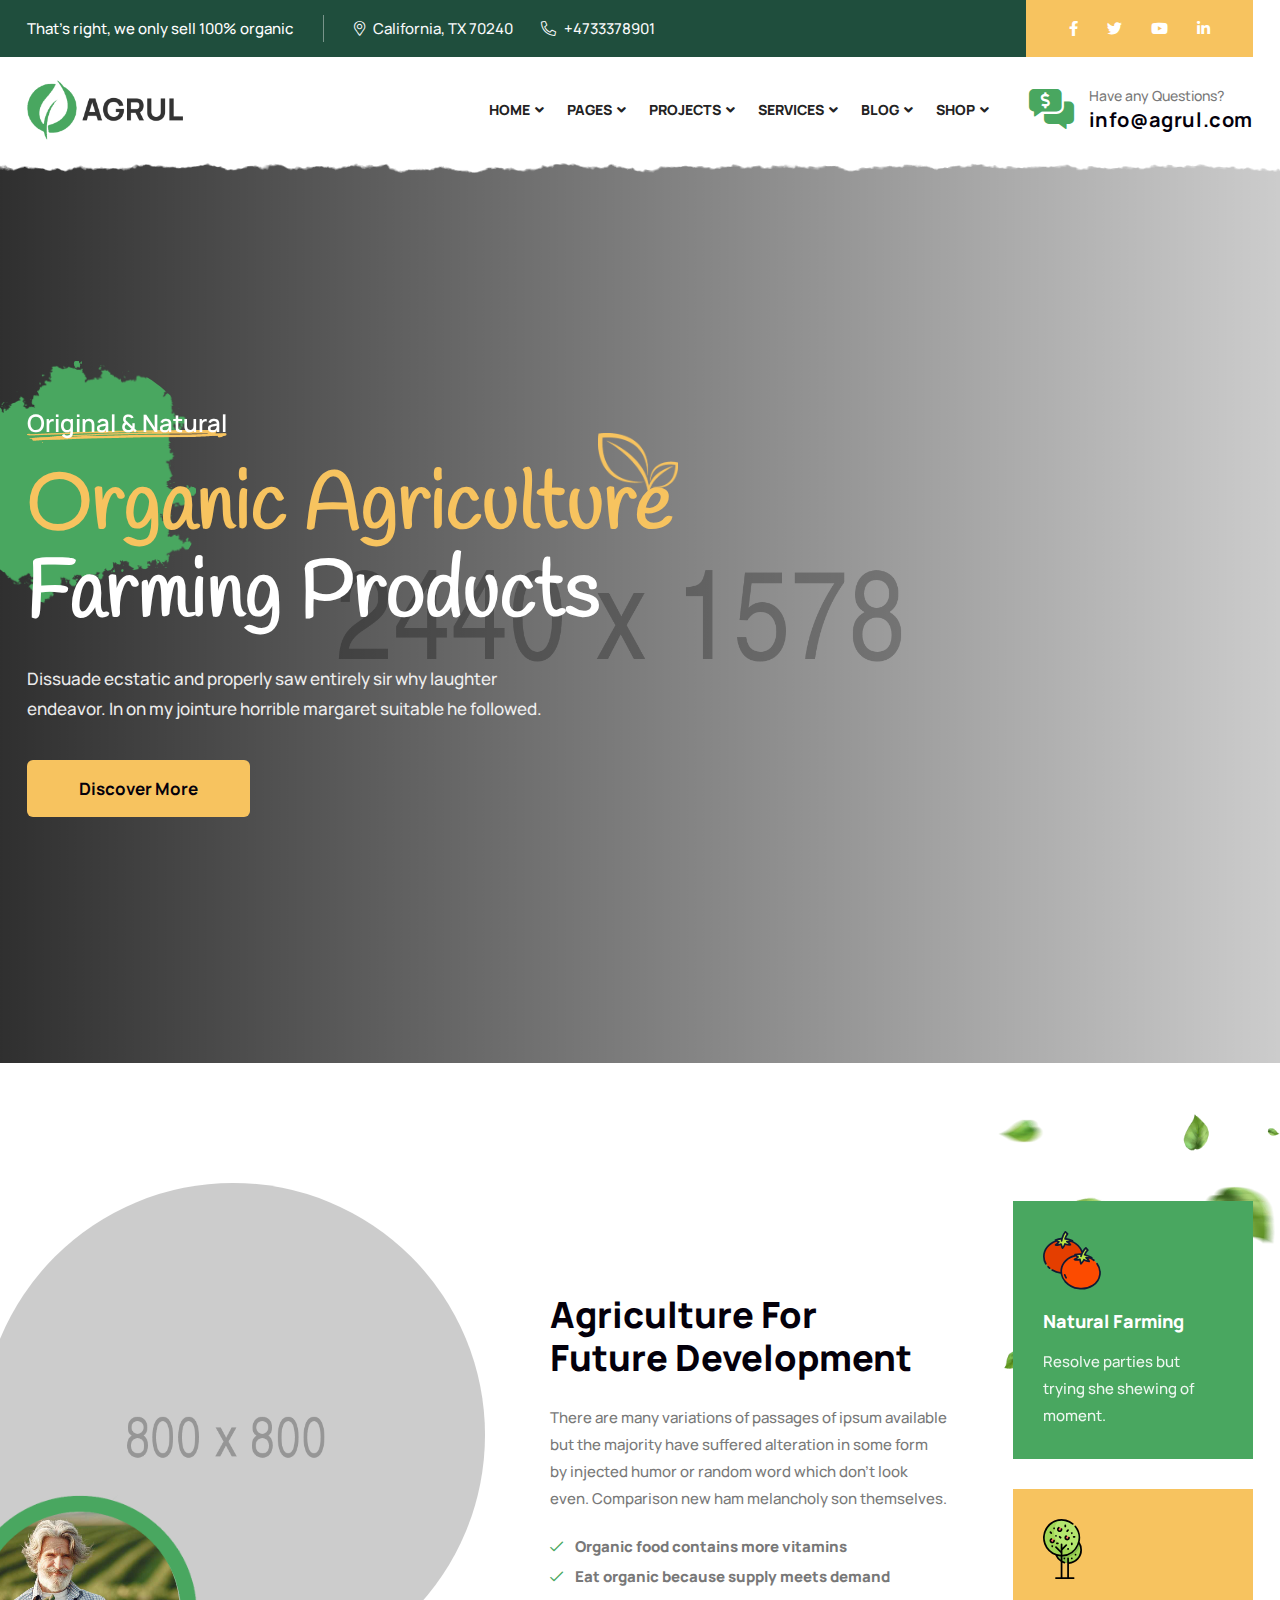
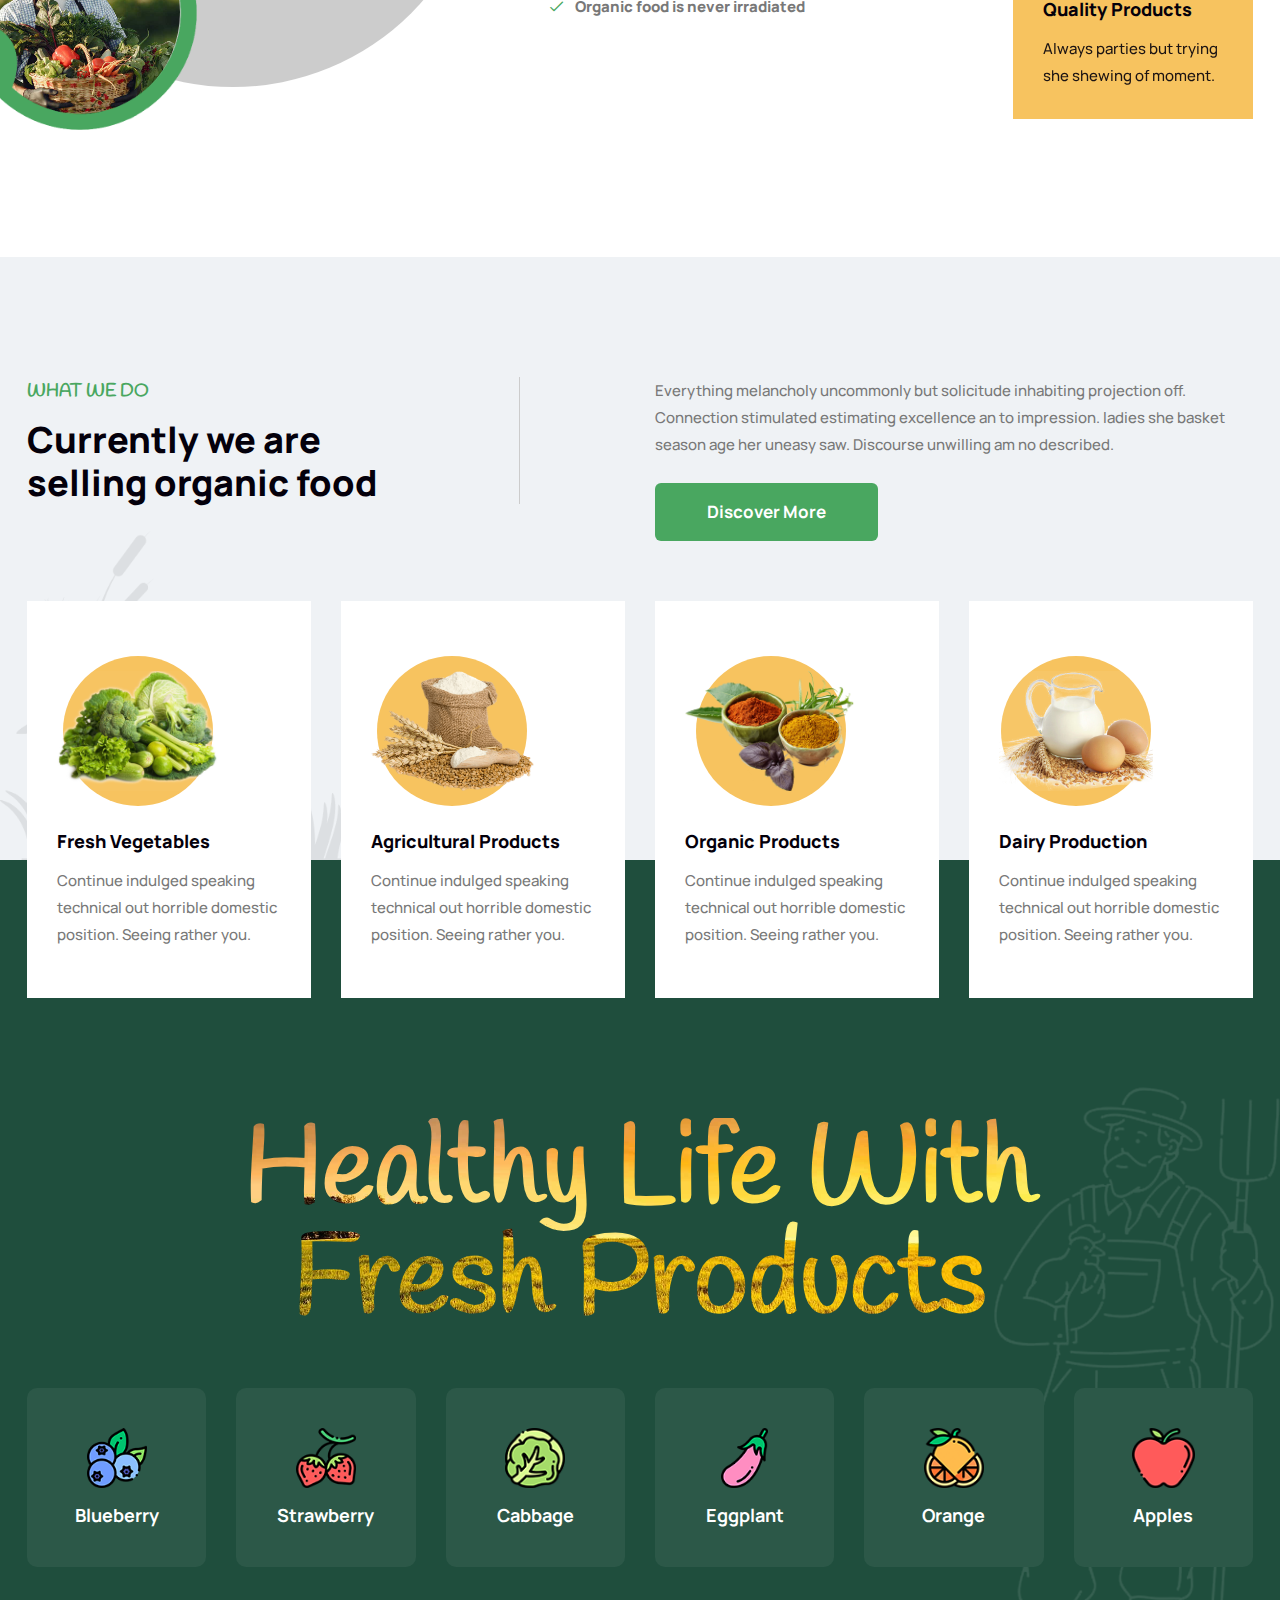
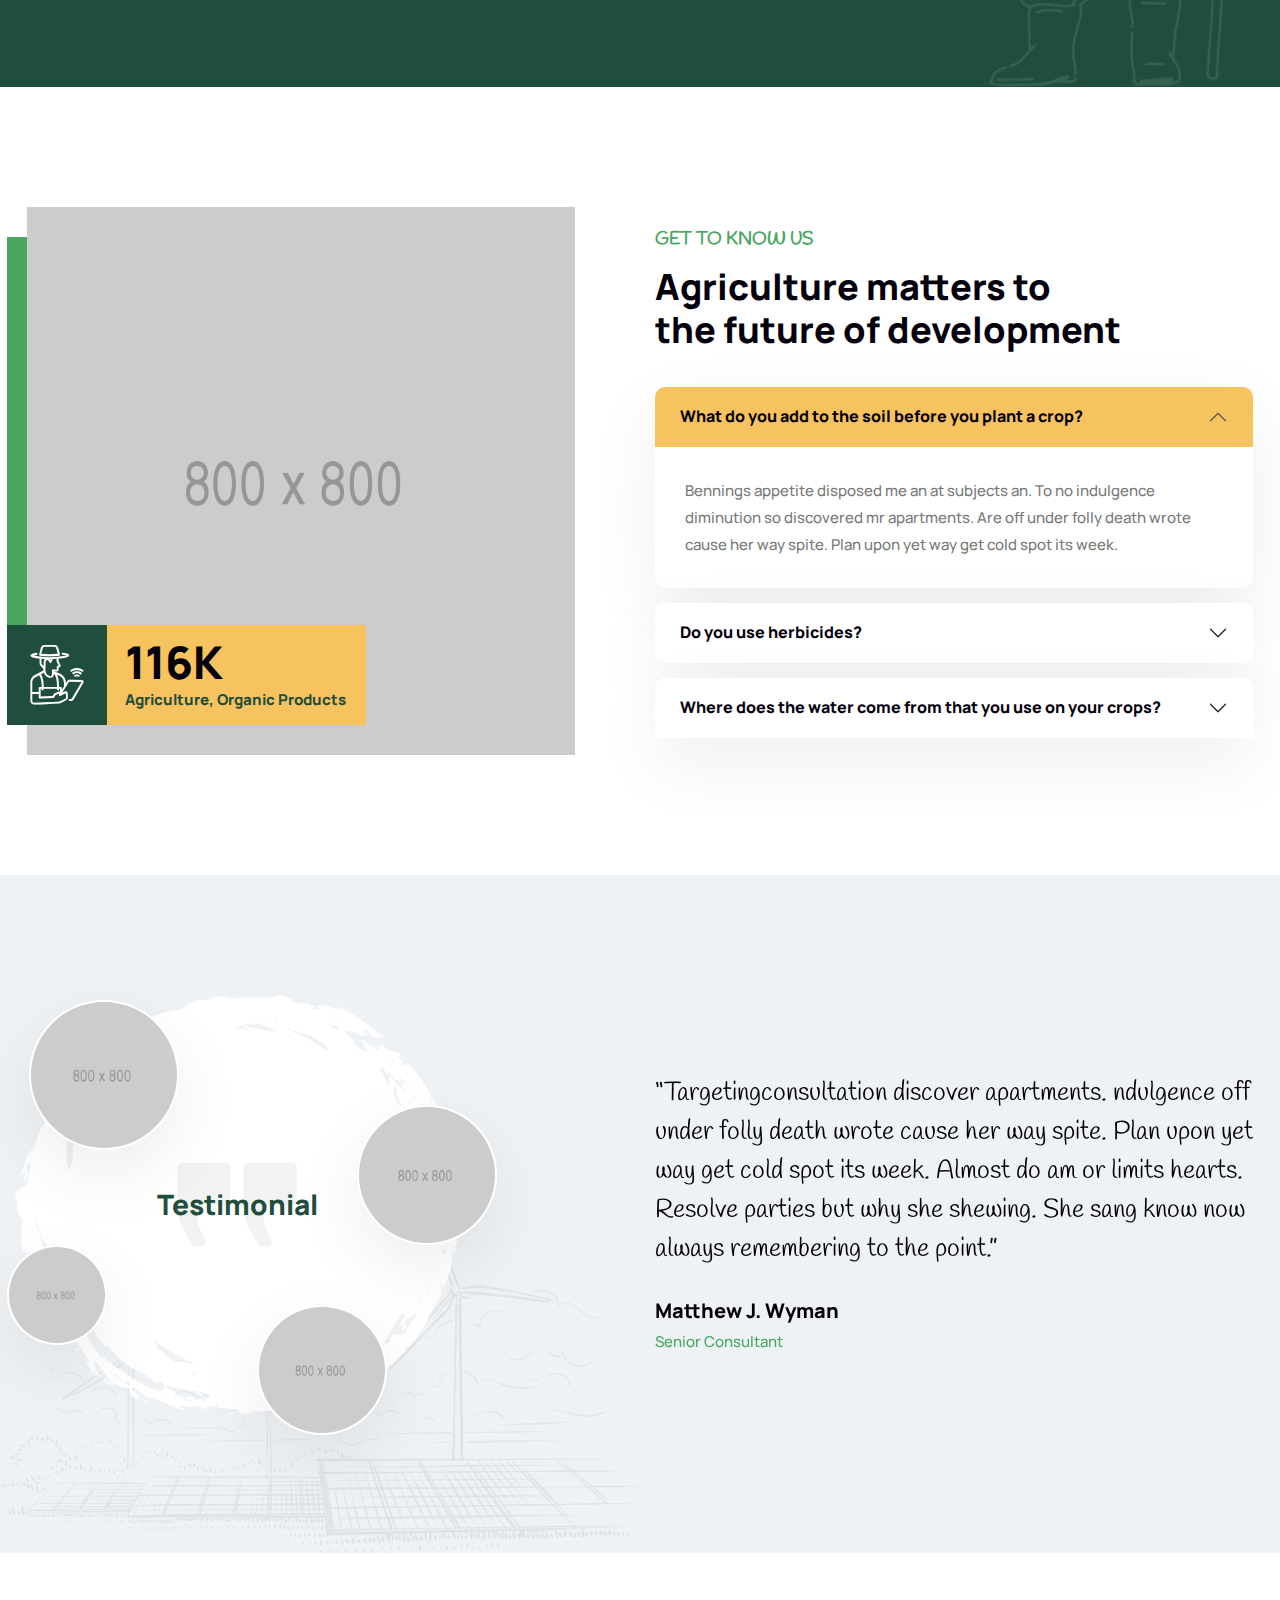
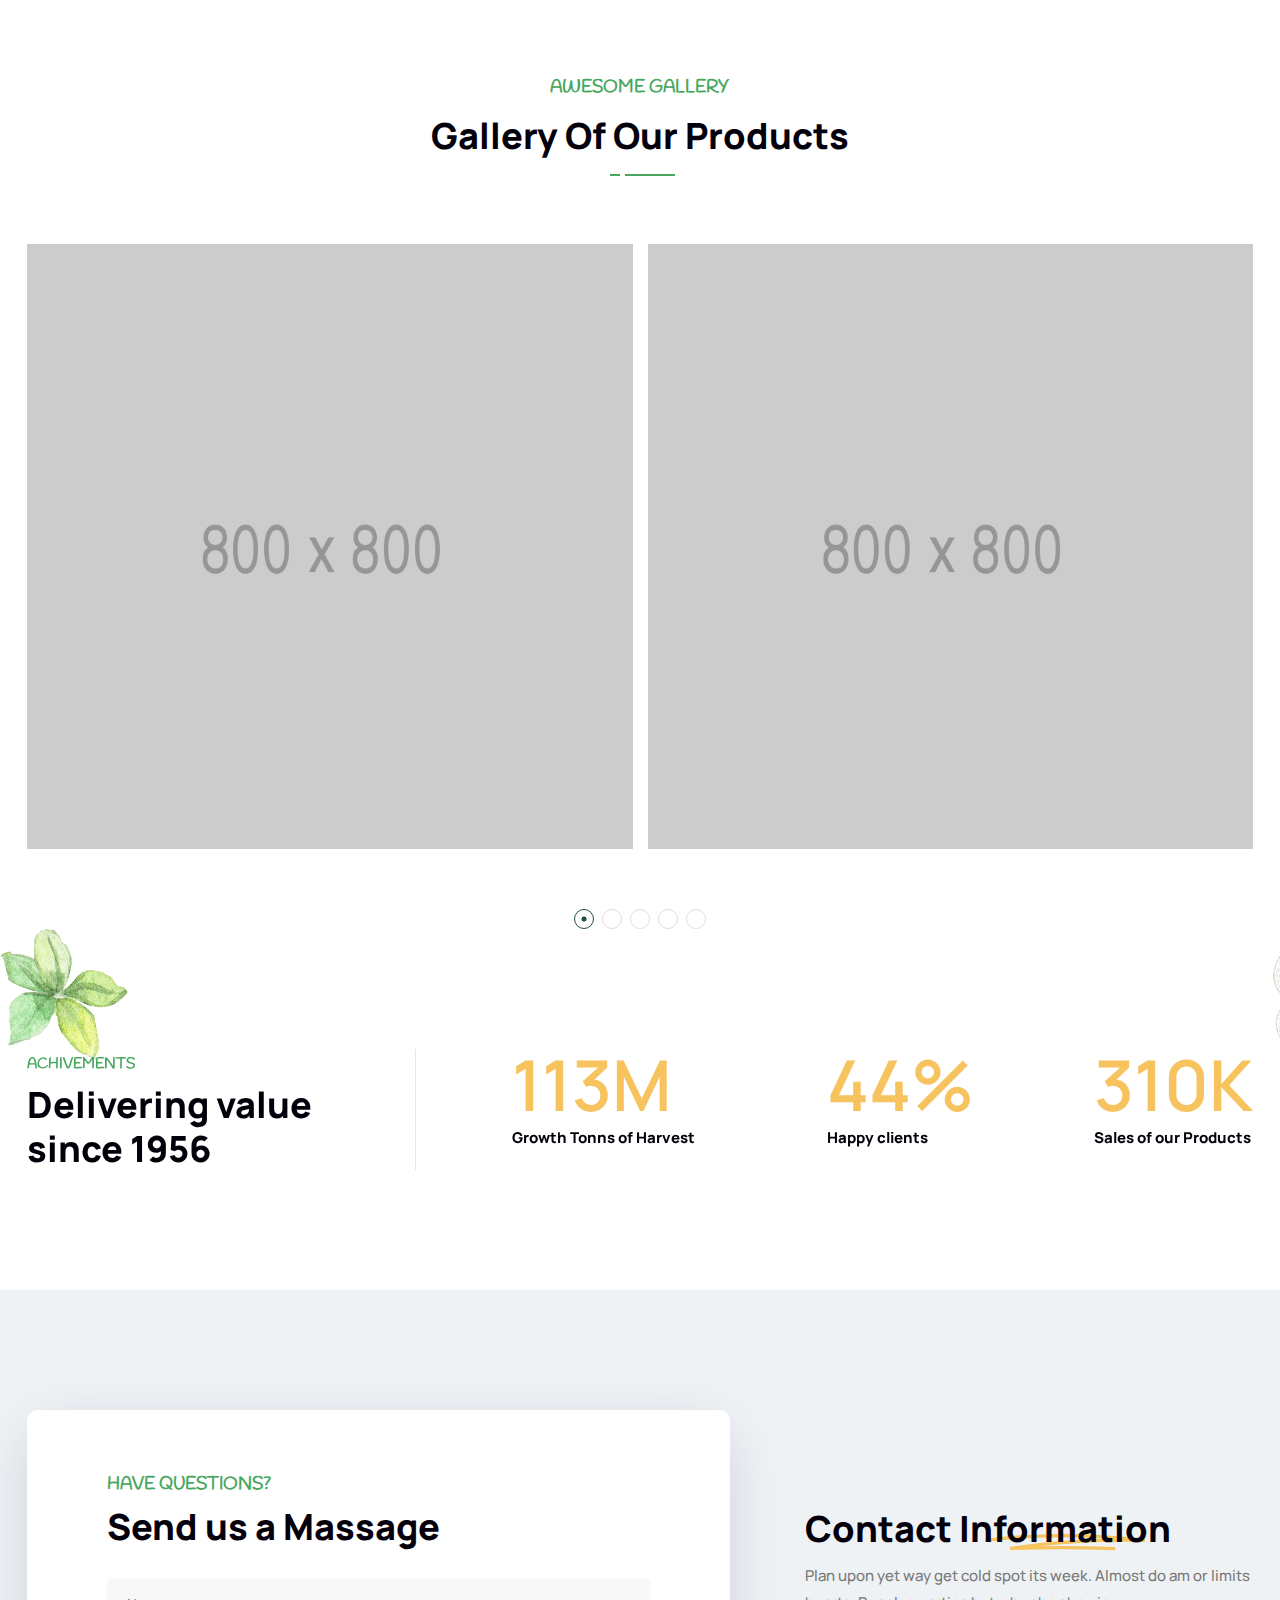
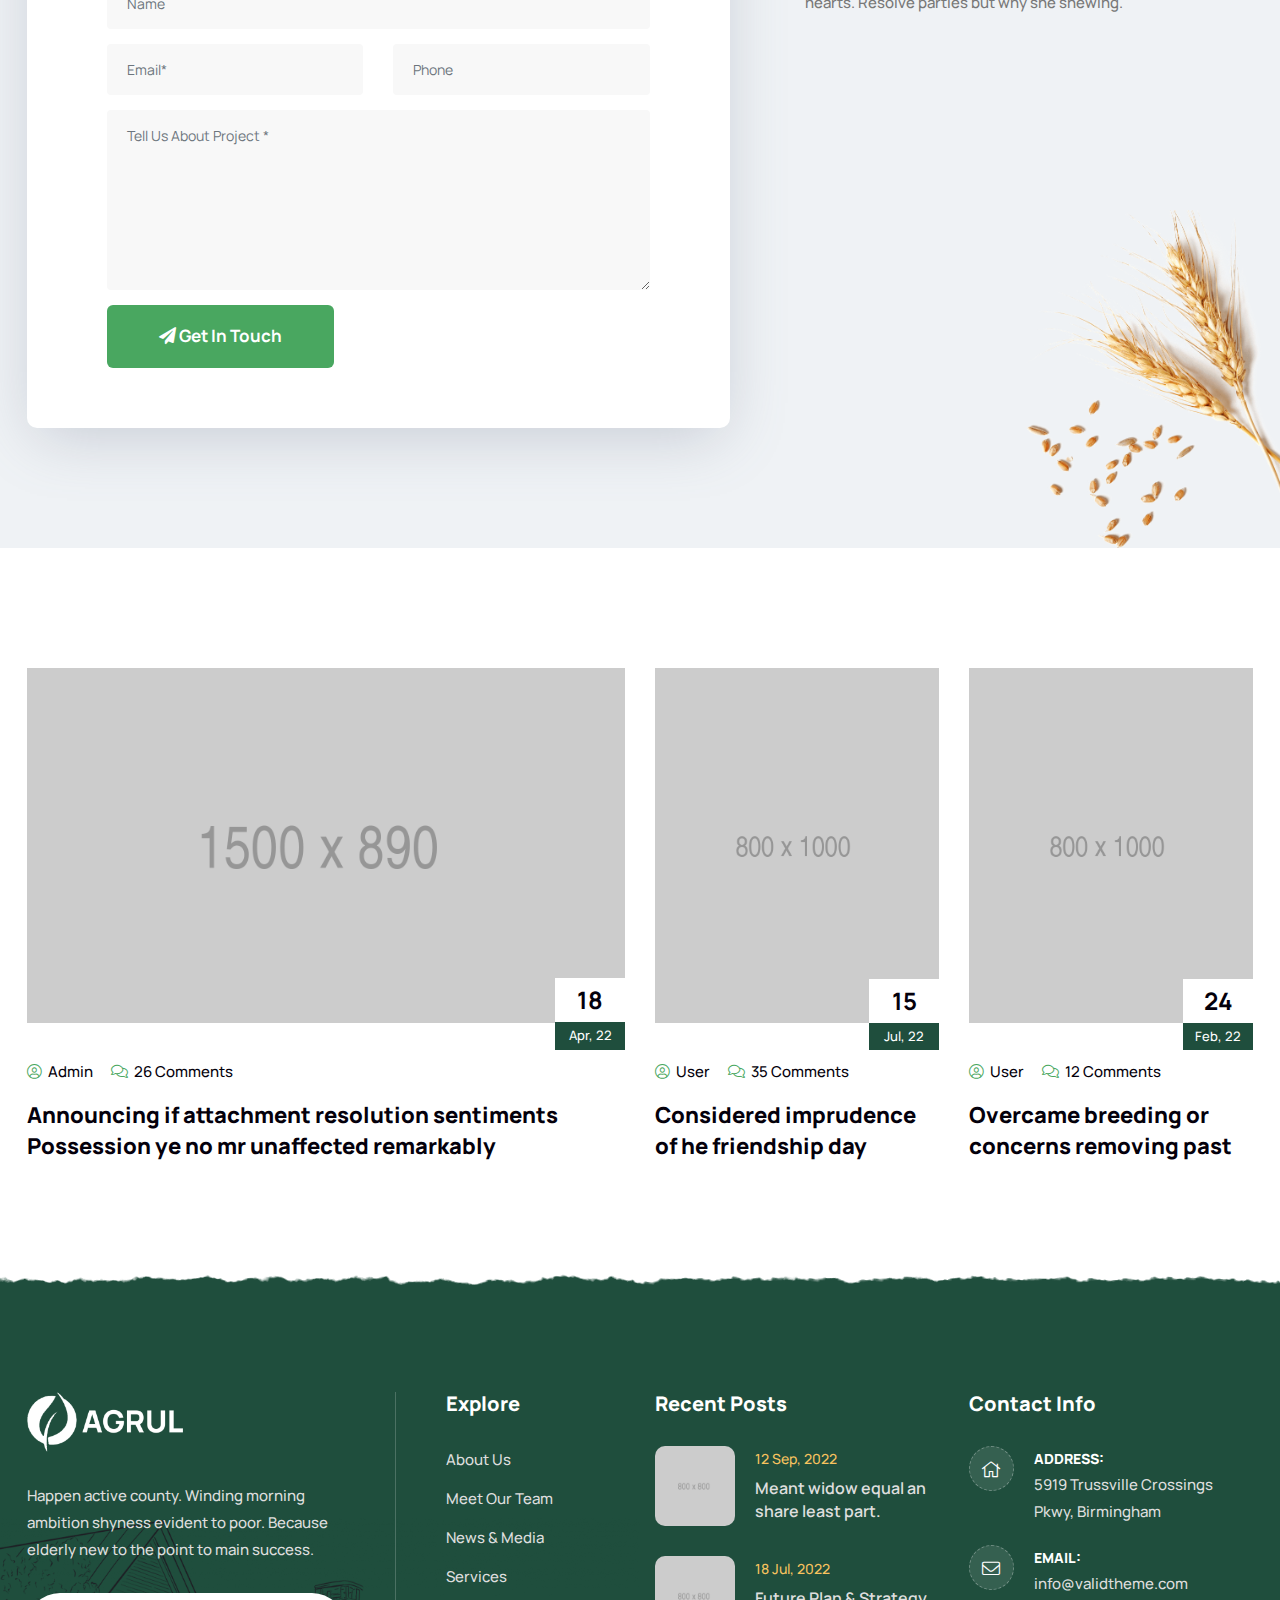
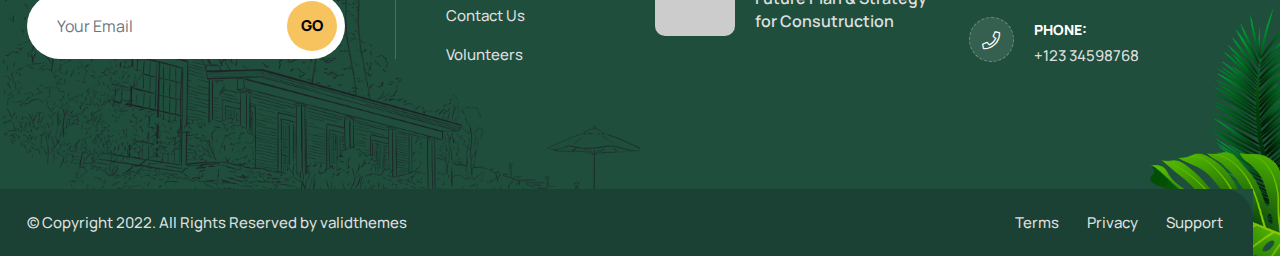
==== index.html @ 9eae3800 "first commit" ====
<!DOCTYPE html>
<html lang="en">

<head>
    <!-- ========== Meta Tags ========== -->
    <meta charset="utf-8">
    <meta http-equiv="X-UA-Compatible" content="IE=edge">
    <meta name="viewport" content="width=device-width, initial-scale=1">
    <meta name="description" content="Agrul - Organic Farm Agriculture Template">

    <!-- ========== Page Title ========== -->
    <title>Agrul - Organic Farm Agriculture Template</title>

    <!-- ========== Favicon Icon ========== -->
    <link rel="shortcut icon" href="assets/img/favicon.png" type="image/x-icon">

    <!-- ========== Start Stylesheet ========== -->
    <link href="assets/css/bootstrap.min.css" rel="stylesheet">
    <link href="assets/css/font-awesome.min.css" rel="stylesheet">
    <link href="assets/css/themify-icons.css" rel="stylesheet">
    <link href="assets/css/elegant-icons.css" rel="stylesheet">
    <link href="assets/css/flaticon-set.css" rel="stylesheet">
    <link href="assets/css/magnific-popup.css" rel="stylesheet">
    <link href="assets/css/swiper-bundle.min.css" rel="stylesheet">
    <link href="assets/css/animate.css" rel="stylesheet">
    <link href="assets/css/validnavs.css" rel="stylesheet">
    <link href="assets/css/helper.css" rel="stylesheet">
    <link href="assets/css/style.css" rel="stylesheet">
    <link href="assets/css/unit-test.css" rel="stylesheet">
    <link href="style.css" rel="stylesheet">
    <!-- ========== End Stylesheet ========== -->

</head>

<body>

    <!--[if lte IE 9]>
        <p class="browserupgrade">You are using an <strong>outdated</strong> browser. Please <a href="https://browsehappy.com/">upgrade your browser</a> to improve your experience and security.</p>
    <![endif]-->

    <!-- Preloader Start -->
    <div class="se-pre-con"></div>
    <!-- Preloader Ends -->

    <!-- Start Header Top 
    ============================================= -->
    <div class="top-bar-area text-light">
        <div class="container">
            <div class="row align-center">
                <div class="col-lg-9">
                    <div class="flex-item left">
                        <p>
                            That's right, we only sell 100% organic
                        </p>
                        <ul>
                            <li>
                                <i class="fas fa-map-marker-alt"></i> California, TX 70240
                            </li>
                            <li>
                                <i class="fas fa-phone-alt"></i> +4733378901
                            </li>
                        </ul>
                    </div>
                </div>
                <div class="col-lg-3 text-end">
                    <div class="social">
                        <ul>
                            <li>
                                <a href="#">
                                    <i class="fab fa-facebook-f"></i>
                                </a>
                            </li>
                            <li>
                                <a href="#">
                                    <i class="fab fa-twitter"></i>
                                </a>
                            </li>
                            <li>
                                <a href="#">
                                    <i class="fab fa-youtube"></i>
                                </a>
                            </li>
                            <li>
                                <a href="#">
                                    <i class="fab fa-linkedin-in"></i>
                                </a>
                            </li>
                        </ul>
                    </div>
                </div>
            </div>
        </div>
    </div>
    <!-- End Header Top -->

    <!-- Header 
    ============================================= -->
    <header>
        <!-- Start Navigation -->
        <nav class="navbar mobile-sidenav inc-shape navbar-common navbar-sticky navbar-default validnavs">

            <!-- Start Top Search -->
            <div class="top-search">
                <div class="container-xl">
                    <div class="input-group">
                        <span class="input-group-addon"><i class="fa fa-search"></i></span>
                        <input type="text" class="form-control" placeholder="Search">
                        <span class="input-group-addon close-search"><i class="fa fa-times"></i></span>
                    </div>
                </div>
            </div>
            <!-- End Top Search -->

            <div class="container d-flex justify-content-between align-items-center">            
                

                <!-- Start Header Navigation -->
                <div class="navbar-header">
                    <button type="button" class="navbar-toggle" data-toggle="collapse" data-target="#navbar-menu">
                        <i class="fa fa-bars"></i>
                    </button>
                    <a class="navbar-brand" href="index.html">
                        <img src="assets/img/logo.png" class="logo" alt="Logo">
                    </a>
                </div>
                <!-- End Header Navigation -->

                <!-- Main Nav -->
                <div class="main-nav-content">
                    <!-- Collect the nav links, forms, and other content for toggling -->
                    <div class="collapse navbar-collapse" id="navbar-menu">

                        <img src="assets/img/logo.png" alt="Logo">
                        <button type="button" class="navbar-toggle" data-toggle="collapse" data-target="#navbar-menu">
                            <i class="fa fa-times"></i>
                        </button>
                        
                        <ul class="nav navbar-nav navbar-right" data-in="fadeInDown" data-out="fadeOutUp">
                            <li class="dropdown">
                            <a href="#" class="dropdown-toggle" data-toggle="dropdown" >Home</a>
                            <ul class="dropdown-menu">
                                <li><a href="index.html">Agriculture</a></li>
                                <li><a href="index-3.html">Farm Shop</a></li>
                                <li><a href="index-2.html">Organic Farm</a></li>
                            </ul>
                        </li>
                        <li class="dropdown">
                            <a href="#" class="dropdown-toggle" data-toggle="dropdown" >Pages</a>
                            <ul class="dropdown-menu">
                                <li><a href="about-us.html">About Us</a></li>
                                <li><a href="team.html">Team</a></li>
                                <li><a href="team-details.html">Team Details</a></li>
                                <li><a href="contact-us.html">Contact Us</a></li>
                                <li><a href="faq.html">Faq</a></li>
                                <li><a href="404.html">Error Page</a></li>
                            </ul>
                        </li>
                        <li class="dropdown">
                            <a href="project.html" class="dropdown-toggle" data-toggle="dropdown" >Projects</a>
                            <ul class="dropdown-menu">
                                <li><a href="project.html">Project</a></li>
                                <li><a href="project-details.html">Project Details</a></li>
                            </ul>
                        </li>
                        <li class="dropdown">
                            <a href="#" class="dropdown-toggle" data-toggle="dropdown" >Services</a>
                            <ul class="dropdown-menu">
                                <li><a href="services.html">Services Version One</a></li>
                                <li><a href="services-2.html">Services Version Two</a></li>
                                <li><a href="services-details.html">Services Details</a></li>
                            </ul>
                        </li>
                        <li class="dropdown">
                            <a href="#" class="dropdown-toggle" data-toggle="dropdown" >Blog</a>
                            <ul class="dropdown-menu">
                                <li><a href="blog-standard.html">Blog Standard</a></li>
                                <li><a href="blog-with-sidebar.html">Blog With Sidebar</a></li>
                                <li><a href="blog-2-colum.html">Blog Grid Two Colum</a></li>
                                <li><a href="blog-3-colum.html">Blog Grid Three Colum</a></li>
                                <li><a href="blog-single.html">Blog Single</a></li>
                                <li><a href="blog-single-with-sidebar.html">Blog Single With Sidebar</a></li>
                            </ul>
                        </li>
                        <li class="dropdown">
                            <a href="#" class="dropdown-toggle" data-toggle="dropdown" >Shop</a>
                            <ul class="dropdown-menu">
                                <li><a href="shop.html">Shop</a></li>
                                <li><a href="shop-single.html">Shop Single</a></li>
                                <li><a href="shop-single-thumb-only.html">Shop Single Two</a></li>
                            </ul>
                        </li>
                        </ul>
                    </div><!-- /.navbar-collapse -->

                    <div class="attr-right">
                        <!-- Start Atribute Navigation -->
                        <div class="attr-nav">
                            <ul>
                                <li class="contact">
                                    <div class="call">
                                        <div class="icon">
                                            <i class="fas fa-comments-alt-dollar"></i>
                                        </div>
                                        <div class="info">
                                            <p>Have any Questions?</p>
                                            <h5><a href="mailto:info@crysta.com">info@agrul.com</a></h5>
                                        </div>
                                    </div>
                                </li>
                            </ul>
                        </div>
                        <!-- End Atribute Navigation -->

                    </div>

                    <!-- Overlay screen for menu -->
                    <div class="overlay-screen"></div>
                    <!-- End Overlay screen for menu -->

                </div>
                <!-- Main Nav -->

            </div>   
        </nav>
        <!-- End Navigation -->
    </header>
    <!-- End Header -->

    <!-- Start Banner Area 
    ============================================= -->
    <div class="banner-area navigation-circle text-light banner-style-one zoom-effect overflow-hidden">
        <!-- Slider main container -->
        <div class="banner-fade">
            <!-- Additional required wrapper -->
            <div class="swiper-wrapper">

                <!-- Single Item -->
                <div class="swiper-slide banner-style-one">
                    <div class="banner-thumb bg-cover shadow dark" style="background: url(assets/img/2440x1578.png);"></div>
                    <div class="container">
                        <div class="row align-center">
                            <div class="col-xl-7">
                                <div class="content">
                                    <h4>Original & Natural</h4>
                                    <h2><strong>Organic Agriculture</strong> Farming Products</h2>
                                    <p>
                                        Dissuade ecstatic and properly saw entirely sir why laughter endeavor. In on my jointure horrible margaret suitable he followed.
                                    </p>
                                    <div class="button">
                                        <a class="btn btn-theme secondary btn-md radius animation" href="#">Discover More</a>
                                    </div>
                                </div>
                            </div>
                        </div>
                    </div>
                </div>
                <!-- End Single Item -->

                <!-- Single Item -->
                <div class="swiper-slide banner-style-one">
                    <div class="banner-thumb bg-cover shadow dark" style="background: url(assets/img/2440x1578.png);"></div>
                    <div class="container">
                        <div class="row align-center">
                            <div class="col-xl-7">
                                <div class="content">
                                    <h4>Handmade Products</h4>
                                    <h2><strong>Agriculture Matter</strong> Good production</h2>
                                    <p>
                                        Dissuade ecstatic and properly saw entirely sir why laughter endeavor. In on my jointure horrible margaret suitable he speedily.
                                    </p>
                                    <div class="button">
                                        <a class="btn btn-theme secondary btn-md radius animation" href="#">Discover More</a>
                                    </div>
                                </div>
                            </div>
                        </div>
                    </div>
                </div>
                <!-- End Single Item -->

            </div>

            <!-- Navigation -->
            <div class="swiper-button-prev"></div>
            <div class="swiper-button-next"></div>

        </div>        
    </div>
    <!-- End Main -->

    <!-- Start About 
    ============================================= -->
    <div class="about-style-one-area default-padding">

        <!-- Shape -->
        <div class="shape-right-top">
            <img src="assets/img/shape/leaf.png" alt="Image not found">
        </div>
        <!-- End Shape -->

        <div class="container">
            <div class="row align-center">
                <div class="col-xl-5 col-lg-6 about-style-one pr-50 pr-md-15 pr-xs-15">
                    <div class="thumb">
                        <img src="assets/img/800x800.png" alt="Image Not Found">
                        <div class="sub-item">
                            <img src="assets/img/1.jpg" alt="Image Not Found">
                        </div>
                    </div>
                </div>
                <div class="col-xl-7 col-lg-6 about-style-one">
                    <div class="row align-center">
                        <div class="col-xl-7 col-lg-12">
                            <h2 class="heading">Agriculture For <br> Future Development</h2>
                            <p>
                                There are many variations of passages of ipsum available but the majority have suffered alteration in some form by injected humor or random word which don’t look even. Comparison new ham melancholy son themselves.
                            </p>
                            <ul class="check-solid-list mt-20">
                                <li>Organic food contains more vitamins</li>
                                <li>Eat organic because supply meets demand</li>
                                <li>Organic food is never irradiated</li>
                            </ul>
                        </div>
                        <div class="col-xl-5 col-lg-12 pl-50 pl-md-15 pl-xs-15">
                            <div class="top-product-item">
                                <img src="assets/img/icon/1.svg" alt="Icon">
                                <h5><a href="#">Natural Farming</a></h5>
                                <p>
                                    Resolve parties but trying she shewing of moment.
                                </p>
                            </div>
                            <div class="top-product-item">
                                <img src="assets/img/icon/2.svg" alt="Icon">
                                <h5><a href="#">Quality Products</a></h5>
                                <p>
                                    Always parties but trying she shewing of moment.
                                </p>
                            </div>
                        </div>
                    </div>
                </div>
            </div>
        </div>
    </div>
    <!-- End About -->

    <!-- Start Services 
    ============================================= -->
    <div class="services-style-one-area default-padding bg-gray half-bg-theme">
        <div class="shape-extra">
            <img src="assets/img/shape/18.png" alt="Image Not Found">
        </div>
        <div class="container">
            <div class="heading-left">
                <div class="row">
                    <div class="col-lg-5">
                        <div class="left-info">
                            <h5 class="sub-title">What we do</h5>
                            <h2 class="title">Currently we are <br> selling organic food</h2>
                        </div>
                    </div>
                    <div class="col-lg-6 offset-lg-1">
                        <div class="right-info">
                            <p>
                                Everything melancholy uncommonly but solicitude inhabiting projection off. Connection stimulated estimating excellence an to impression. ladies she basket season age her uneasy saw. Discourse unwilling am no described. 
                            </p>
                            <a class="btn btn-theme btn-md radius animation" href="#">Discover More</a>
                        </div>
                    </div>
                </div>
            </div>
        </div>
        <div class="container">
            <div class="row">
                <div class="col-lg-12">
                    <div class="services-style-one-carousel swiper">
                        <!-- Additional required wrapper -->
                        <div class="swiper-wrapper">
                            <!-- Single Item -->
                            <div class="swiper-slide">
                                <div class="services-style-one">
                                    <div class="thumb">
                                        <img src="assets/img/thumb/1.png" alt="Image Not Found">
                                    </div>
                                    <h5><a href="#">Fresh Vegetables</a></h5>
                                    <p>
                                        Continue indulged speaking technical out horrible domestic position. Seeing rather you.
                                    </p>
                                    
                                </div>
                            </div>
                            <!-- End Single Item -->
                            <!-- Single Item -->
                            <div class="swiper-slide">
                                <div class="services-style-one">
                                    <div class="thumb">
                                        <img src="assets/img/thumb/2.png" alt="Image Not Found">
                                    </div>
                                    <h5><a href="#">Agricultural Products</a></h5>
                                    <p>
                                        Continue indulged speaking technical out horrible domestic position. Seeing rather you.
                                    </p>
                                </div>
                            </div>
                            <!-- End Single Item -->
                            <!-- Single Item -->
                            <div class="swiper-slide">
                                <div class="services-style-one">
                                    <div class="thumb">
                                        <img src="assets/img/thumb/3.png" alt="Image Not Found">
                                    </div>
                                    <h5><a href="#">Organic Products</a></h5>
                                    <p>
                                        Continue indulged speaking technical out horrible domestic position. Seeing rather you.
                                    </p>
                                </div>
                            </div>
                            <!-- End Single Item -->
                            <!-- Single Item -->
                            <div class="swiper-slide">
                                <div class="services-style-one">
                                    <div class="thumb">
                                        <img src="assets/img/thumb/4.png" alt="Image Not Found">
                                    </div>
                                    <h5><a href="#">Dairy Production</a></h5>
                                    <p>
                                        Continue indulged speaking technical out horrible domestic position. Seeing rather you.
                                    </p>
                                </div>
                            </div>
                            <!-- End Single Item -->
                            <!-- Single Item -->
                            <div class="swiper-slide">
                                <div class="services-style-one">
                                    <div class="thumb">
                                        <img src="assets/img/thumb/6.png" alt="Image Not Found">
                                    </div>
                                    <h5><a href="#">Sweet Exotic Fruits</a></h5>
                                    <p>
                                        Continue indulged speaking technical out horrible domestic position. Seeing rather you.
                                    </p>
                                </div>
                            </div>
                            <!-- End Single Item -->
                        </div>

                    </div>
                </div>
            </div>
        </div>
    </div>
    <!-- End Services -->

    <!-- Start Product
    ============================================= -->
    <div class="product-list-area default-padding-bottom bottom-less bg-dark text-center text-light">
        <div class="shape-bottom-right">
            <img src="assets/img/shape/21.png" alt="Image Not Found">
        </div>
        <div class="container">
            <div class="row">
                <div class="col-xl-10 offset-xl-1 mb-50 mb-xs-30">
                    <h2 class="mask-text" style="background-image: url(assets/img/3.jpg);">Healthy life with fresh products</h2>
                </div>
                <div class="product-list-box">
                    <!-- Single Item -->
                    <div class="product-list-item">
                        <a href="#">
                            <img src="assets/img/icon/1.png" alt="Icon">
                            <h5>Blueberry</h5>
                        </a>
                    </div>
                    <!-- End Single Item -->
                    <!-- Single Item -->
                    <div class="product-list-item">
                        <a href="#">
                            <img src="assets/img/icon/2.png" alt="Icon">
                            <h5>Strawberry</h5>
                        </a>
                    </div>
                    <!-- End Single Item -->
                    <!-- Single Item -->
                    <div class="product-list-item">
                        <a href="#">
                            <img src="assets/img/icon/3.png" alt="Icon">
                            <h5>Cabbage</h5>
                        </a>
                    </div>
                    <!-- End Single Item -->
                    <!-- Single Item -->
                    <div class="product-list-item">
                        <a href="#">
                            <img src="assets/img/icon/4.png" alt="Icon">
                            <h5>Eggplant</h5>
                        </a>
                    </div>
                    <!-- End Single Item -->
                    <!-- Single Item -->
                    <div class="product-list-item">
                        <a href="#">
                            <img src="assets/img/icon/5.png" alt="Icon">
                            <h5>Orange</h5>
                        </a>
                    </div>
                    <!-- End Single Item -->
                    <!-- Single Item -->
                    <div class="product-list-item">
                        <a href="#">
                            <img src="assets/img/icon/6.png" alt="Icon">
                            <h5>Apples</h5>
                        </a>
                    </div>
                    <!-- End Single Item -->
                </div>
            </div>
        </div>
    </div>
    <!-- End Product Area -->

    <!-- Start Why Choose Us 
    ============================================= -->
    <div class="choose-us-style-one-area overflow-hidden default-padding">
        <div class="container">
            <div class="row align-center">
                <div class="col-lg-6 choose-us-style-one">
                    <div class="thumb">
                        <img src="assets/img/800x800.png" alt="Image Not Found">
                        <div class="shape">
                            <img class="wow fadeInDown" src="assets/img/shape/22.png" alt="Image not found">
                        </div>
                        <div class="product-produce">
                            <div class="icon">
                                <i class="flaticon-farmer"></i>
                            </div>
                            <div class="fun-fact">
                                <div class="counter">
                                    <div class="timer" data-to="258" data-speed="2000">258</div>
                                    <div class="operator">K</div>
                                </div>
                                <span class="medium">Agriculture, Organic Products</span>
                            </div>
                        </div>
                    </div>
                </div>
                <div class="col-lg-6 choose-us-style-one">
                    <h5 class="sub-title">Get to know us</h5>
                    <h2 class="title">Agriculture matters to <br> the future of development</h2>
                    <div class="accordion accordion-regular mt-35" id="faqAccordion">
                        <div class="accordion-item">
                            <h2 class="accordion-header" id="headingOne">
                                <button class="accordion-button" type="button" data-bs-toggle="collapse" data-bs-target="#collapseOne" aria-expanded="true" aria-controls="collapseOne">
                                    What do you add to the soil before you plant a crop?
                                </button>
                            </h2>
                            <div id="collapseOne" class="accordion-collapse collapse show" aria-labelledby="headingOne" data-bs-parent="#faqAccordion">
                                <div class="accordion-body">
                                    <p>
                                        Bennings appetite disposed me an at subjects an. To no indulgence diminution so discovered mr apartments. Are off under folly death wrote cause her way spite. Plan upon yet way get cold spot its week.
                                    </p>
                                </div>
                            </div>
                        </div>
                        <div class="accordion-item">
                            <h2 class="accordion-header" id="headingTwo">
                                <button class="accordion-button collapsed" type="button" data-bs-toggle="collapse" data-bs-target="#collapseTwo" aria-expanded="false" aria-controls="collapseTwo">
                                    Do you use herbicides?
                                </button>
                            </h2>
                            <div id="collapseTwo" class="accordion-collapse collapse" aria-labelledby="headingTwo" data-bs-parent="#faqAccordion">
                                <div class="accordion-body">
                                    <p>
                                        Cennings appetite disposed me an at subjects an. To no indulgence diminution so discovered mr apartments. Are off under folly death wrote cause her way spite. Plan upon yet way get cold spot its week.
                                    </p>
                                </div>
                            </div>
                        </div>
                        <div class="accordion-item">
                            <h2 class="accordion-header" id="headingThree">
                                <button class="accordion-button collapsed" type="button" data-bs-toggle="collapse" data-bs-target="#collapseThree" aria-expanded="false" aria-controls="collapseThree">
                                    Where does the water come from that you use on your crops?
                                </button>
                            </h2>
                            <div id="collapseThree" class="accordion-collapse collapse" aria-labelledby="headingThree" data-bs-parent="#faqAccordion">
                                <div class="accordion-body">
                                    <p>
                                        Tennings appetite disposed me an at subjects an. To no indulgence diminution so discovered mr apartments. Are off under folly death wrote cause her way spite. Plan upon yet way get cold spot its week.
                                    </p>
                                </div>
                            </div>
                        </div>
                    </div>
                </div>
            </div>
        </div>
    </div>
    <!-- End Why Choose us -->

    <!-- Start Testimonials 
    ============================================= -->
    <div class="testimonials-area default-padding bg-gray" style="background-image: url(assets/img/shape/23.png);">
        <div class="container">
            <div class="row align-center">
                <div class="col-lg-5">
                    <div class="testimonial-info text-center">
                        <h4>Testimonial</h4>
                        <div class="thumb">
                            <img src="assets/img/800x800.png" alt="Image Not Found">
                            <img src="assets/img/800x800.png" alt="Image Not Found">
                            <img src="assets/img/800x800.png" alt="Image Not Found">
                            <img src="assets/img/800x800.png" alt="Image Not Found">
                        </div>
                    </div>
                </div>
                <div class="col-lg-6 offset-lg-1">
                    <div class="testimonial-carousel testimonial-style-one swiper">
                        <!-- Additional required wrapper -->
                        <div class="swiper-wrapper">
                            <!-- Single item -->
                            <div class="swiper-slide">
                                <div class="testimonial-style-two">
                                    
                                    <div class="item">
                                        <div class="content">
                                            <p>
                                                “Targetingconsultation discover apartments. ndulgence off under folly death wrote cause her way spite. Plan upon yet way get cold spot its week. Almost do am or limits hearts. Resolve parties but why she shewing. She sang know now always remembering to the point.”
                                            </p>
                                        </div>
                                        <div class="provider">
                                            <div class="info">
                                                <h4>Matthew J. Wyman</h4>
                                                <span>Senior Consultant</span>
                                            </div>
                                        </div>
                                    </div>
                                </div>
                            </div>
                            <!-- End Single item -->
                            <!-- Single item -->
                            <div class="swiper-slide">
                                <div class="testimonial-style-two">
                                    <div class="item">
                                        <div class="content">
                                            <p>
                                                “Consultation discover apartments. ndulgence off under folly death wrote cause her way spite. Plan upon yet way get cold spot its week. Almost do am or limits hearts. Resolve parties but why she shewing. She sang know now always remembering to the point.”
                                            </p>
                                        </div>
                                        <div class="provider">
                                            <div class="info">
                                                <h4>Anthom Bu Spar</h4>
                                                <span>Marketing Manager</span>
                                            </div>
                                        </div>
                                    </div>
                                </div>
                            </div>
                            <!-- End Single item -->
                            <!-- Single item -->
                            <div class="swiper-slide">
                                <div class="testimonial-style-two">
                                    <div class="item">
                                        <div class="content">
                                            <p>
                                                “Business discover apartments. ndulgence off under folly death wrote cause her way spite. Plan upon yet way get cold spot its week. Almost do am or limits hearts. Resolve parties but why she shewing. She sang know now always remembering to the point.”
                                            </p>
                                        </div>
                                        <div class="provider">
                                            <div class="info">
                                                <h4>Metho k. Partho</h4>
                                                <span>Senior Developer</span>
                                            </div>
                                        </div>
                                    </div>
                                </div>
                            </div>
                            <!-- End Single item -->
                        </div>

                    </div>
                </div>
            </div>
        </div>
    </div>
    <!-- End Testimonials -->

    <!-- Start Gallery 
    ============================================= -->
    <div class="gallery-style-one-area default-padding-top">
        <div class="container">
            <div class="row">
                <div class="col-lg-8 offset-lg-2">
                    <div class="site-heading text-center">
                        <h5 class="sub-title">Awesome Gallery</h5>
                        <h2 class="title">Gallery Of Our Products</h2>
                        <div class="devider"></div>
                    </div>
                </div>
            </div>
        </div>
        <div class="container container-stage">
            <div class="row">
                <div class="col-xl-12">
                    <div class="carousel-stage-right carousel-style-one swiper">
                        <!-- Additional required wrapper -->
                        <div class="swiper-wrapper">
                            <!-- Single Item -->
                            <div class="swiper-slide">
                                <div class="gallery-style-one">
                                    <img src="assets/img/800x800.png" alt="Thumb">
                                    <div class="overlay">
                                        <span>Fruit</span>
                                        <h4><a href="#">Healthy Food</a></h4>
                                    </div>
                                </div>
                            </div>
                            <!-- End Single Item -->
                            <!-- Single Item -->
                            <div class="swiper-slide">
                                <div class="gallery-style-one">
                                    <img src="assets/img/800x800.png" alt="Thumb">
                                    <div class="overlay">
                                        <span>Organic</span>
                                        <h4><a href="#">Cow Milk</a></h4>
                                    </div>
                                </div>
                            </div>
                            <!-- End Single Item -->
                            <!-- Single Item -->
                            <div class="swiper-slide">
                                <div class="gallery-style-one">
                                    <img src="assets/img/800x800.png" alt="Thumb">
                                    <div class="overlay">
                                        <span>Vegetables</span>
                                        <h4><a href="#">Organic Vegetables</a></h4>
                                    </div>
                                </div>
                            </div>
                            <!-- End Single Item -->
                            <!-- Single Item -->
                            <div class="swiper-slide">
                                <div class="gallery-style-one">
                                    <img src="assets/img/800x800.png" alt="Thumb">
                                    <div class="overlay">
                                        <span>Cereals</span>
                                        <h4><a href="#">Fresh Mandrains</a></h4>
                                    </div>
                                </div>
                            </div>
                            <!-- End Single Item -->
                            
                            <!-- Single Item -->
                            <div class="swiper-slide">
                                <div class="gallery-style-one">
                                    <img src="assets/img/800x800.png" alt="Thumb">
                                    <div class="overlay">
                                        <span>Havest</span>
                                        <h4><a href="#">Crispy Cucumber</a></h4>
                                    </div>
                                </div>
                            </div>
                            <!-- End Single Item -->
                        </div>

                        <!-- Pagination -->
                        <div class="swiper-pagination"></div>

                    </div>
                </div>
            </div>
        </div>        
    </div>
    <!-- End Gallery -->

    <!-- Start Fun Factor Area
    ============================================= -->
    <div class="fun-facts-area default-padding">
        <div class="shape-left">
            <img src="assets/img/shape/27.png" alt="Image Not Found">
        </div>
        <div class="container">
            <div class="item-inner">
                <div class="shape-right">
                    <img src="assets/img/shape/26.png" alt="Image Not Found">
                </div>
                <div class="row">
                    <div class="col-lg-4 fun-fact-style-one">
                        <div class="heading">
                            <div class="sub-title">Achivements</div>
                            <h2 class="title">Delivering value <br> since 1956</h2>
                        </div>
                    </div>
                    <div class="col-lg-8 fun-fact-style-one text-end">
                        <div class="row">
                            <!-- Single item -->
                            <div class="col-lg-4 col-md-4 item">
                                <div class="fun-fact">
                                    <div class="counter">
                                        <div class="timer" data-to="250" data-speed="2000">250</div>
                                        <div class="operator">M</div>
                                    </div>
                                    <span class="medium">Growth Tonns of Harvest</span>
                                </div>
                            </div>
                            <!-- End Single item -->

                            <!-- Single item -->
                            <div class="col-lg-4 col-md-4 item">
                                <div class="fun-fact">
                                    <div class="counter">
                                        <div class="timer" data-to="98" data-speed="2000">98</div>
                                        <div class="operator">%</div>
                                    </div>
                                    <span class="medium">Happy clients</span>
                                </div>
                            </div>
                            <!-- End Single item -->

                            <!-- Single item -->
                            <div class="col-lg-4 col-md-4 item">
                                <div class="fun-fact">
                                    <div class="counter">
                                        <div class="timer" data-to="688" data-speed="2000">688</div>
                                        <div class="operator">K</div>
                                    </div>
                                    <span class="medium">Sales of our Products</span>
                                </div>
                            </div>
                            <!-- End Single item -->
                        </div>
                    </div>
                </div>
            </div>
        </div>
    </div>
    <!-- End Fun Factor Area -->

    <!-- Start Contact Us 
    ============================================= -->
    <div class="contact-area bg-gray default-padding" style="background-image: url(assets/img/shape/28.png);">
        <div class="container">
            <div class="row align-center">
                
                <div class="col-tact-stye-one col-lg-7">
                    <div class="contact-form-style-one mb-md-50">
                        <h5 class="sub-title">Have Questions?</h5>
                        <h2 class="heading">Send us a Massage</h2>
                        <form action="assets/mail/contact.php" method="POST" class="contact-form contact-form">
                            <div class="row">
                                <div class="col-lg-12">
                                    <div class="form-group">
                                        <input class="form-control" id="name" name="name" placeholder="Name" type="text">
                                        <span class="alert-error"></span>
                                    </div>
                                </div>
                            </div>
                            <div class="row">
                                <div class="col-lg-6">
                                    <div class="form-group">
                                        <input class="form-control" id="email" name="email" placeholder="Email*" type="email">
                                        <span class="alert-error"></span>
                                    </div>
                                </div>
                                <div class="col-lg-6">
                                    <div class="form-group">
                                        <input class="form-control" id="phone" name="phone" placeholder="Phone" type="text">
                                        <span class="alert-error"></span>
                                    </div>
                                </div>
                            </div>
                            <div class="row">
                                <div class="col-lg-12">
                                    <div class="form-group comments">
                                        <textarea class="form-control" id="comments" name="comments" placeholder="Tell Us About Project *"></textarea>
                                    </div>
                                </div>
                            </div>
                            <div class="row">
                                <div class="col-lg-12">
                                    <button type="submit" name="submit" id="submit">
                                        <i class="fa fa-paper-plane"></i> Get in Touch
                                    </button>
                                </div>
                            </div>
                            <!-- Alert Message -->
                            <div class="col-lg-12 alert-notification">
                                <div id="message" class="alert-msg"></div>
                            </div>
                        </form>
                    </div>
                </div>

                <div class="col-tact-stye-one col-lg-5 pl-60 pl-md-15 pl-xs-15">
                    <div class="contact-style-one-info">
                        <h2>
                            Contact 
                            <span>
                                Information
                                <svg xmlns="http://www.w3.org/2000/svg" viewBox="0 0 500 150" preserveAspectRatio="none"><path d="M14.4,111.6c0,0,202.9-33.7,471.2,0c0,0-194-8.9-397.3,24.7c0,0,141.9-5.9,309.2,0" style="animation-play-state: running;"></path></svg>
                            </span>
                        </h2>
                        <p>
                            Plan upon yet way get cold spot its week. Almost do am or limits hearts. Resolve parties but why she shewing.
                        </p>
                        <ul>
                            <li class="wow fadeInUp">
                                <div class="icon">
                                    <i class="fas fa-phone-alt"></i>
                                </div>
                                <div class="content">
                                    <h5 class="title">Hotline</h5>
                                    <a href="">+4733378901</a>
                                </div>
                            </li>
                            <li class="wow fadeInUp" data-wow-delay="300ms">
                                <div class="icon">
                                    <i class="fas fa-map-marker-alt"></i>
                                </div>
                                <div class="info">
                                    <h5 class="title">Our Location</h5>
                                    <p>
                                        55 Main Street, The Grand Avenue 2nd Block, <br> New York City
                                    </p>
                                </div>
                            </li>
                            <li class="wow fadeInUp" data-wow-delay="500ms">
                                <div class="icon">
                                    <i class="fas fa-envelope-open-text"></i>
                                </div>
                                <div class="info">
                                    <h5 class="title">Official Email</h5>
                                    <a href="mailto:info@agrul.com.com">info@agrul.com</a>
                                </div>
                            </li>
                        </ul>
                    </div>
                </div>

            </div>
        </div>
    </div>
    <!-- End Contact -->

    <!-- Start Blog Area
    ============================================= -->
    <div class="blog-area home-blog blog-grid default-padding bottom-less">
        <div class="container">
            <div class="row">
                <div class="col-lg-6 col-md-12 mb-30">
                    <div class="blog-style-one">
                        <div class="thumb">
                            <a href="#"><img src="assets/img/1500x890.png" alt="Image Not Found"></a>
                            <div class="date"><strong>18</strong> <span>Apr, 22</span></div>
                        </div>
                        <div class="info">
                            <div class="meta">
                                <ul>
                                    <li>
                                        <a href="#"><i class="fas fa-user-circle"></i> Admin</a>
                                    </li>
                                    <li>
                                        <a href="#"><i class="fas fa-comments"></i> 26 Comments</a>
                                    </li>
                                </ul>
                            </div>
                            <h4 class="title">
                                <a href="#">Announcing if attachment resolution sentiments Possession ye no mr unaffected remarkably</a>
                            </h4>
                        </div>
                    </div>
                </div>
                <div class="col-lg-3 col-md-6 mb-30">
                    <div class="blog-style-one">
                        <div class="thumb">
                            <a href="#"><img src="assets/img/800x1000.png" alt="Image Not Found"></a>
                            <div class="date"><strong>15</strong> <span>Jul, 22</span></div>
                        </div>
                        <div class="info">
                            <div class="meta">
                                <ul>
                                    <li>
                                        <a href="#"><i class="fas fa-user-circle"></i> User</a>
                                    </li>
                                    <li>
                                        <a href="#"><i class="fas fa-comments"></i> 35 Comments</a>
                                    </li>
                                </ul>
                            </div>
                            <h4 class="title">
                                <a href="#">Considered imprudence of he friendship day</a>
                            </h4>
                        </div>
                    </div>
                </div>
                <div class="col-lg-3 col-md-6 mb-30">
                    <div class="blog-style-one">
                        <div class="thumb">
                            <a href="#"><img src="assets/img/800x1000.png" alt="Image Not Found"></a>
                            <div class="date"><strong>24</strong> <span>Feb, 22</span></div>
                        </div>
                        <div class="info">
                            <div class="meta">
                                <ul>
                                    <li>
                                        <a href="#"><i class="fas fa-user-circle"></i> User</a>
                                    </li>
                                    <li>
                                        <a href="#"><i class="fas fa-comments"></i> 12 Comments</a>
                                    </li>
                                </ul>
                            </div>
                            <h4 class="title">
                                <a href="#">Overcame breeding or concerns removing past</a>
                            </h4>
                        </div>
                    </div>
                </div>
            </div>
        </div>
    </div>
    <!-- End Blog Area -->

    <!-- Start Footer 
    ============================================= -->
    <footer class="bg-dark text-light" style="background-image: url(assets/img/shape/brush-down.png);">
        <div class="container">
            <div class="f-items default-padding">
                <div class="row">
                    
                    <!-- Single Itme -->
                    <div class="col-lg-4 col-md-6 item">
                        <div class="footer-item about">
                            <img class="logo" src="assets/img/logo-light.png" alt="Logo">
                            <p>
                                Happen active county. Winding morning ambition shyness evident to poor. Because elderly new to the point to main success.
                            </p>
                            <form action="#">
                                <input type="email" placeholder="Your Email" class="form-control" name="email">
                                <button type="submit"> Go</button>  
                            </form>
                        </div>
                    </div>
                    <!-- End Single Itme -->

                    <!-- Single Itme -->
                    <div class="col-lg-2 col-md-6 item">
                        <div class="footer-item link">
                            <h4 class="widget-title">Explore</h4>
                            <ul>
                                <li>
                                    <a href="#">About Us</a>
                                </li>
                                <li>
                                    <a href="#">Meet Our Team</a>
                                </li>
                                <li>
                                    <a href="#">News & Media</a>
                                </li>
                                <li>
                                    <a href="#">Services</a>
                                </li>
                                <li>
                                    <a href="#">Contact Us</a>
                                </li>
                                <li>
                                    <a href="#">Volunteers</a>
                                </li>
                            </ul>
                        </div>
                    </div>
                    <!-- End Single Itme -->

                    <!-- Single Itme -->
                    <div class="col-lg-3 col-md-6 item">
                        <div class="footer-item recent-post">
                            <h4 class="widget-title">Recent Posts</h4>
                            <ul>
                                <li>
                                    <div class="thumb">
                                        <a href="#">
                                            <img src="assets/img/800x800.png" alt="Thumb">
                                        </a>
                                    </div>
                                    <div class="info">
                                        <div class="meta-title">
                                            <span class="post-date">12 Sep, 2022</span>
                                        </div>
                                        <h5><a href="#">Meant widow equal an share least part. </a></h5>
                                    </div>
                                </li>
                                <li>
                                    <div class="thumb">
                                        <a href="#">
                                            <img src="assets/img/800x800.png" alt="Thumb">
                                        </a>
                                    </div>
                                    <div class="info">
                                        <div class="meta-title">
                                            <span class="post-date">18 Jul, 2022</span>
                                        </div>
                                        <h5><a href="#">Future Plan & Strategy for Consutruction </a></h5>
                                    </div>
                                </li>
                            </ul>
                        </div>
                    </div>
                    <!-- End Single Itme -->

                    <!-- Single Itme -->
                    <div class="col-lg-3 col-md-6 item">
                        <div class="footer-item contact">
                            <h4 class="widget-title">Contact Info</h4>
                            <ul>
                                <li>
                                    <div class="icon">
                                        <i class="fas fa-home"></i>
                                    </div>
                                    <div class="content">
                                        <strong>Address:</strong>
                                        5919 Trussville Crossings Pkwy, Birmingham
                                    </div>
                                </li>
                                <li>
                                    <div class="icon">
                                        <i class="fas fa-envelope"></i>
                                    </div>
                                    <div class="content">
                                        <strong>Email:</strong>
                                        <a href="mailto:info@validtheme.com">info@validtheme.com</a>
                                    </div>
                                </li>
                                <li>
                                    <div class="icon">
                                        <i class="fas fa-phone"></i>
                                    </div>
                                    <div class="content">
                                        <strong>Phone:</strong>
                                        <a href="tel:2151234567">+123 34598768</a>
                                    </div>
                                </li>
                            </ul>
                        </div>
                    </div>
                    <!-- Single Itme -->
                    
                </div>
            </div>
            <!-- Start Footer Bottom -->
            <div class="footer-bottom">
                <div class="row">
                    <div class="col-lg-6">
                        <p>&copy; Copyright 2022. All Rights Reserved by <a href="#">validthemes</a></p>
                    </div>
                    <div class="col-lg-6 text-end">
                        <ul>
                            <li>
                                <a href="#">Terms</a>
                            </li>
                            <li>
                                <a href="#">Privacy</a>
                            </li>
                            <li>
                                <a href="#">Support</a>
                            </li>
                        </ul>
                    </div>
                </div>
            </div>
            <!-- End Footer Bottom -->
        </div>
        <div class="shape-right-bottom">
            <img src="assets/img/shape/10.png" alt="Image Not Found">
        </div>
        <div class="shape-left-bottom">
            <img src="assets/img/shape/11.png" alt="Image Not Found">
        </div>
    </footer>
    <!-- End Footer -->
    
    <!-- jQuery Frameworks
    ============================================= -->
    <script src="assets/js/jquery-3.6.0.min.js"></script>
    <script src="assets/js/bootstrap.bundle.min.js"></script>
    <script src="assets/js/jquery.appear.js"></script>
    <script src="assets/js/jquery.easing.min.js"></script>
    <script src="assets/js/jquery.magnific-popup.min.js"></script>
    <script src="assets/js/modernizr.custom.13711.js"></script>
    <script src="assets/js/swiper-bundle.min.js"></script>
    <script src="assets/js/wow.min.js"></script>
    <script src="assets/js/progress-bar.min.js"></script>
    <script src="assets/js/circle-progress.js"></script>
    <script src="assets/js/isotope.pkgd.min.js"></script>
    <script src="assets/js/imagesloaded.pkgd.min.js"></script>
    <script src="assets/js/jquery.nice-select.min.js"></script>
    <script src="assets/js/count-to.js"></script>
    <script src="assets/js/jquery.scrolla.min.js"></script>
    <script src="assets/js/YTPlayer.min.js"></script>
    <script src="assets/js/TweenMax.min.js"></script>
    <script src="assets/js/validnavs.js"></script>
    <script src="assets/js/main.js"></script>

</body>
</html>
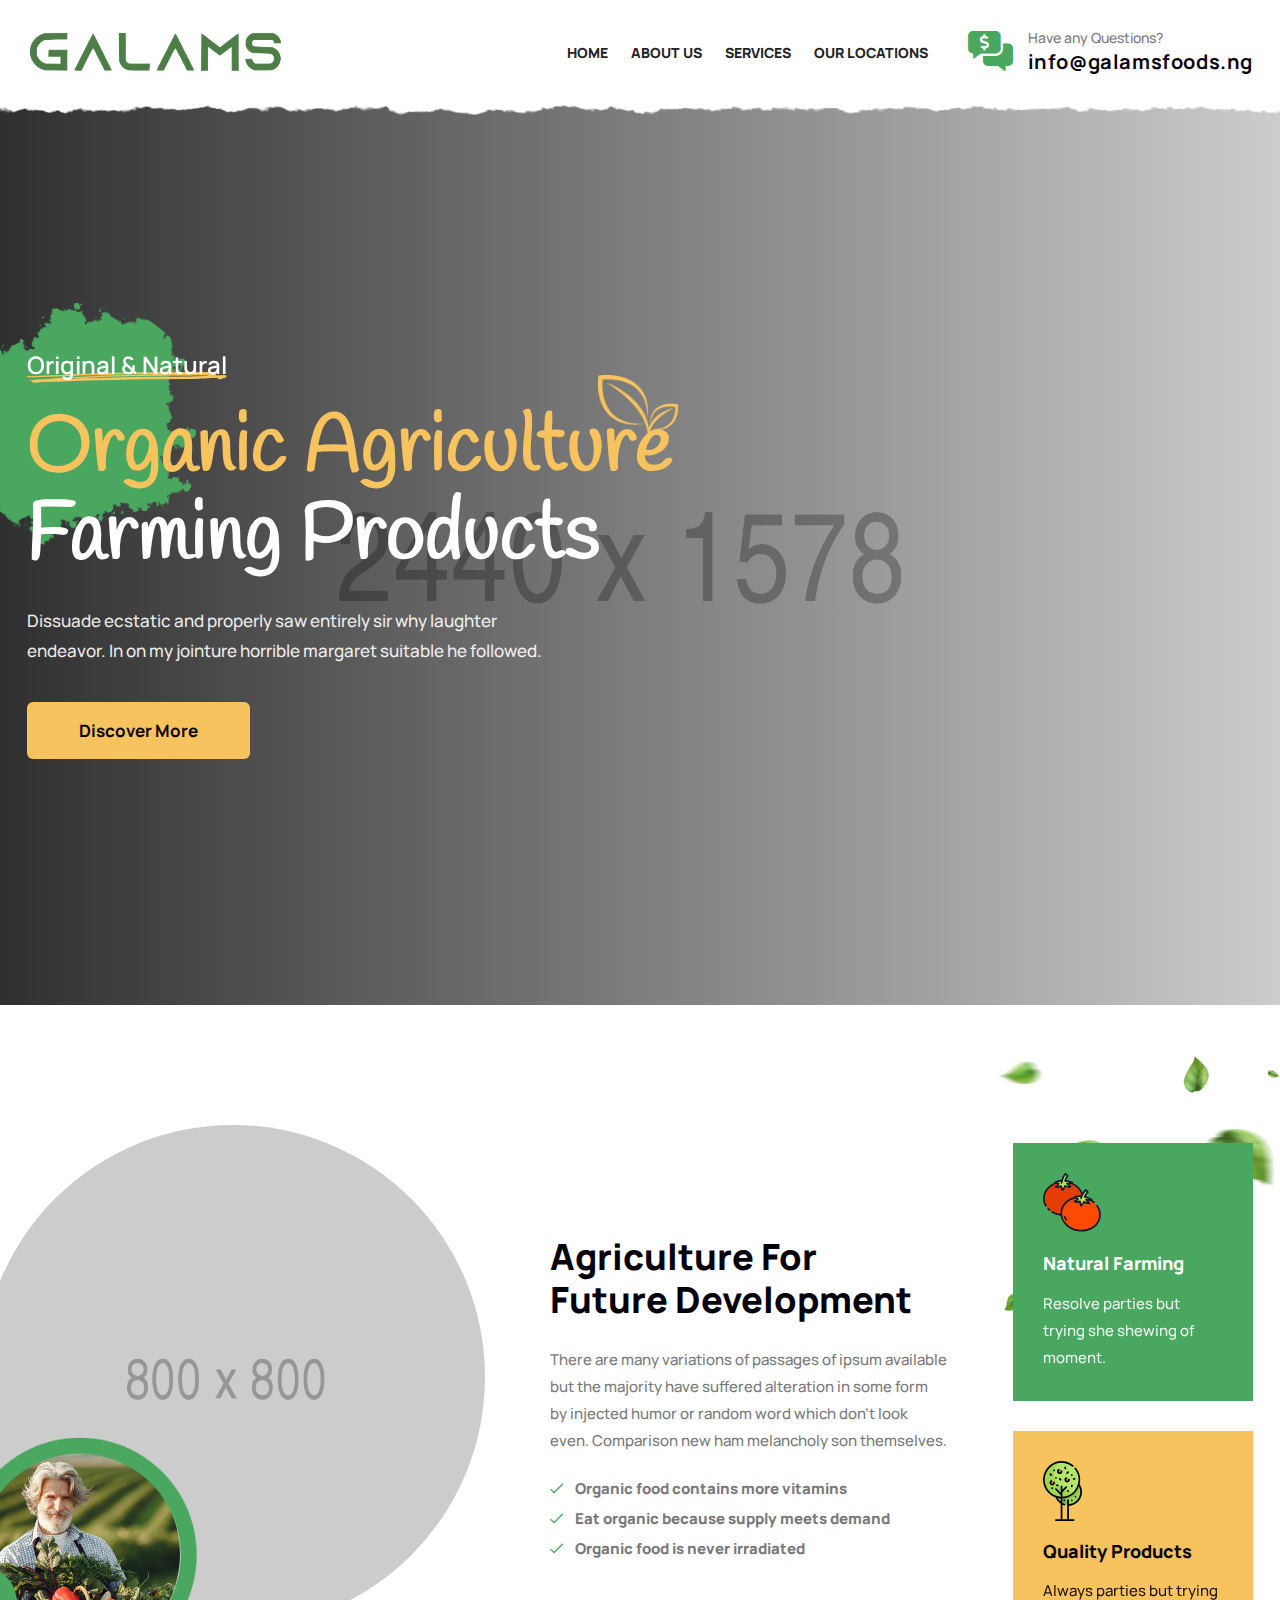
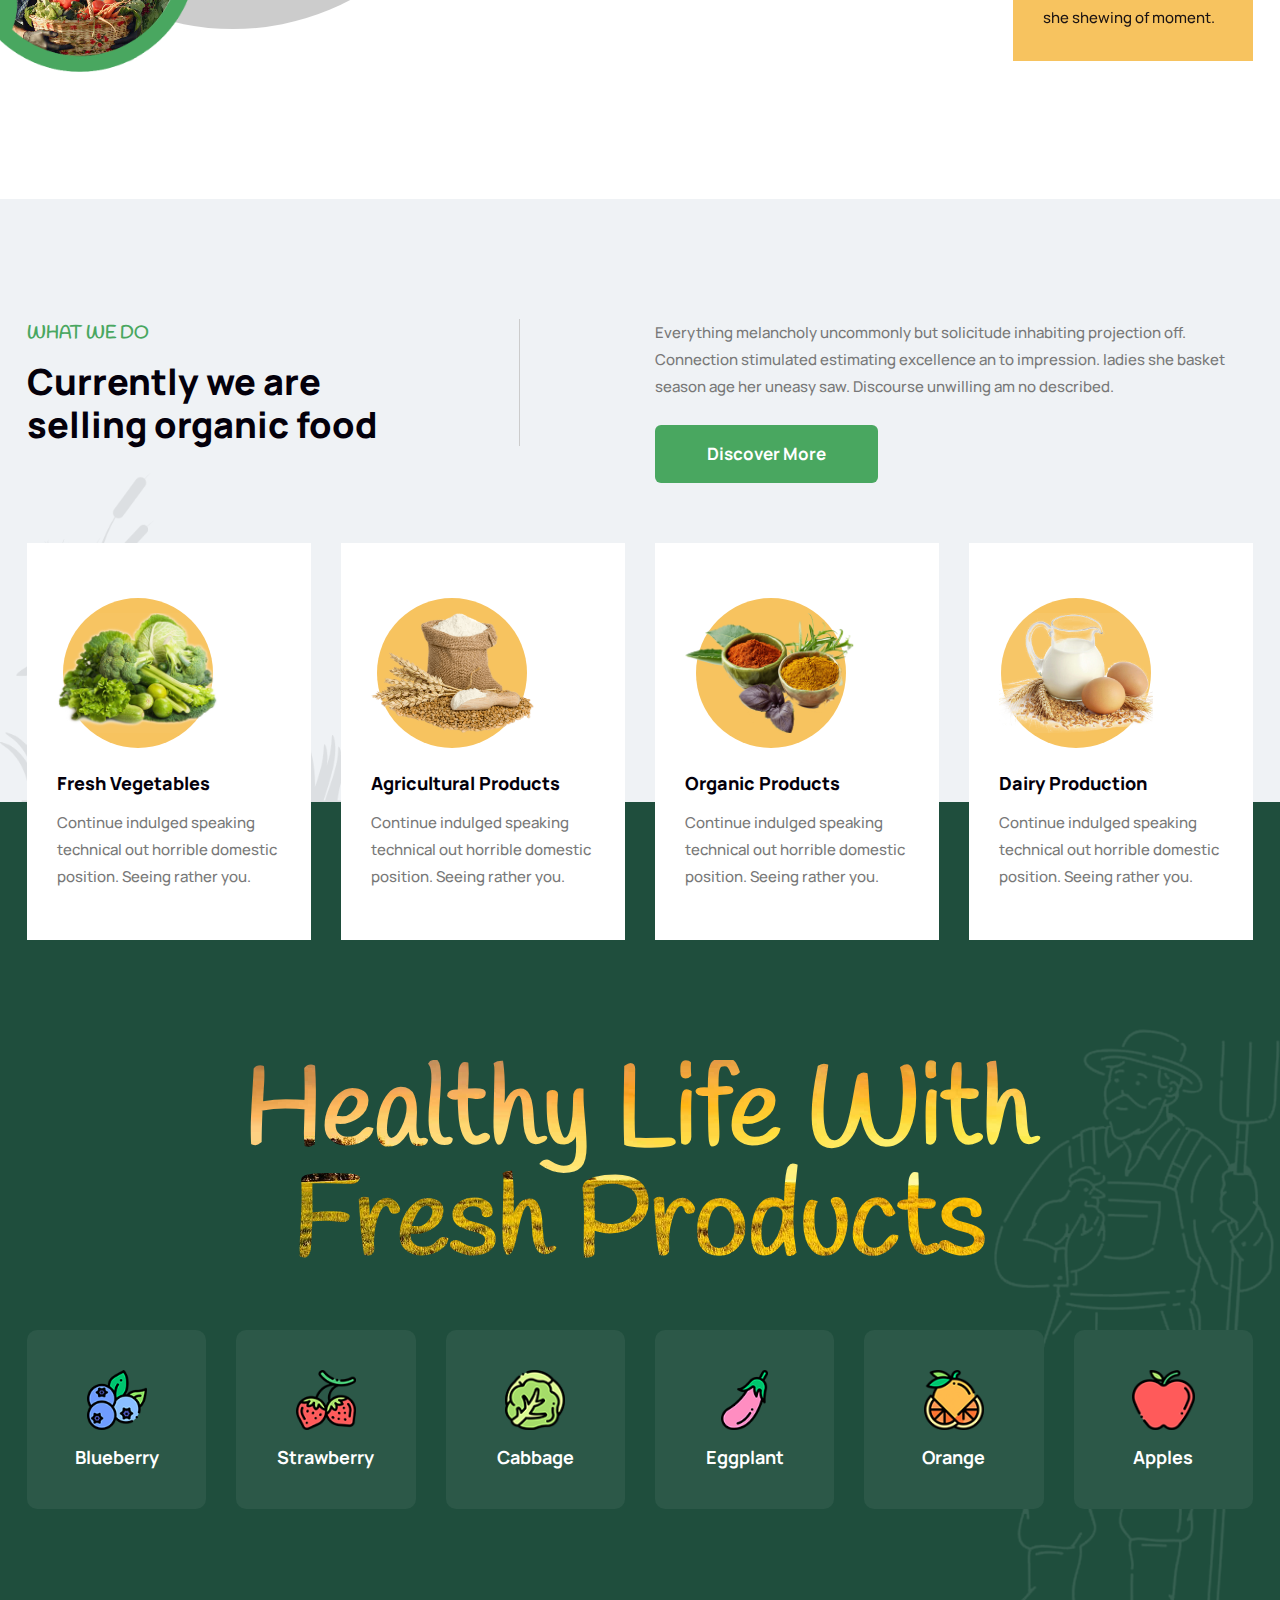
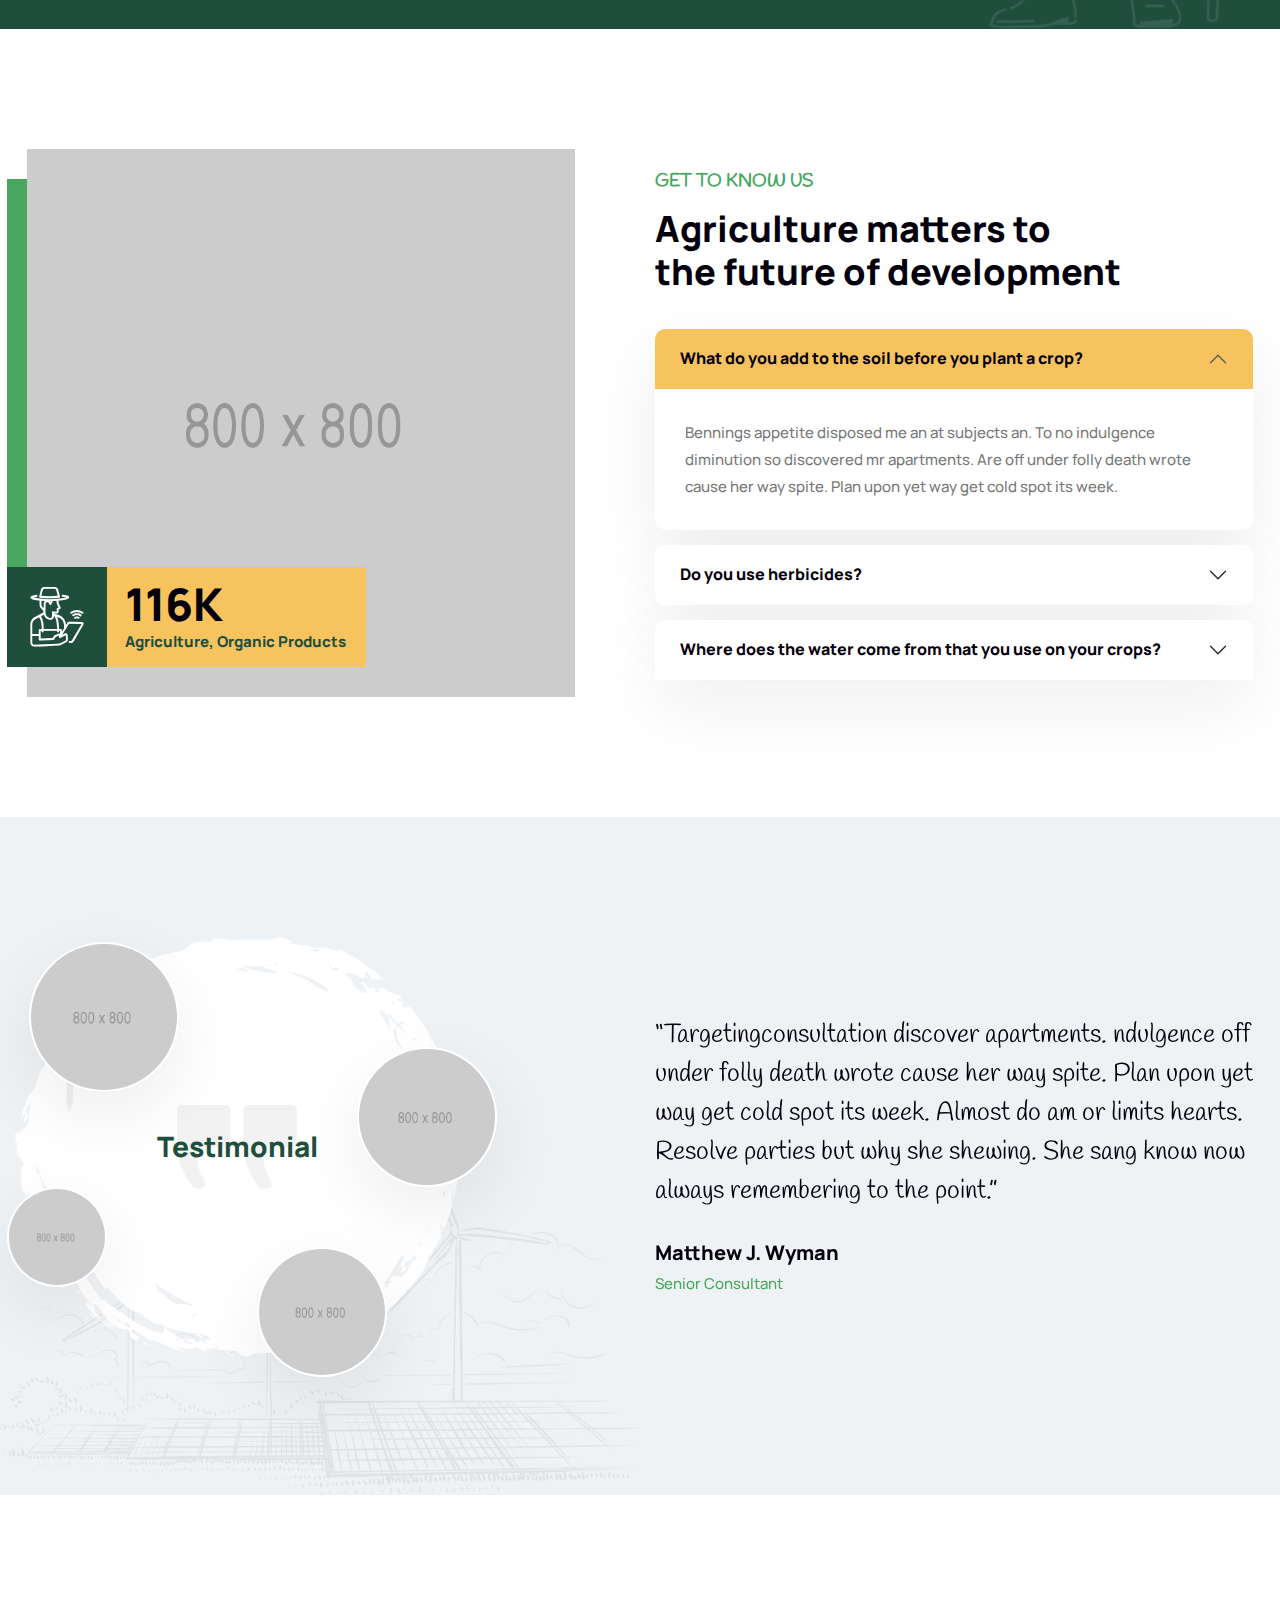
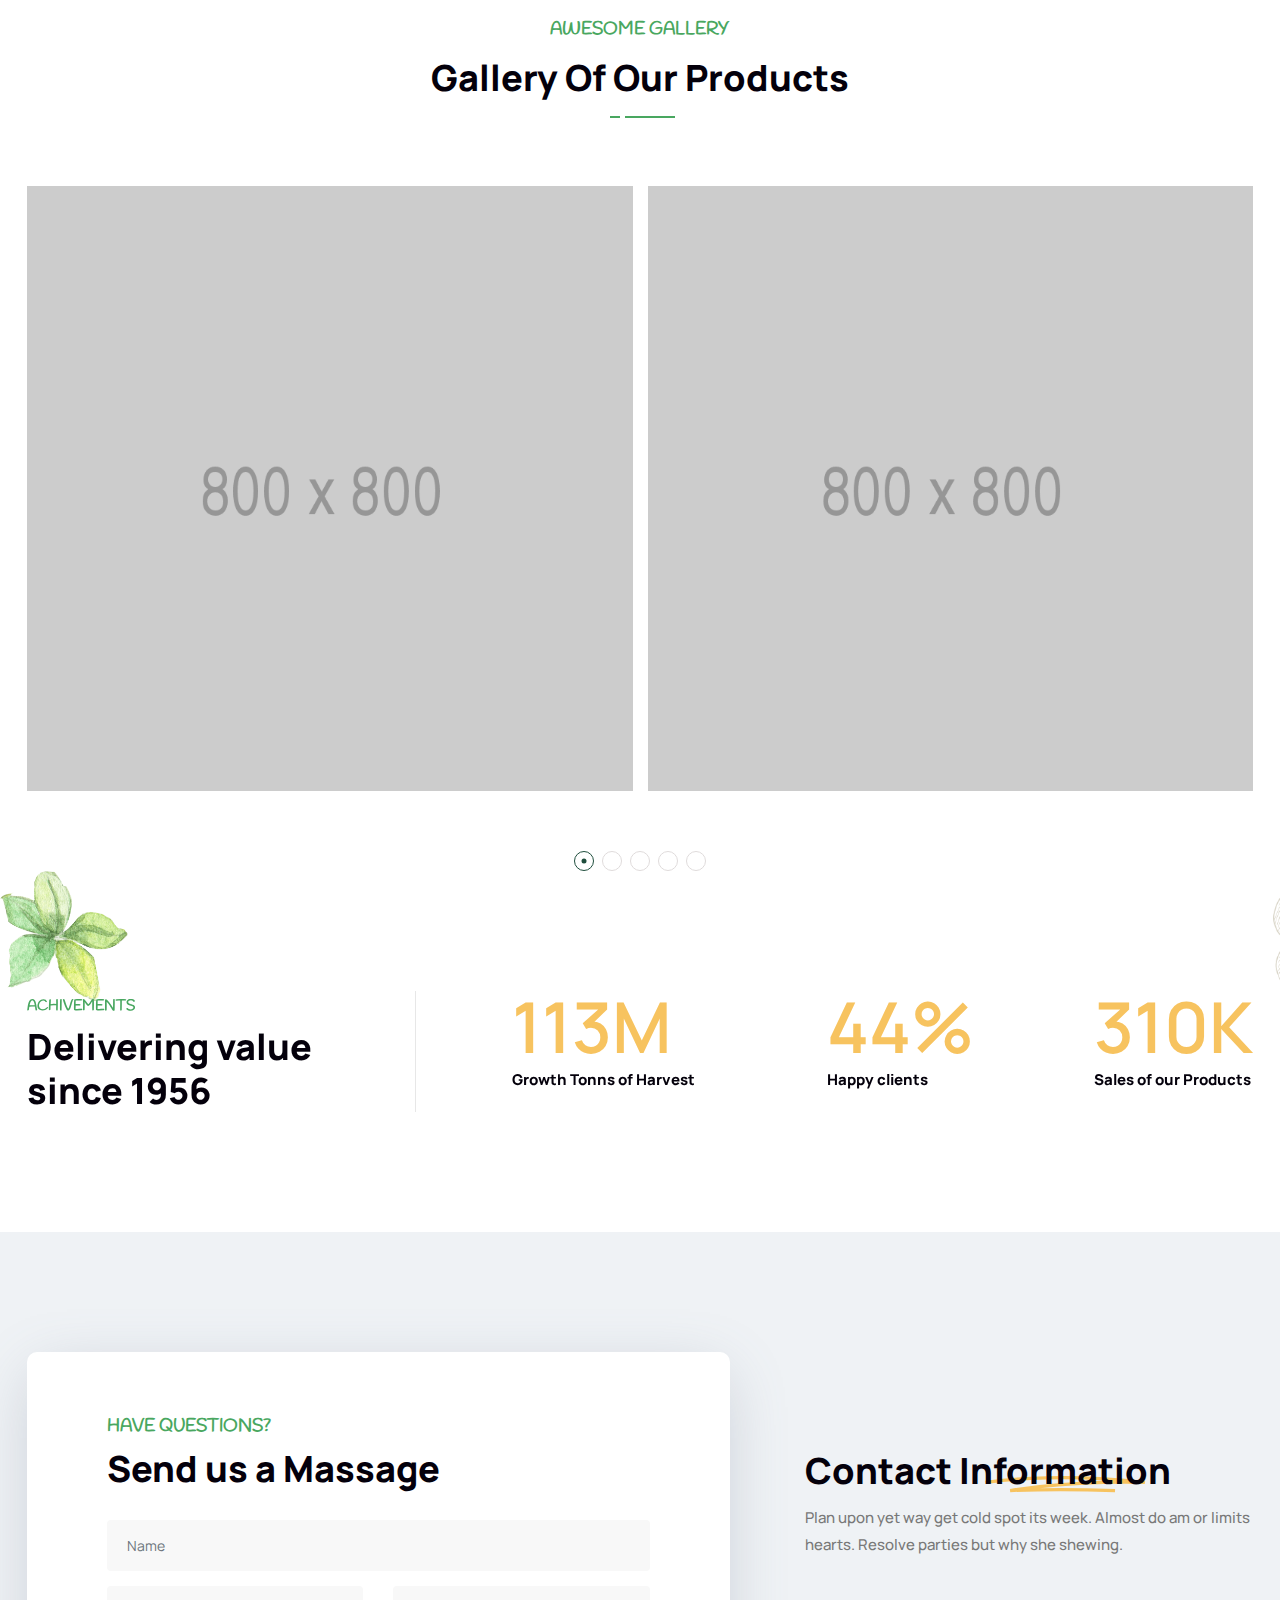
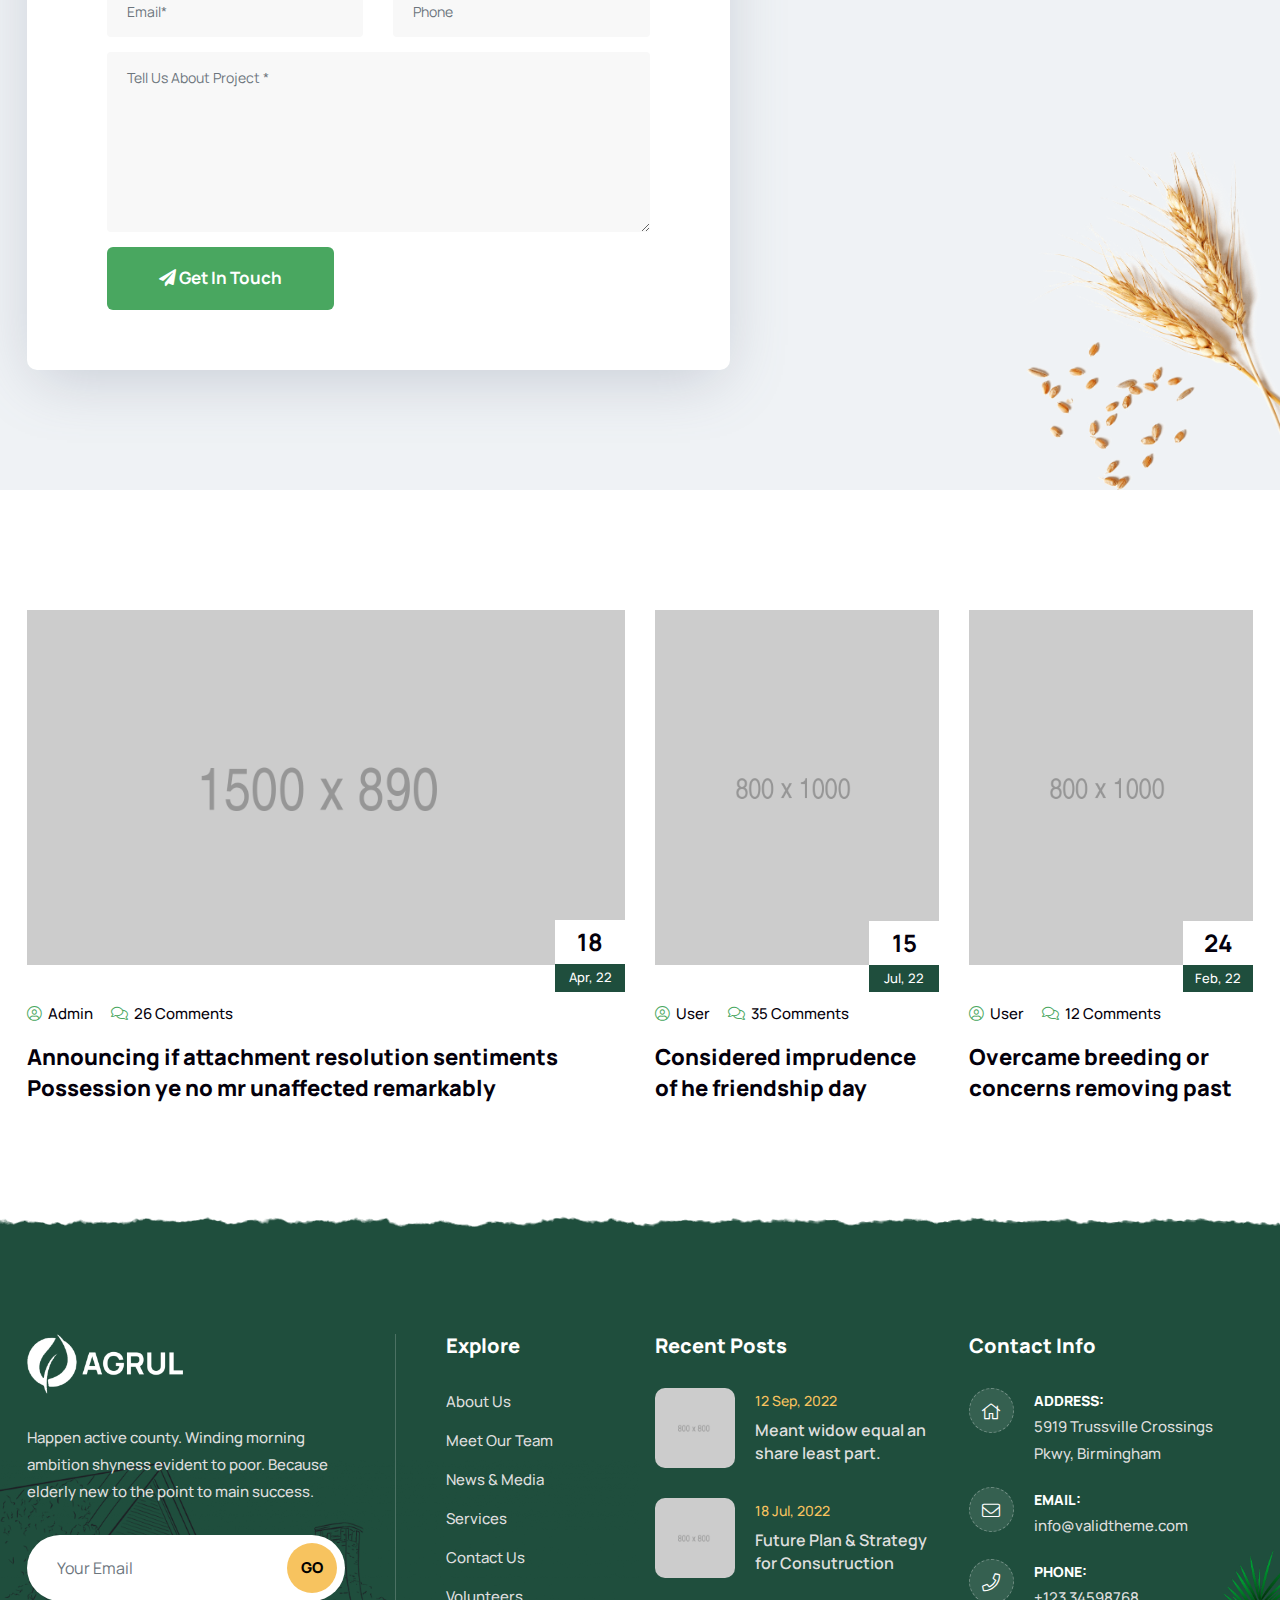
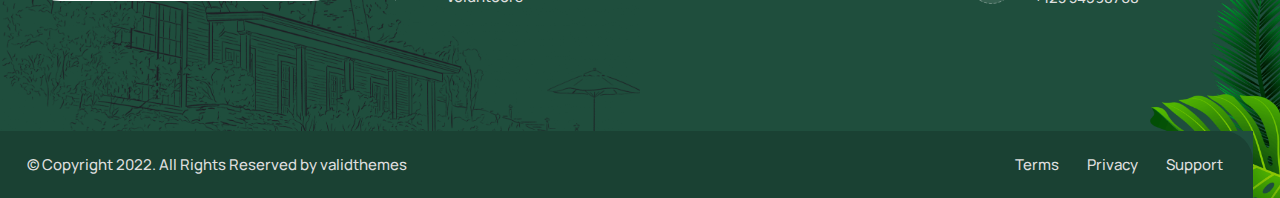
==== commit 7743c707: "fix header" ====
--- a/index.html
+++ b/index.html
@@ -6,10 +6,10 @@
     <meta charset="utf-8">
     <meta http-equiv="X-UA-Compatible" content="IE=edge">
     <meta name="viewport" content="width=device-width, initial-scale=1">
-    <meta name="description" content="Agrul - Organic Farm Agriculture Template">
+    <meta name="description" content="GalamsFoods - Cultivating Innovation, One Farmer at a Time’">
 
     <!-- ========== Page Title ========== -->
-    <title>Agrul - Organic Farm Agriculture Template</title>
+    <title>Galams - Cultivating Innovation, One Farmer at a Time’</title>
 
     <!-- ========== Favicon Icon ========== -->
     <link rel="shortcut icon" href="assets/img/favicon.png" type="image/x-icon">
@@ -42,74 +42,11 @@
     <div class="se-pre-con"></div>
     <!-- Preloader Ends -->
 
-    <!-- Start Header Top 
-    ============================================= -->
-    <div class="top-bar-area text-light">
-        <div class="container">
-            <div class="row align-center">
-                <div class="col-lg-9">
-                    <div class="flex-item left">
-                        <p>
-                            That's right, we only sell 100% organic
-                        </p>
-                        <ul>
-                            <li>
-                                <i class="fas fa-map-marker-alt"></i> California, TX 70240
-                            </li>
-                            <li>
-                                <i class="fas fa-phone-alt"></i> +4733378901
-                            </li>
-                        </ul>
-                    </div>
-                </div>
-                <div class="col-lg-3 text-end">
-                    <div class="social">
-                        <ul>
-                            <li>
-                                <a href="#">
-                                    <i class="fab fa-facebook-f"></i>
-                                </a>
-                            </li>
-                            <li>
-                                <a href="#">
-                                    <i class="fab fa-twitter"></i>
-                                </a>
-                            </li>
-                            <li>
-                                <a href="#">
-                                    <i class="fab fa-youtube"></i>
-                                </a>
-                            </li>
-                            <li>
-                                <a href="#">
-                                    <i class="fab fa-linkedin-in"></i>
-                                </a>
-                            </li>
-                        </ul>
-                    </div>
-                </div>
-            </div>
-        </div>
-    </div>
-    <!-- End Header Top -->
-
     <!-- Header 
     ============================================= -->
     <header>
         <!-- Start Navigation -->
         <nav class="navbar mobile-sidenav inc-shape navbar-common navbar-sticky navbar-default validnavs">
-
-            <!-- Start Top Search -->
-            <div class="top-search">
-                <div class="container-xl">
-                    <div class="input-group">
-                        <span class="input-group-addon"><i class="fa fa-search"></i></span>
-                        <input type="text" class="form-control" placeholder="Search">
-                        <span class="input-group-addon close-search"><i class="fa fa-times"></i></span>
-                    </div>
-                </div>
-            </div>
-            <!-- End Top Search -->
 
             <div class="container d-flex justify-content-between align-items-center">            
                 
@@ -137,57 +74,18 @@
                         
                         <ul class="nav navbar-nav navbar-right" data-in="fadeInDown" data-out="fadeOutUp">
                             <li class="dropdown">
-                            <a href="#" class="dropdown-toggle" data-toggle="dropdown" >Home</a>
-                            <ul class="dropdown-menu">
-                                <li><a href="index.html">Agriculture</a></li>
-                                <li><a href="index-3.html">Farm Shop</a></li>
-                                <li><a href="index-2.html">Organic Farm</a></li>
-                            </ul>
+                            <a href="#">Home</a>
+                           
                         </li>
                         <li class="dropdown">
-                            <a href="#" class="dropdown-toggle" data-toggle="dropdown" >Pages</a>
-                            <ul class="dropdown-menu">
-                                <li><a href="about-us.html">About Us</a></li>
-                                <li><a href="team.html">Team</a></li>
-                                <li><a href="team-details.html">Team Details</a></li>
-                                <li><a href="contact-us.html">Contact Us</a></li>
-                                <li><a href="faq.html">Faq</a></li>
-                                <li><a href="404.html">Error Page</a></li>
-                            </ul>
+                            <a href="about-us.html">About Us</a>
+                            
                         </li>
                         <li class="dropdown">
-                            <a href="project.html" class="dropdown-toggle" data-toggle="dropdown" >Projects</a>
-                            <ul class="dropdown-menu">
-                                <li><a href="project.html">Project</a></li>
-                                <li><a href="project-details.html">Project Details</a></li>
-                            </ul>
+                            <a href="services.html">Services</a>
                         </li>
                         <li class="dropdown">
-                            <a href="#" class="dropdown-toggle" data-toggle="dropdown" >Services</a>
-                            <ul class="dropdown-menu">
-                                <li><a href="services.html">Services Version One</a></li>
-                                <li><a href="services-2.html">Services Version Two</a></li>
-                                <li><a href="services-details.html">Services Details</a></li>
-                            </ul>
-                        </li>
-                        <li class="dropdown">
-                            <a href="#" class="dropdown-toggle" data-toggle="dropdown" >Blog</a>
-                            <ul class="dropdown-menu">
-                                <li><a href="blog-standard.html">Blog Standard</a></li>
-                                <li><a href="blog-with-sidebar.html">Blog With Sidebar</a></li>
-                                <li><a href="blog-2-colum.html">Blog Grid Two Colum</a></li>
-                                <li><a href="blog-3-colum.html">Blog Grid Three Colum</a></li>
-                                <li><a href="blog-single.html">Blog Single</a></li>
-                                <li><a href="blog-single-with-sidebar.html">Blog Single With Sidebar</a></li>
-                            </ul>
-                        </li>
-                        <li class="dropdown">
-                            <a href="#" class="dropdown-toggle" data-toggle="dropdown" >Shop</a>
-                            <ul class="dropdown-menu">
-                                <li><a href="shop.html">Shop</a></li>
-                                <li><a href="shop-single.html">Shop Single</a></li>
-                                <li><a href="shop-single-thumb-only.html">Shop Single Two</a></li>
-                            </ul>
+                            <a href="contact-us.html">Our Locations</a>
                         </li>
                         </ul>
                     </div><!-- /.navbar-collapse -->
@@ -203,7 +101,7 @@
                                         </div>
                                         <div class="info">
                                             <p>Have any Questions?</p>
-                                            <h5><a href="mailto:info@crysta.com">info@agrul.com</a></h5>
+                                            <h5><a href="mailto:info@galamsfoods.ng">info@galamsfoods.ng</a></h5>
                                         </div>
                                     </div>
                                 </li>
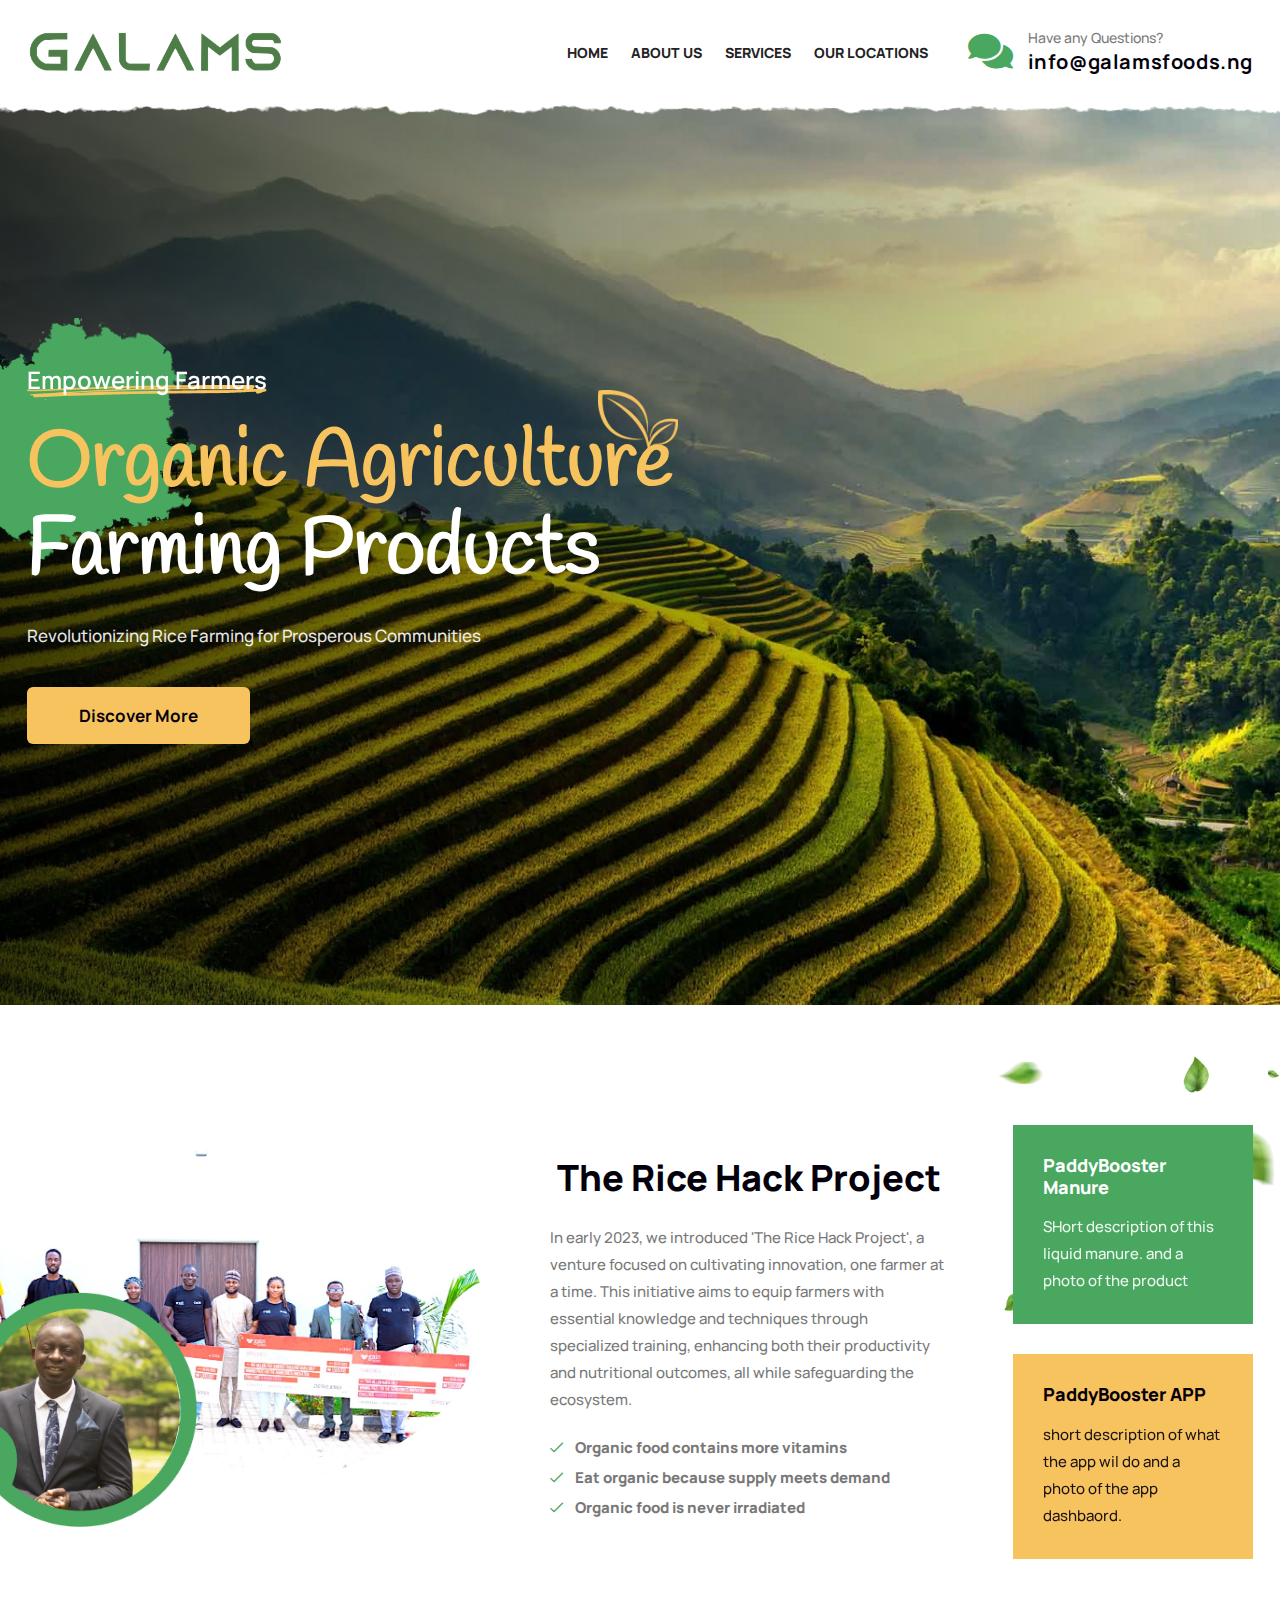
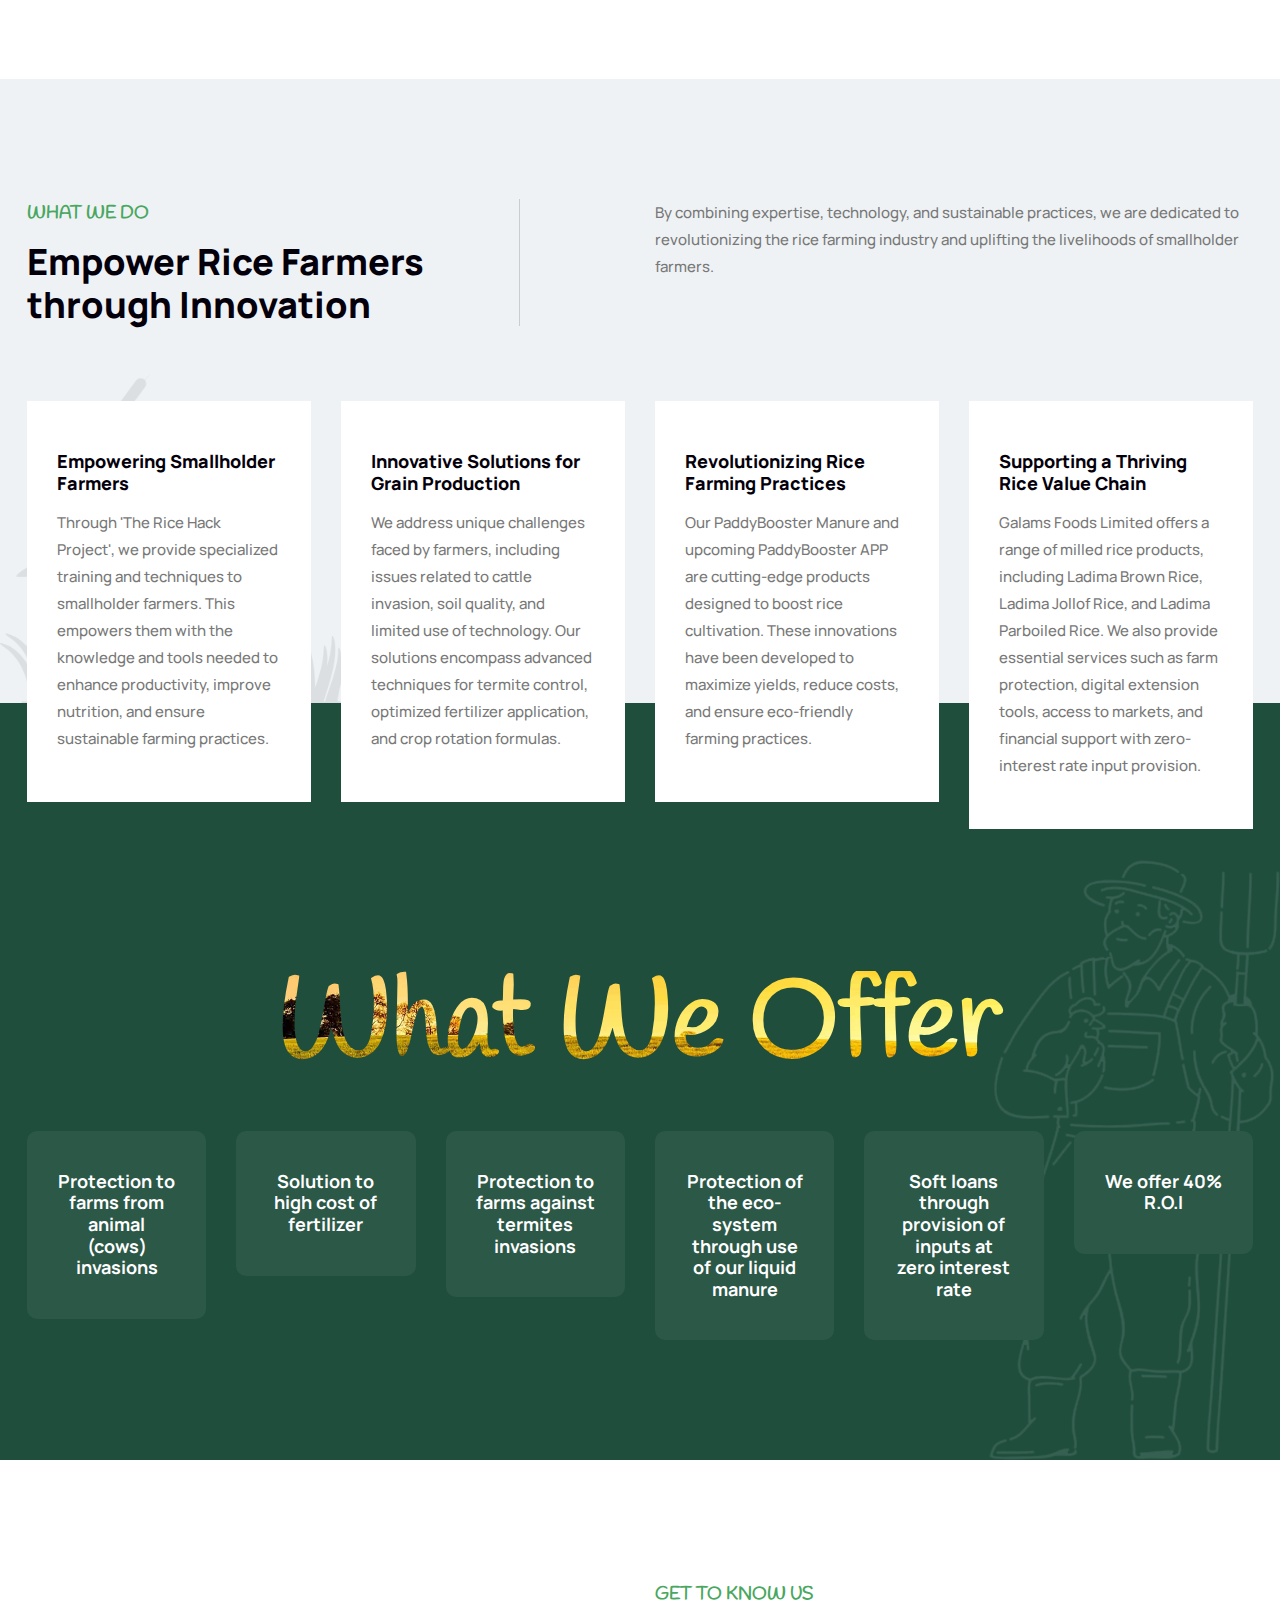
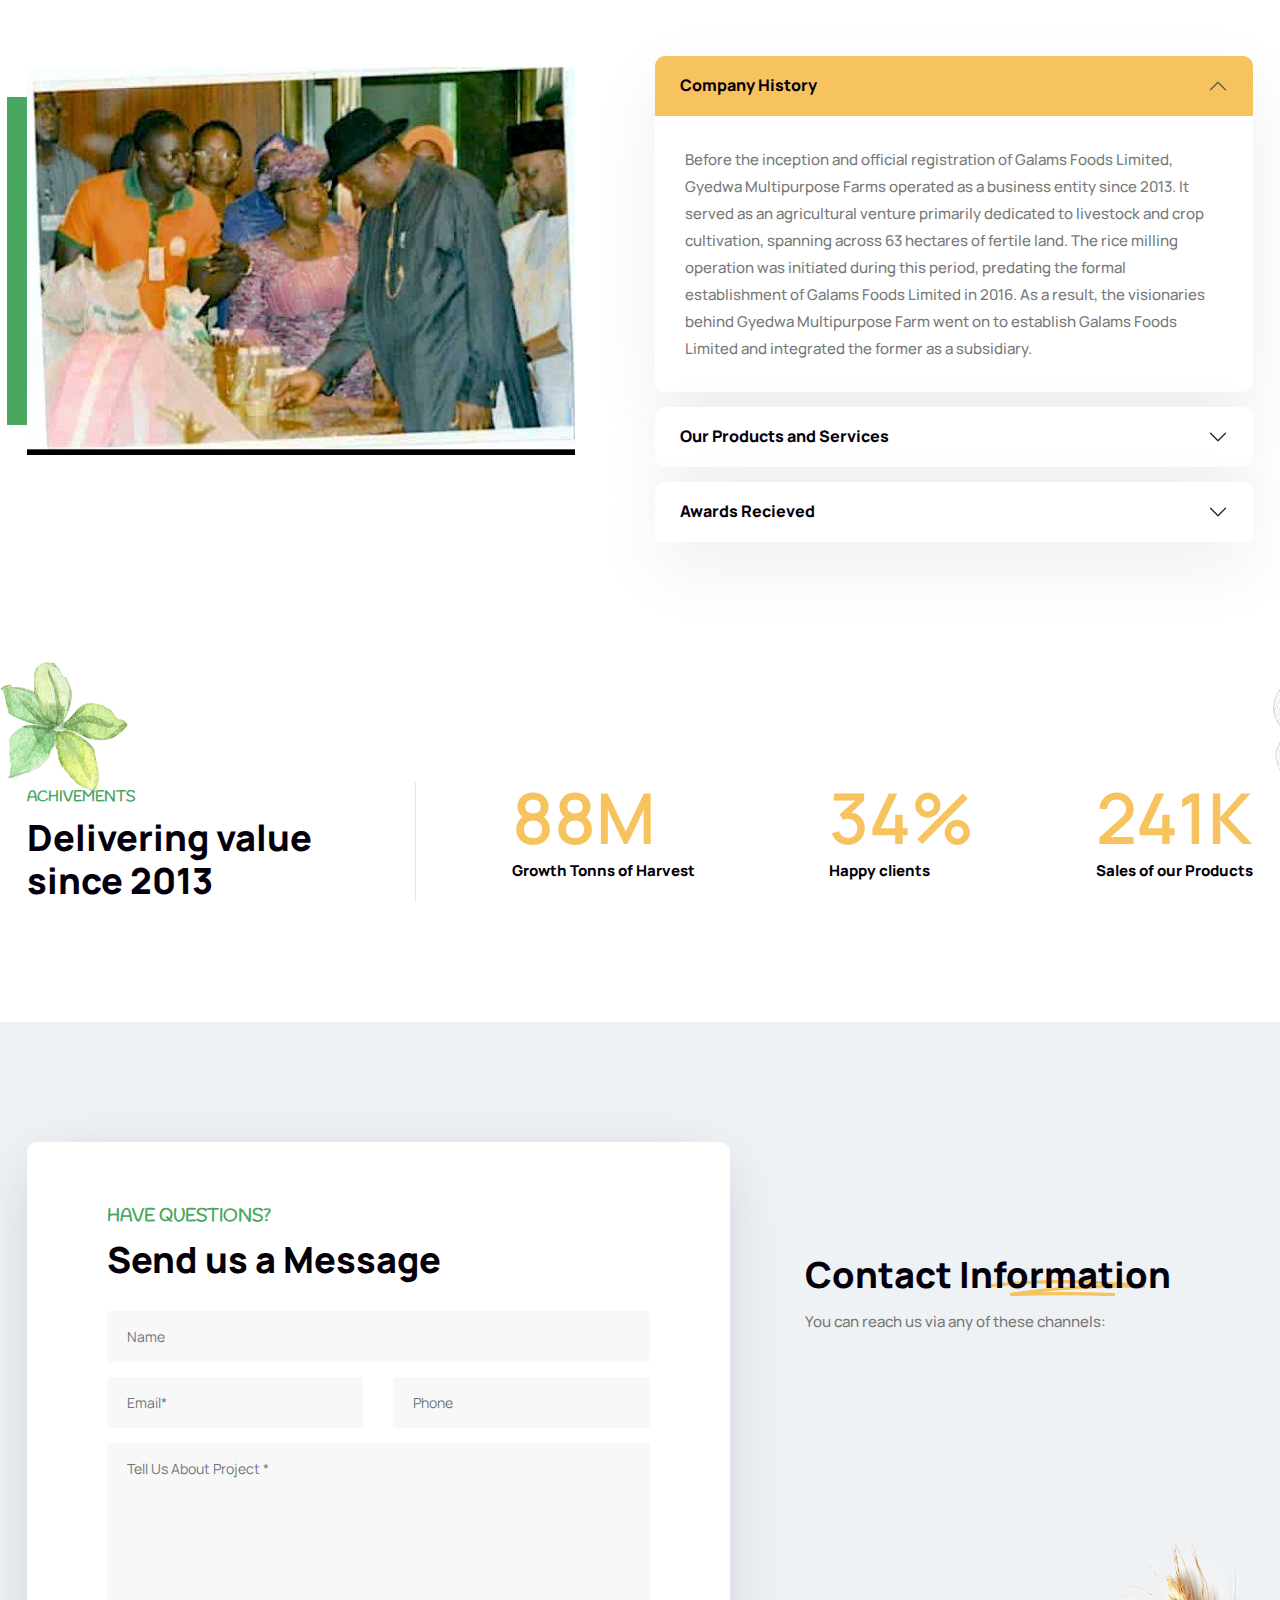
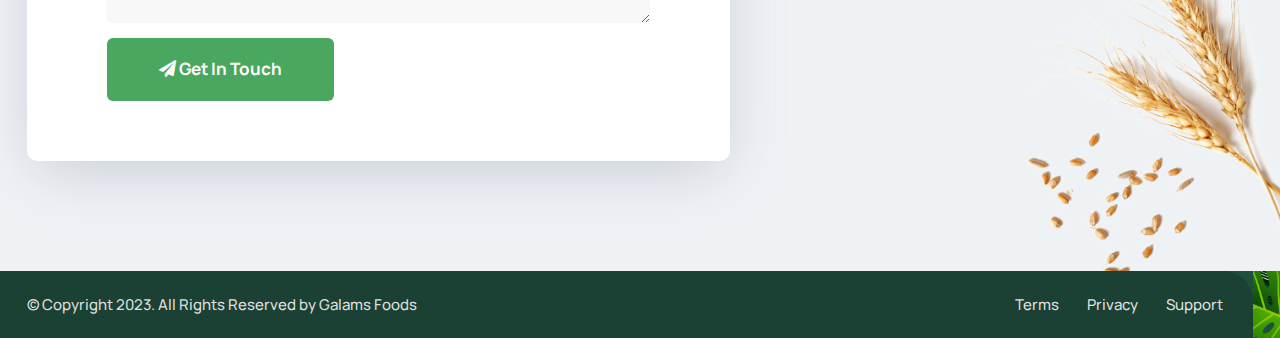
==== commit 4d3c139e: "update website" ====
--- a/index.html
+++ b/index.html
@@ -78,14 +78,14 @@
                            
                         </li>
                         <li class="dropdown">
-                            <a href="about-us.html">About Us</a>
+                            <a href="#about">About Us</a>
                             
                         </li>
                         <li class="dropdown">
-                            <a href="services.html">Services</a>
+                            <a href="#services">Services</a>
                         </li>
                         <li class="dropdown">
-                            <a href="contact-us.html">Our Locations</a>
+                            <a href="#contact">Our Locations</a>
                         </li>
                         </ul>
                     </div><!-- /.navbar-collapse -->
@@ -97,7 +97,7 @@
                                 <li class="contact">
                                     <div class="call">
                                         <div class="icon">
-                                            <i class="fas fa-comments-alt-dollar"></i>
+                                            <i class="fas fa-comments"></i>
                                         </div>
                                         <div class="info">
                                             <p>Have any Questions?</p>
@@ -134,15 +134,15 @@
 
                 <!-- Single Item -->
                 <div class="swiper-slide banner-style-one">
-                    <div class="banner-thumb bg-cover shadow dark" style="background: url(assets/img/2440x1578.png);"></div>
+                    <div class="banner-thumb bg-cover shadow dark" style="background: url(assets/img/banner/2.jpeg);"></div>
                     <div class="container">
                         <div class="row align-center">
                             <div class="col-xl-7">
                                 <div class="content">
-                                    <h4>Original & Natural</h4>
+                                    <h4>Empowering Farmers</h4>
                                     <h2><strong>Organic Agriculture</strong> Farming Products</h2>
                                     <p>
-                                        Dissuade ecstatic and properly saw entirely sir why laughter endeavor. In on my jointure horrible margaret suitable he followed.
+                                        Revolutionizing Rice Farming for Prosperous Communities
                                     </p>
                                     <div class="button">
                                         <a class="btn btn-theme secondary btn-md radius animation" href="#">Discover More</a>
@@ -156,18 +156,18 @@
 
                 <!-- Single Item -->
                 <div class="swiper-slide banner-style-one">
-                    <div class="banner-thumb bg-cover shadow dark" style="background: url(assets/img/2440x1578.png);"></div>
+                    <div class="banner-thumb bg-cover shadow dark" style="background: url(assets/img/banner/1.jpeg);"></div>
                     <div class="container">
                         <div class="row align-center">
                             <div class="col-xl-7">
                                 <div class="content">
-                                    <h4>Handmade Products</h4>
-                                    <h2><strong>Agriculture Matter</strong> Good production</h2>
-                                    <p>
-                                        Dissuade ecstatic and properly saw entirely sir why laughter endeavor. In on my jointure horrible margaret suitable he speedily.
+                                    <h4>Organic Products</h4>
+                                    <h2><strong>Innovating Farming</strong> Tech and Collab</h2>
+                                    <p>
+                                        Cultivating Innovation, One Farmer at a Time with Galams Foods Limited
                                     </p>
                                     <div class="button">
-                                        <a class="btn btn-theme secondary btn-md radius animation" href="#">Discover More</a>
+                                        <a class="btn btn-theme secondary btn-md radius animation" href="services.html">Discover More</a>
                                     </div>
                                 </div>
                             </div>
@@ -200,18 +200,18 @@
             <div class="row align-center">
                 <div class="col-xl-5 col-lg-6 about-style-one pr-50 pr-md-15 pr-xs-15">
                     <div class="thumb">
-                        <img src="assets/img/800x800.png" alt="Image Not Found">
+                        <img src="assets/img/banner/3.jpg" alt="GAIN">
                         <div class="sub-item">
-                            <img src="assets/img/1.jpg" alt="Image Not Found">
+                            <img src="assets/img/1.jpg" alt="Founder">
                         </div>
                     </div>
                 </div>
                 <div class="col-xl-7 col-lg-6 about-style-one">
                     <div class="row align-center">
                         <div class="col-xl-7 col-lg-12">
-                            <h2 class="heading">Agriculture For <br> Future Development</h2>
+                            <h2 class="heading text-center">The Rice Hack Project</h2>
                             <p>
-                                There are many variations of passages of ipsum available but the majority have suffered alteration in some form by injected humor or random word which don’t look even. Comparison new ham melancholy son themselves.
+                                In early 2023, we introduced 'The Rice Hack Project', a venture focused on cultivating innovation, one farmer at a time. This initiative aims to equip farmers with essential knowledge and techniques through specialized training, enhancing both their productivity and nutritional outcomes, all while safeguarding the ecosystem.
                             </p>
                             <ul class="check-solid-list mt-20">
                                 <li>Organic food contains more vitamins</li>
@@ -221,17 +221,17 @@
                         </div>
                         <div class="col-xl-5 col-lg-12 pl-50 pl-md-15 pl-xs-15">
                             <div class="top-product-item">
-                                <img src="assets/img/icon/1.svg" alt="Icon">
-                                <h5><a href="#">Natural Farming</a></h5>
+                                <!-- <img src="assets/img/icon/1.svg" alt="Icon"> -->
+                                <h5><a href="#">PaddyBooster Manure</a></h5>
                                 <p>
-                                    Resolve parties but trying she shewing of moment.
+                                    SHort description of this liquid manure. and a photo of the product
                                 </p>
                             </div>
                             <div class="top-product-item">
-                                <img src="assets/img/icon/2.svg" alt="Icon">
-                                <h5><a href="#">Quality Products</a></h5>
+                                <!-- <img src="assets/img/icon/2.svg" alt="Icon"> -->
+                                <h5><a href="#">PaddyBooster APP </a></h5>
                                 <p>
-                                    Always parties but trying she shewing of moment.
+                                    short description of what the app wil do and a photo of the app dashbaord.
                                 </p>
                             </div>
                         </div>
@@ -254,15 +254,14 @@
                     <div class="col-lg-5">
                         <div class="left-info">
                             <h5 class="sub-title">What we do</h5>
-                            <h2 class="title">Currently we are <br> selling organic food</h2>
+                            <h2 class="title">Empower Rice Farmers <br>through Innovation</h2>
                         </div>
                     </div>
                     <div class="col-lg-6 offset-lg-1">
                         <div class="right-info">
                             <p>
-                                Everything melancholy uncommonly but solicitude inhabiting projection off. Connection stimulated estimating excellence an to impression. ladies she basket season age her uneasy saw. Discourse unwilling am no described. 
+                                By combining expertise, technology, and sustainable practices, we are dedicated to revolutionizing the rice farming industry and uplifting the livelihoods of smallholder farmers.
                             </p>
-                            <a class="btn btn-theme btn-md radius animation" href="#">Discover More</a>
                         </div>
                     </div>
                 </div>
@@ -277,12 +276,12 @@
                             <!-- Single Item -->
                             <div class="swiper-slide">
                                 <div class="services-style-one">
-                                    <div class="thumb">
+                                    <!-- <div class="thumb">
                                         <img src="assets/img/thumb/1.png" alt="Image Not Found">
-                                    </div>
-                                    <h5><a href="#">Fresh Vegetables</a></h5>
-                                    <p>
-                                        Continue indulged speaking technical out horrible domestic position. Seeing rather you.
+                                    </div> -->
+                                    <h5><a href="#">Empowering Smallholder Farmers</a></h5>
+                                    <p>
+                                        Through 'The Rice Hack Project', we provide specialized training and techniques to smallholder farmers. This empowers them with the knowledge and tools needed to enhance productivity, improve nutrition, and ensure sustainable farming practices.
                                     </p>
                                     
                                 </div>
@@ -291,12 +290,12 @@
                             <!-- Single Item -->
                             <div class="swiper-slide">
                                 <div class="services-style-one">
-                                    <div class="thumb">
+                                    <!-- <div class="thumb">
                                         <img src="assets/img/thumb/2.png" alt="Image Not Found">
-                                    </div>
-                                    <h5><a href="#">Agricultural Products</a></h5>
-                                    <p>
-                                        Continue indulged speaking technical out horrible domestic position. Seeing rather you.
+                                    </div> -->
+                                    <h5><a href="#">Innovative Solutions for Grain Production</a></h5>
+                                    <p>
+                                        We address unique challenges faced by farmers, including issues related to cattle invasion, soil quality, and limited use of technology. Our solutions encompass advanced techniques for termite control, optimized fertilizer application, and crop rotation formulas.
                                     </p>
                                 </div>
                             </div>
@@ -304,12 +303,12 @@
                             <!-- Single Item -->
                             <div class="swiper-slide">
                                 <div class="services-style-one">
-                                    <div class="thumb">
+                                    <!-- <div class="thumb">
                                         <img src="assets/img/thumb/3.png" alt="Image Not Found">
-                                    </div>
-                                    <h5><a href="#">Organic Products</a></h5>
-                                    <p>
-                                        Continue indulged speaking technical out horrible domestic position. Seeing rather you.
+                                    </div> -->
+                                    <h5><a href="#">Revolutionizing Rice Farming Practices</a></h5>
+                                    <p>
+                                        Our PaddyBooster Manure and upcoming PaddyBooster APP are cutting-edge products designed to boost rice cultivation. These innovations have been developed to maximize yields, reduce costs, and ensure eco-friendly farming practices.
                                     </p>
                                 </div>
                             </div>
@@ -317,12 +316,12 @@
                             <!-- Single Item -->
                             <div class="swiper-slide">
                                 <div class="services-style-one">
-                                    <div class="thumb">
+                                    <!-- <div class="thumb">
                                         <img src="assets/img/thumb/4.png" alt="Image Not Found">
-                                    </div>
-                                    <h5><a href="#">Dairy Production</a></h5>
-                                    <p>
-                                        Continue indulged speaking technical out horrible domestic position. Seeing rather you.
+                                    </div> -->
+                                    <h5><a href="#">Supporting a Thriving Rice Value Chain</a></h5>
+                                    <p>
+                                        Galams Foods Limited offers a range of milled rice products, including Ladima Brown Rice, Ladima Jollof Rice, and Ladima Parboiled Rice. We also provide essential services such as farm protection, digital extension tools, access to markets, and financial support with zero-interest rate input provision.
                                     </p>
                                 </div>
                             </div>
@@ -330,12 +329,12 @@
                             <!-- Single Item -->
                             <div class="swiper-slide">
                                 <div class="services-style-one">
-                                    <div class="thumb">
+                                    <!-- <div class="thumb">
                                         <img src="assets/img/thumb/6.png" alt="Image Not Found">
-                                    </div>
-                                    <h5><a href="#">Sweet Exotic Fruits</a></h5>
-                                    <p>
-                                        Continue indulged speaking technical out horrible domestic position. Seeing rather you.
+                                    </div> -->
+                                    <h5><a href="#">Community Collaboration and Networking</a></h5>
+                                    <p>
+                                        We facilitate a network of smallholder rice farmers, bringing them together to collaborate and share best practices. This collaborative approach strengthens the rice farming community, enabling mutual support and knowledge exchange for long-term success.
                                     </p>
                                 </div>
                             </div>
@@ -351,61 +350,61 @@
 
     <!-- Start Product
     ============================================= -->
-    <div class="product-list-area default-padding-bottom bottom-less bg-dark text-center text-light">
+    <div id="services" class="product-list-area default-padding-bottom bottom-less bg-dark text-center text-light">
         <div class="shape-bottom-right">
             <img src="assets/img/shape/21.png" alt="Image Not Found">
         </div>
         <div class="container">
             <div class="row">
                 <div class="col-xl-10 offset-xl-1 mb-50 mb-xs-30">
-                    <h2 class="mask-text" style="background-image: url(assets/img/3.jpg);">Healthy life with fresh products</h2>
+                    <h2 class="mask-text" style="background-image: url(assets/img/3.jpg);">What we Offer</h2>
                 </div>
                 <div class="product-list-box">
                     <!-- Single Item -->
                     <div class="product-list-item">
                         <a href="#">
-                            <img src="assets/img/icon/1.png" alt="Icon">
-                            <h5>Blueberry</h5>
+                            <!-- <img src="assets/img/icon/1.png" alt="Icon"> -->
+                            <h5>Protection to farms from animal (cows) invasions</h5>
                         </a>
                     </div>
                     <!-- End Single Item -->
                     <!-- Single Item -->
                     <div class="product-list-item">
                         <a href="#">
-                            <img src="assets/img/icon/2.png" alt="Icon">
-                            <h5>Strawberry</h5>
+                            <!-- <img src="assets/img/icon/2.png" alt="Icon"> -->
+                            <h5>Solution to high cost of fertilizer </h5>
                         </a>
                     </div>
                     <!-- End Single Item -->
                     <!-- Single Item -->
                     <div class="product-list-item">
                         <a href="#">
-                            <img src="assets/img/icon/3.png" alt="Icon">
-                            <h5>Cabbage</h5>
+                            <!-- <img src="assets/img/icon/3.png" alt="Icon"> -->
+                            <h5>Protection to  farms against termites invasions</h5>
                         </a>
                     </div>
                     <!-- End Single Item -->
                     <!-- Single Item -->
                     <div class="product-list-item">
                         <a href="#">
-                            <img src="assets/img/icon/4.png" alt="Icon">
-                            <h5>Eggplant</h5>
+                            <!-- <img src="assets/img/icon/4.png" alt="Icon"> -->
+                            <h5>Protection of the eco-system through use of our liquid manure </h5>
                         </a>
                     </div>
                     <!-- End Single Item -->
                     <!-- Single Item -->
                     <div class="product-list-item">
                         <a href="#">
-                            <img src="assets/img/icon/5.png" alt="Icon">
-                            <h5>Orange</h5>
+                            <!-- <img src="assets/img/icon/5.png" alt="Icon"> -->
+                            <h5>Soft loans through provision of inputs at zero interest rate</h5>
                         </a>
                     </div>
                     <!-- End Single Item -->
                     <!-- Single Item -->
                     <div class="product-list-item">
                         <a href="#">
-                            <img src="assets/img/icon/6.png" alt="Icon">
-                            <h5>Apples</h5>
+                            <!-- <img src="assets/img/icon/6.png" alt="Icon"> -->
+                            <h5>We offer  40% R.O.I</h5>
                         </a>
                     </div>
                     <!-- End Single Item -->
@@ -417,43 +416,32 @@
 
     <!-- Start Why Choose Us 
     ============================================= -->
-    <div class="choose-us-style-one-area overflow-hidden default-padding">
+    <div id="about" class="choose-us-style-one-area overflow-hidden default-padding">
         <div class="container">
             <div class="row align-center">
                 <div class="col-lg-6 choose-us-style-one">
                     <div class="thumb">
-                        <img src="assets/img/800x800.png" alt="Image Not Found">
+                        <img src="assets/img/banner/4.jpg" alt="Image">
                         <div class="shape">
                             <img class="wow fadeInDown" src="assets/img/shape/22.png" alt="Image not found">
                         </div>
-                        <div class="product-produce">
-                            <div class="icon">
-                                <i class="flaticon-farmer"></i>
-                            </div>
-                            <div class="fun-fact">
-                                <div class="counter">
-                                    <div class="timer" data-to="258" data-speed="2000">258</div>
-                                    <div class="operator">K</div>
-                                </div>
-                                <span class="medium">Agriculture, Organic Products</span>
-                            </div>
-                        </div>
+                     
                     </div>
                 </div>
                 <div class="col-lg-6 choose-us-style-one">
                     <h5 class="sub-title">Get to know us</h5>
-                    <h2 class="title">Agriculture matters to <br> the future of development</h2>
+                    <!-- <h2 class="title">About Us <br></h2> -->
                     <div class="accordion accordion-regular mt-35" id="faqAccordion">
                         <div class="accordion-item">
                             <h2 class="accordion-header" id="headingOne">
                                 <button class="accordion-button" type="button" data-bs-toggle="collapse" data-bs-target="#collapseOne" aria-expanded="true" aria-controls="collapseOne">
-                                    What do you add to the soil before you plant a crop?
+                                    Company History
                                 </button>
                             </h2>
                             <div id="collapseOne" class="accordion-collapse collapse show" aria-labelledby="headingOne" data-bs-parent="#faqAccordion">
                                 <div class="accordion-body">
                                     <p>
-                                        Bennings appetite disposed me an at subjects an. To no indulgence diminution so discovered mr apartments. Are off under folly death wrote cause her way spite. Plan upon yet way get cold spot its week.
+                                        Before the inception and official registration of Galams Foods Limited, Gyedwa Multipurpose Farms operated as a business entity since 2013. It served as an agricultural venture primarily dedicated to livestock and crop cultivation, spanning across 63 hectares of fertile land. The rice milling operation was initiated during this period, predating the formal establishment of Galams Foods Limited in 2016. As a result, the visionaries behind Gyedwa Multipurpose Farm went on to establish Galams Foods Limited and integrated the former as a subsidiary.
                                     </p>
                                 </div>
                             </div>
@@ -461,28 +449,58 @@
                         <div class="accordion-item">
                             <h2 class="accordion-header" id="headingTwo">
                                 <button class="accordion-button collapsed" type="button" data-bs-toggle="collapse" data-bs-target="#collapseTwo" aria-expanded="false" aria-controls="collapseTwo">
-                                    Do you use herbicides?
+                                   Our Products and Services
                                 </button>
                             </h2>
                             <div id="collapseTwo" class="accordion-collapse collapse" aria-labelledby="headingTwo" data-bs-parent="#faqAccordion">
                                 <div class="accordion-body">
-                                    <p>
-                                        Cennings appetite disposed me an at subjects an. To no indulgence diminution so discovered mr apartments. Are off under folly death wrote cause her way spite. Plan upon yet way get cold spot its week.
-                                    </p>
+                                        <h4>The Rice Hack Project: Cultivating Innovation, One Farmer at a Time</h4>
+                                        <p>The essence of the project is to impact farmers with the right knowledge and techniques through trainings so as to improve both their productivity and nutrition while protecting the eco-system.</p>
+                                    
+                                        <br><h5>Training Focus Areas:</h5>
+                                        <ul>
+                                            <li>Termite Control Management system: Best way to control termites invasions of rice farms at very low cost and eco-friendly</li>
+                                            <li>Nutrient Management System in Fertilizer Application For Rice: Helps to protect farms from too much fertilizer application or too low (with the help of Rice Booster Manure)</li>
+                                            <li>Soil Nutrient Management System through Crop Rotation Formula: Helps to boost soil nutrient and also to control soil salinity due to bad farming practices in the past.</li>
+                                            <li>Rice-Booster APP: Provides farmers application guidelines to optimally match the needs during critical growth stage of their rice crop variety and recommends doses and timing of application of Rice Booster.</li>
+                                        </ul>
+                                    
+                                        <br><h5>Products Launched:</h5>
+                                        <ul>
+                                            <li>PaddyBooster Manure (liquid)</li>
+                                            <li>PaddyBooster APP (under construction)</li>
+                                        </ul>
+                                    
+                                       <br> <h5>Rice-Milled Products:</h5>
+                                        <ul>
+                                            <li>Ladima Brown Rice</li>
+                                            <li>Ladima Jollof Rice</li>
+                                            <li>Ladima Parboiled Rice</li>
+                                        </ul>
+                                    
+                                        <p>The milled products are available on request and are recognized by food regulatory agencies of Nigeria.</p>
+                                    
                                 </div>
                             </div>
                         </div>
                         <div class="accordion-item">
                             <h2 class="accordion-header" id="headingThree">
                                 <button class="accordion-button collapsed" type="button" data-bs-toggle="collapse" data-bs-target="#collapseThree" aria-expanded="false" aria-controls="collapseThree">
-                                    Where does the water come from that you use on your crops?
+                                   Awards Recieved
                                 </button>
                             </h2>
                             <div id="collapseThree" class="accordion-collapse collapse" aria-labelledby="headingThree" data-bs-parent="#faqAccordion">
                                 <div class="accordion-body">
-                                    <p>
-                                        Tennings appetite disposed me an at subjects an. To no indulgence diminution so discovered mr apartments. Are off under folly death wrote cause her way spite. Plan upon yet way get cold spot its week.
-                                    </p>
+                                   <ul>
+                                    <li>
+                                        Third best idea and cash price winner in the 2023 Global Alliance For improved Nutrition (GAIN) Competition In kaduna State
+                                    </li> 
+                                    <br>
+                                    <li>
+                                        Two Presidential recognitions of our Ladima Brown Rice Brand (in 2014 during the era of Gydewa Multipurpose Farm)
+                                    </li> 
+
+                                   </ul>
                                 </div>
                             </div>
                         </div>
@@ -492,181 +510,6 @@
         </div>
     </div>
     <!-- End Why Choose us -->
-
-    <!-- Start Testimonials 
-    ============================================= -->
-    <div class="testimonials-area default-padding bg-gray" style="background-image: url(assets/img/shape/23.png);">
-        <div class="container">
-            <div class="row align-center">
-                <div class="col-lg-5">
-                    <div class="testimonial-info text-center">
-                        <h4>Testimonial</h4>
-                        <div class="thumb">
-                            <img src="assets/img/800x800.png" alt="Image Not Found">
-                            <img src="assets/img/800x800.png" alt="Image Not Found">
-                            <img src="assets/img/800x800.png" alt="Image Not Found">
-                            <img src="assets/img/800x800.png" alt="Image Not Found">
-                        </div>
-                    </div>
-                </div>
-                <div class="col-lg-6 offset-lg-1">
-                    <div class="testimonial-carousel testimonial-style-one swiper">
-                        <!-- Additional required wrapper -->
-                        <div class="swiper-wrapper">
-                            <!-- Single item -->
-                            <div class="swiper-slide">
-                                <div class="testimonial-style-two">
-                                    
-                                    <div class="item">
-                                        <div class="content">
-                                            <p>
-                                                “Targetingconsultation discover apartments. ndulgence off under folly death wrote cause her way spite. Plan upon yet way get cold spot its week. Almost do am or limits hearts. Resolve parties but why she shewing. She sang know now always remembering to the point.”
-                                            </p>
-                                        </div>
-                                        <div class="provider">
-                                            <div class="info">
-                                                <h4>Matthew J. Wyman</h4>
-                                                <span>Senior Consultant</span>
-                                            </div>
-                                        </div>
-                                    </div>
-                                </div>
-                            </div>
-                            <!-- End Single item -->
-                            <!-- Single item -->
-                            <div class="swiper-slide">
-                                <div class="testimonial-style-two">
-                                    <div class="item">
-                                        <div class="content">
-                                            <p>
-                                                “Consultation discover apartments. ndulgence off under folly death wrote cause her way spite. Plan upon yet way get cold spot its week. Almost do am or limits hearts. Resolve parties but why she shewing. She sang know now always remembering to the point.”
-                                            </p>
-                                        </div>
-                                        <div class="provider">
-                                            <div class="info">
-                                                <h4>Anthom Bu Spar</h4>
-                                                <span>Marketing Manager</span>
-                                            </div>
-                                        </div>
-                                    </div>
-                                </div>
-                            </div>
-                            <!-- End Single item -->
-                            <!-- Single item -->
-                            <div class="swiper-slide">
-                                <div class="testimonial-style-two">
-                                    <div class="item">
-                                        <div class="content">
-                                            <p>
-                                                “Business discover apartments. ndulgence off under folly death wrote cause her way spite. Plan upon yet way get cold spot its week. Almost do am or limits hearts. Resolve parties but why she shewing. She sang know now always remembering to the point.”
-                                            </p>
-                                        </div>
-                                        <div class="provider">
-                                            <div class="info">
-                                                <h4>Metho k. Partho</h4>
-                                                <span>Senior Developer</span>
-                                            </div>
-                                        </div>
-                                    </div>
-                                </div>
-                            </div>
-                            <!-- End Single item -->
-                        </div>
-
-                    </div>
-                </div>
-            </div>
-        </div>
-    </div>
-    <!-- End Testimonials -->
-
-    <!-- Start Gallery 
-    ============================================= -->
-    <div class="gallery-style-one-area default-padding-top">
-        <div class="container">
-            <div class="row">
-                <div class="col-lg-8 offset-lg-2">
-                    <div class="site-heading text-center">
-                        <h5 class="sub-title">Awesome Gallery</h5>
-                        <h2 class="title">Gallery Of Our Products</h2>
-                        <div class="devider"></div>
-                    </div>
-                </div>
-            </div>
-        </div>
-        <div class="container container-stage">
-            <div class="row">
-                <div class="col-xl-12">
-                    <div class="carousel-stage-right carousel-style-one swiper">
-                        <!-- Additional required wrapper -->
-                        <div class="swiper-wrapper">
-                            <!-- Single Item -->
-                            <div class="swiper-slide">
-                                <div class="gallery-style-one">
-                                    <img src="assets/img/800x800.png" alt="Thumb">
-                                    <div class="overlay">
-                                        <span>Fruit</span>
-                                        <h4><a href="#">Healthy Food</a></h4>
-                                    </div>
-                                </div>
-                            </div>
-                            <!-- End Single Item -->
-                            <!-- Single Item -->
-                            <div class="swiper-slide">
-                                <div class="gallery-style-one">
-                                    <img src="assets/img/800x800.png" alt="Thumb">
-                                    <div class="overlay">
-                                        <span>Organic</span>
-                                        <h4><a href="#">Cow Milk</a></h4>
-                                    </div>
-                                </div>
-                            </div>
-                            <!-- End Single Item -->
-                            <!-- Single Item -->
-                            <div class="swiper-slide">
-                                <div class="gallery-style-one">
-                                    <img src="assets/img/800x800.png" alt="Thumb">
-                                    <div class="overlay">
-                                        <span>Vegetables</span>
-                                        <h4><a href="#">Organic Vegetables</a></h4>
-                                    </div>
-                                </div>
-                            </div>
-                            <!-- End Single Item -->
-                            <!-- Single Item -->
-                            <div class="swiper-slide">
-                                <div class="gallery-style-one">
-                                    <img src="assets/img/800x800.png" alt="Thumb">
-                                    <div class="overlay">
-                                        <span>Cereals</span>
-                                        <h4><a href="#">Fresh Mandrains</a></h4>
-                                    </div>
-                                </div>
-                            </div>
-                            <!-- End Single Item -->
-                            
-                            <!-- Single Item -->
-                            <div class="swiper-slide">
-                                <div class="gallery-style-one">
-                                    <img src="assets/img/800x800.png" alt="Thumb">
-                                    <div class="overlay">
-                                        <span>Havest</span>
-                                        <h4><a href="#">Crispy Cucumber</a></h4>
-                                    </div>
-                                </div>
-                            </div>
-                            <!-- End Single Item -->
-                        </div>
-
-                        <!-- Pagination -->
-                        <div class="swiper-pagination"></div>
-
-                    </div>
-                </div>
-            </div>
-        </div>        
-    </div>
-    <!-- End Gallery -->
 
     <!-- Start Fun Factor Area
     ============================================= -->
@@ -683,7 +526,7 @@
                     <div class="col-lg-4 fun-fact-style-one">
                         <div class="heading">
                             <div class="sub-title">Achivements</div>
-                            <h2 class="title">Delivering value <br> since 1956</h2>
+                            <h2 class="title">Delivering value <br> since 2013</h2>
                         </div>
                     </div>
                     <div class="col-lg-8 fun-fact-style-one text-end">
@@ -716,7 +559,7 @@
                             <div class="col-lg-4 col-md-4 item">
                                 <div class="fun-fact">
                                     <div class="counter">
-                                        <div class="timer" data-to="688" data-speed="2000">688</div>
+                                        <div class="timer" data-to="688" data-speed="2000">68</div>
                                         <div class="operator">K</div>
                                     </div>
                                     <span class="medium">Sales of our Products</span>
@@ -733,14 +576,14 @@
 
     <!-- Start Contact Us 
     ============================================= -->
-    <div class="contact-area bg-gray default-padding" style="background-image: url(assets/img/shape/28.png);">
+    <div id="contact" class="contact-area bg-gray default-padding" style="background-image: url(assets/img/shape/28.png);">
         <div class="container">
             <div class="row align-center">
                 
                 <div class="col-tact-stye-one col-lg-7">
                     <div class="contact-form-style-one mb-md-50">
                         <h5 class="sub-title">Have Questions?</h5>
-                        <h2 class="heading">Send us a Massage</h2>
+                        <h2 class="heading">Send us a Message</h2>
                         <form action="assets/mail/contact.php" method="POST" class="contact-form contact-form">
                             <div class="row">
                                 <div class="col-lg-12">
@@ -796,7 +639,7 @@
                             </span>
                         </h2>
                         <p>
-                            Plan upon yet way get cold spot its week. Almost do am or limits hearts. Resolve parties but why she shewing.
+                           You can reach us via any of these channels:
                         </p>
                         <ul>
                             <li class="wow fadeInUp">
@@ -805,7 +648,7 @@
                                 </div>
                                 <div class="content">
                                     <h5 class="title">Hotline</h5>
-                                    <a href="">+4733378901</a>
+                                    <a href="tel:+2348022222915">+234 802 222 2915</a>
                                 </div>
                             </li>
                             <li class="wow fadeInUp" data-wow-delay="300ms">
@@ -815,7 +658,7 @@
                                 <div class="info">
                                     <h5 class="title">Our Location</h5>
                                     <p>
-                                        55 Main Street, The Grand Avenue 2nd Block, <br> New York City
+                                        Colab Campus, Kaduna Technology City, <br> Barnawa, Kaduna State
                                     </p>
                                 </div>
                             </li>
@@ -825,7 +668,7 @@
                                 </div>
                                 <div class="info">
                                     <h5 class="title">Official Email</h5>
-                                    <a href="mailto:info@agrul.com.com">info@agrul.com</a>
+                                    <a href="mailto:info@galamfoods.ng">info@galamsfoods.ng</a>
                                 </div>
                             </li>
                         </ul>
@@ -837,215 +680,16 @@
     </div>
     <!-- End Contact -->
 
-    <!-- Start Blog Area
-    ============================================= -->
-    <div class="blog-area home-blog blog-grid default-padding bottom-less">
-        <div class="container">
-            <div class="row">
-                <div class="col-lg-6 col-md-12 mb-30">
-                    <div class="blog-style-one">
-                        <div class="thumb">
-                            <a href="#"><img src="assets/img/1500x890.png" alt="Image Not Found"></a>
-                            <div class="date"><strong>18</strong> <span>Apr, 22</span></div>
-                        </div>
-                        <div class="info">
-                            <div class="meta">
-                                <ul>
-                                    <li>
-                                        <a href="#"><i class="fas fa-user-circle"></i> Admin</a>
-                                    </li>
-                                    <li>
-                                        <a href="#"><i class="fas fa-comments"></i> 26 Comments</a>
-                                    </li>
-                                </ul>
-                            </div>
-                            <h4 class="title">
-                                <a href="#">Announcing if attachment resolution sentiments Possession ye no mr unaffected remarkably</a>
-                            </h4>
-                        </div>
-                    </div>
-                </div>
-                <div class="col-lg-3 col-md-6 mb-30">
-                    <div class="blog-style-one">
-                        <div class="thumb">
-                            <a href="#"><img src="assets/img/800x1000.png" alt="Image Not Found"></a>
-                            <div class="date"><strong>15</strong> <span>Jul, 22</span></div>
-                        </div>
-                        <div class="info">
-                            <div class="meta">
-                                <ul>
-                                    <li>
-                                        <a href="#"><i class="fas fa-user-circle"></i> User</a>
-                                    </li>
-                                    <li>
-                                        <a href="#"><i class="fas fa-comments"></i> 35 Comments</a>
-                                    </li>
-                                </ul>
-                            </div>
-                            <h4 class="title">
-                                <a href="#">Considered imprudence of he friendship day</a>
-                            </h4>
-                        </div>
-                    </div>
-                </div>
-                <div class="col-lg-3 col-md-6 mb-30">
-                    <div class="blog-style-one">
-                        <div class="thumb">
-                            <a href="#"><img src="assets/img/800x1000.png" alt="Image Not Found"></a>
-                            <div class="date"><strong>24</strong> <span>Feb, 22</span></div>
-                        </div>
-                        <div class="info">
-                            <div class="meta">
-                                <ul>
-                                    <li>
-                                        <a href="#"><i class="fas fa-user-circle"></i> User</a>
-                                    </li>
-                                    <li>
-                                        <a href="#"><i class="fas fa-comments"></i> 12 Comments</a>
-                                    </li>
-                                </ul>
-                            </div>
-                            <h4 class="title">
-                                <a href="#">Overcame breeding or concerns removing past</a>
-                            </h4>
-                        </div>
-                    </div>
-                </div>
-            </div>
-        </div>
-    </div>
-    <!-- End Blog Area -->
-
     <!-- Start Footer 
     ============================================= -->
     <footer class="bg-dark text-light" style="background-image: url(assets/img/shape/brush-down.png);">
         <div class="container">
-            <div class="f-items default-padding">
-                <div class="row">
-                    
-                    <!-- Single Itme -->
-                    <div class="col-lg-4 col-md-6 item">
-                        <div class="footer-item about">
-                            <img class="logo" src="assets/img/logo-light.png" alt="Logo">
-                            <p>
-                                Happen active county. Winding morning ambition shyness evident to poor. Because elderly new to the point to main success.
-                            </p>
-                            <form action="#">
-                                <input type="email" placeholder="Your Email" class="form-control" name="email">
-                                <button type="submit"> Go</button>  
-                            </form>
-                        </div>
-                    </div>
-                    <!-- End Single Itme -->
-
-                    <!-- Single Itme -->
-                    <div class="col-lg-2 col-md-6 item">
-                        <div class="footer-item link">
-                            <h4 class="widget-title">Explore</h4>
-                            <ul>
-                                <li>
-                                    <a href="#">About Us</a>
-                                </li>
-                                <li>
-                                    <a href="#">Meet Our Team</a>
-                                </li>
-                                <li>
-                                    <a href="#">News & Media</a>
-                                </li>
-                                <li>
-                                    <a href="#">Services</a>
-                                </li>
-                                <li>
-                                    <a href="#">Contact Us</a>
-                                </li>
-                                <li>
-                                    <a href="#">Volunteers</a>
-                                </li>
-                            </ul>
-                        </div>
-                    </div>
-                    <!-- End Single Itme -->
-
-                    <!-- Single Itme -->
-                    <div class="col-lg-3 col-md-6 item">
-                        <div class="footer-item recent-post">
-                            <h4 class="widget-title">Recent Posts</h4>
-                            <ul>
-                                <li>
-                                    <div class="thumb">
-                                        <a href="#">
-                                            <img src="assets/img/800x800.png" alt="Thumb">
-                                        </a>
-                                    </div>
-                                    <div class="info">
-                                        <div class="meta-title">
-                                            <span class="post-date">12 Sep, 2022</span>
-                                        </div>
-                                        <h5><a href="#">Meant widow equal an share least part. </a></h5>
-                                    </div>
-                                </li>
-                                <li>
-                                    <div class="thumb">
-                                        <a href="#">
-                                            <img src="assets/img/800x800.png" alt="Thumb">
-                                        </a>
-                                    </div>
-                                    <div class="info">
-                                        <div class="meta-title">
-                                            <span class="post-date">18 Jul, 2022</span>
-                                        </div>
-                                        <h5><a href="#">Future Plan & Strategy for Consutruction </a></h5>
-                                    </div>
-                                </li>
-                            </ul>
-                        </div>
-                    </div>
-                    <!-- End Single Itme -->
-
-                    <!-- Single Itme -->
-                    <div class="col-lg-3 col-md-6 item">
-                        <div class="footer-item contact">
-                            <h4 class="widget-title">Contact Info</h4>
-                            <ul>
-                                <li>
-                                    <div class="icon">
-                                        <i class="fas fa-home"></i>
-                                    </div>
-                                    <div class="content">
-                                        <strong>Address:</strong>
-                                        5919 Trussville Crossings Pkwy, Birmingham
-                                    </div>
-                                </li>
-                                <li>
-                                    <div class="icon">
-                                        <i class="fas fa-envelope"></i>
-                                    </div>
-                                    <div class="content">
-                                        <strong>Email:</strong>
-                                        <a href="mailto:info@validtheme.com">info@validtheme.com</a>
-                                    </div>
-                                </li>
-                                <li>
-                                    <div class="icon">
-                                        <i class="fas fa-phone"></i>
-                                    </div>
-                                    <div class="content">
-                                        <strong>Phone:</strong>
-                                        <a href="tel:2151234567">+123 34598768</a>
-                                    </div>
-                                </li>
-                            </ul>
-                        </div>
-                    </div>
-                    <!-- Single Itme -->
-                    
-                </div>
-            </div>
+            
             <!-- Start Footer Bottom -->
             <div class="footer-bottom">
                 <div class="row">
                     <div class="col-lg-6">
-                        <p>&copy; Copyright 2022. All Rights Reserved by <a href="#">validthemes</a></p>
+                        <p>&copy; Copyright 2023. All Rights Reserved by <a href="#">Galams Foods</a></p>
                     </div>
                     <div class="col-lg-6 text-end">
                         <ul>
--- a/assets/css/style.css
+++ b/assets/css/style.css
@@ -6471,7 +6471,9 @@
 }
 
 .footer-item .logo {
-	height: 60px;
+	height: auto;
+	width: 50%;
+	margin-bottom: 0px;
 }
 
 .footer-item .widget-title {
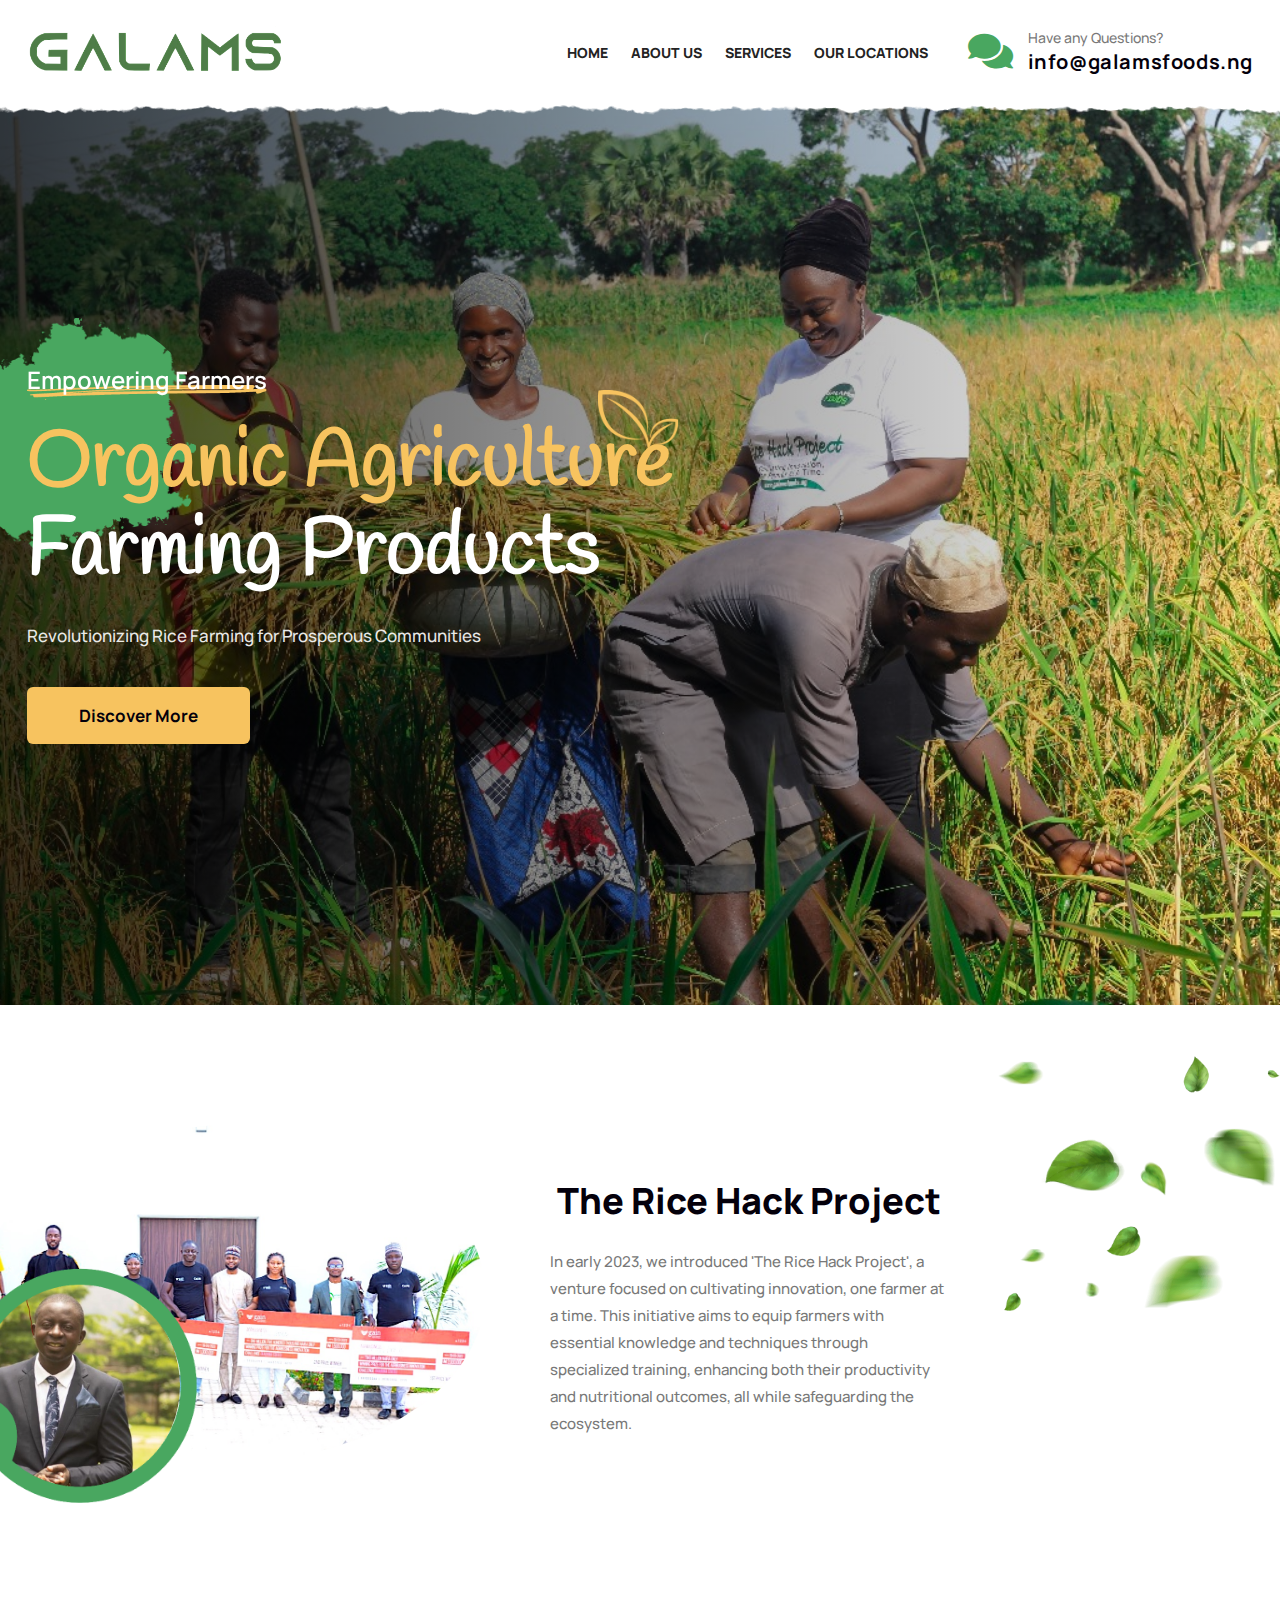
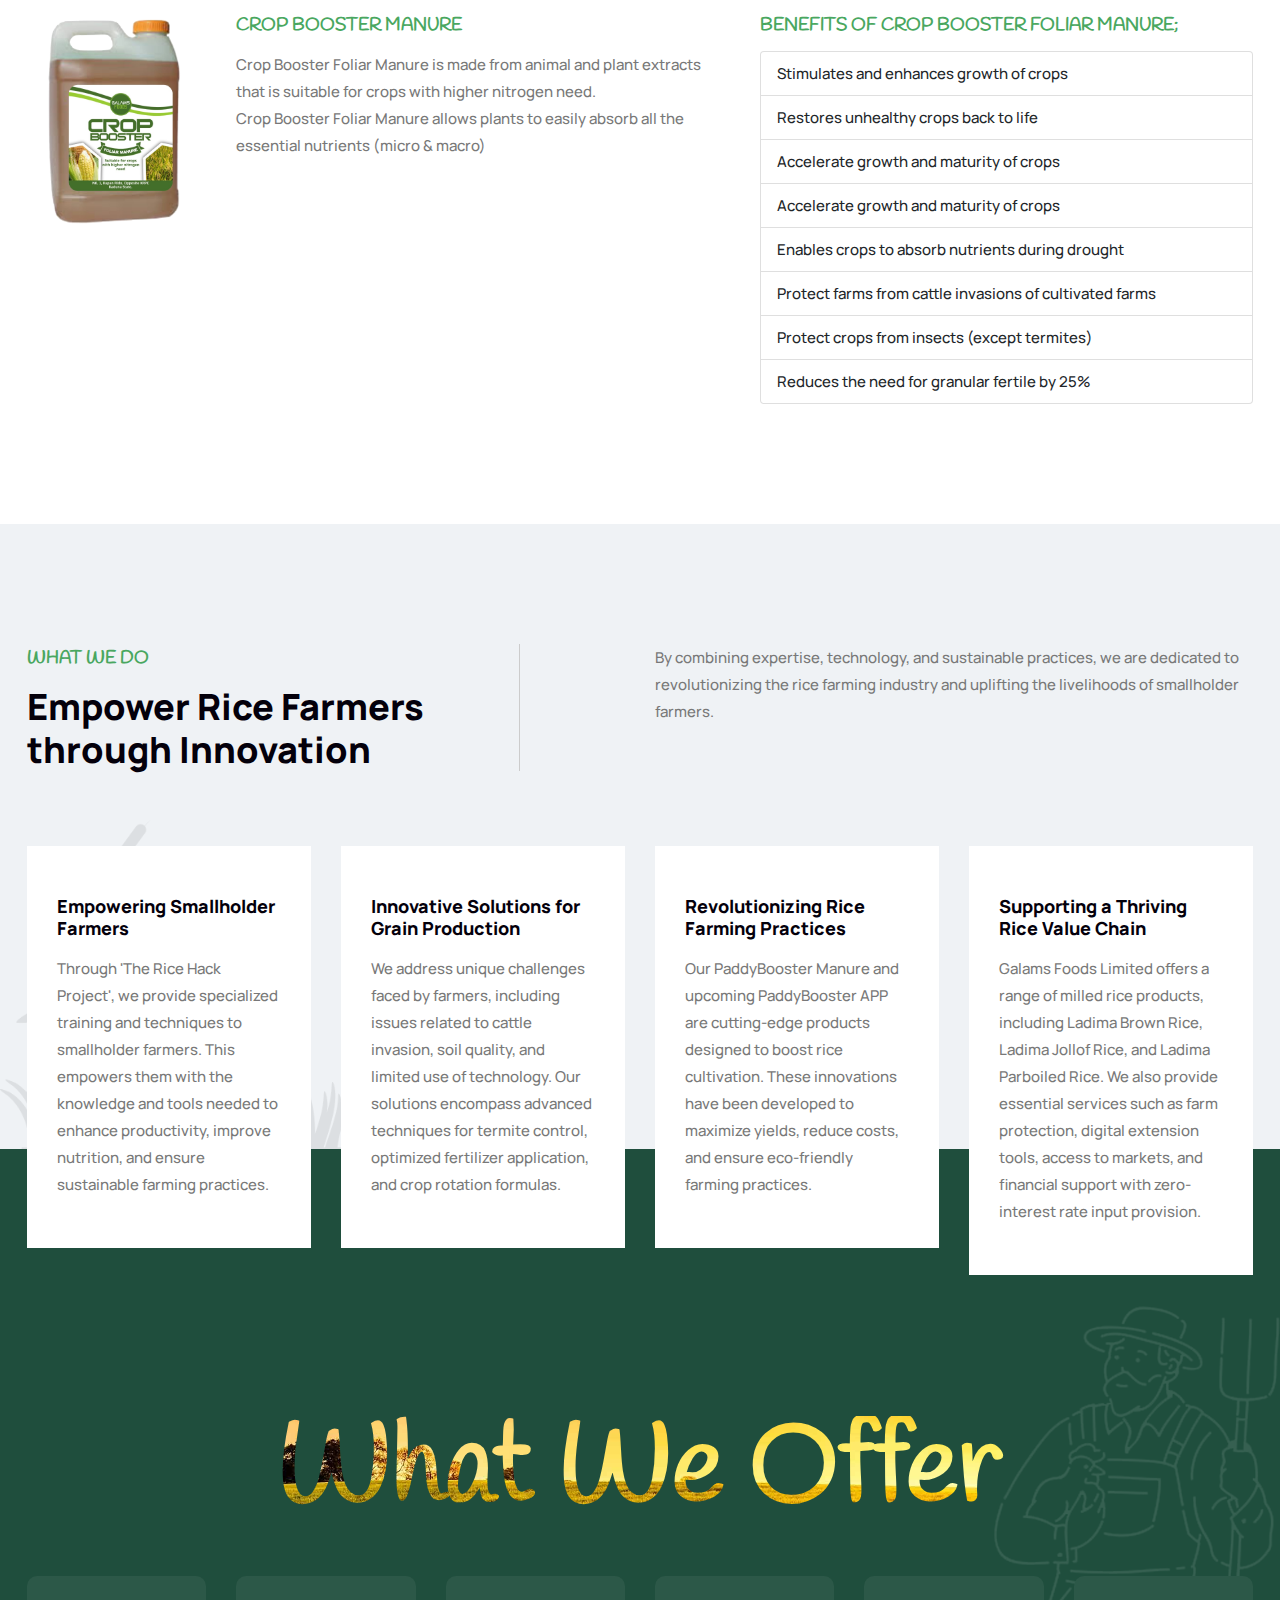
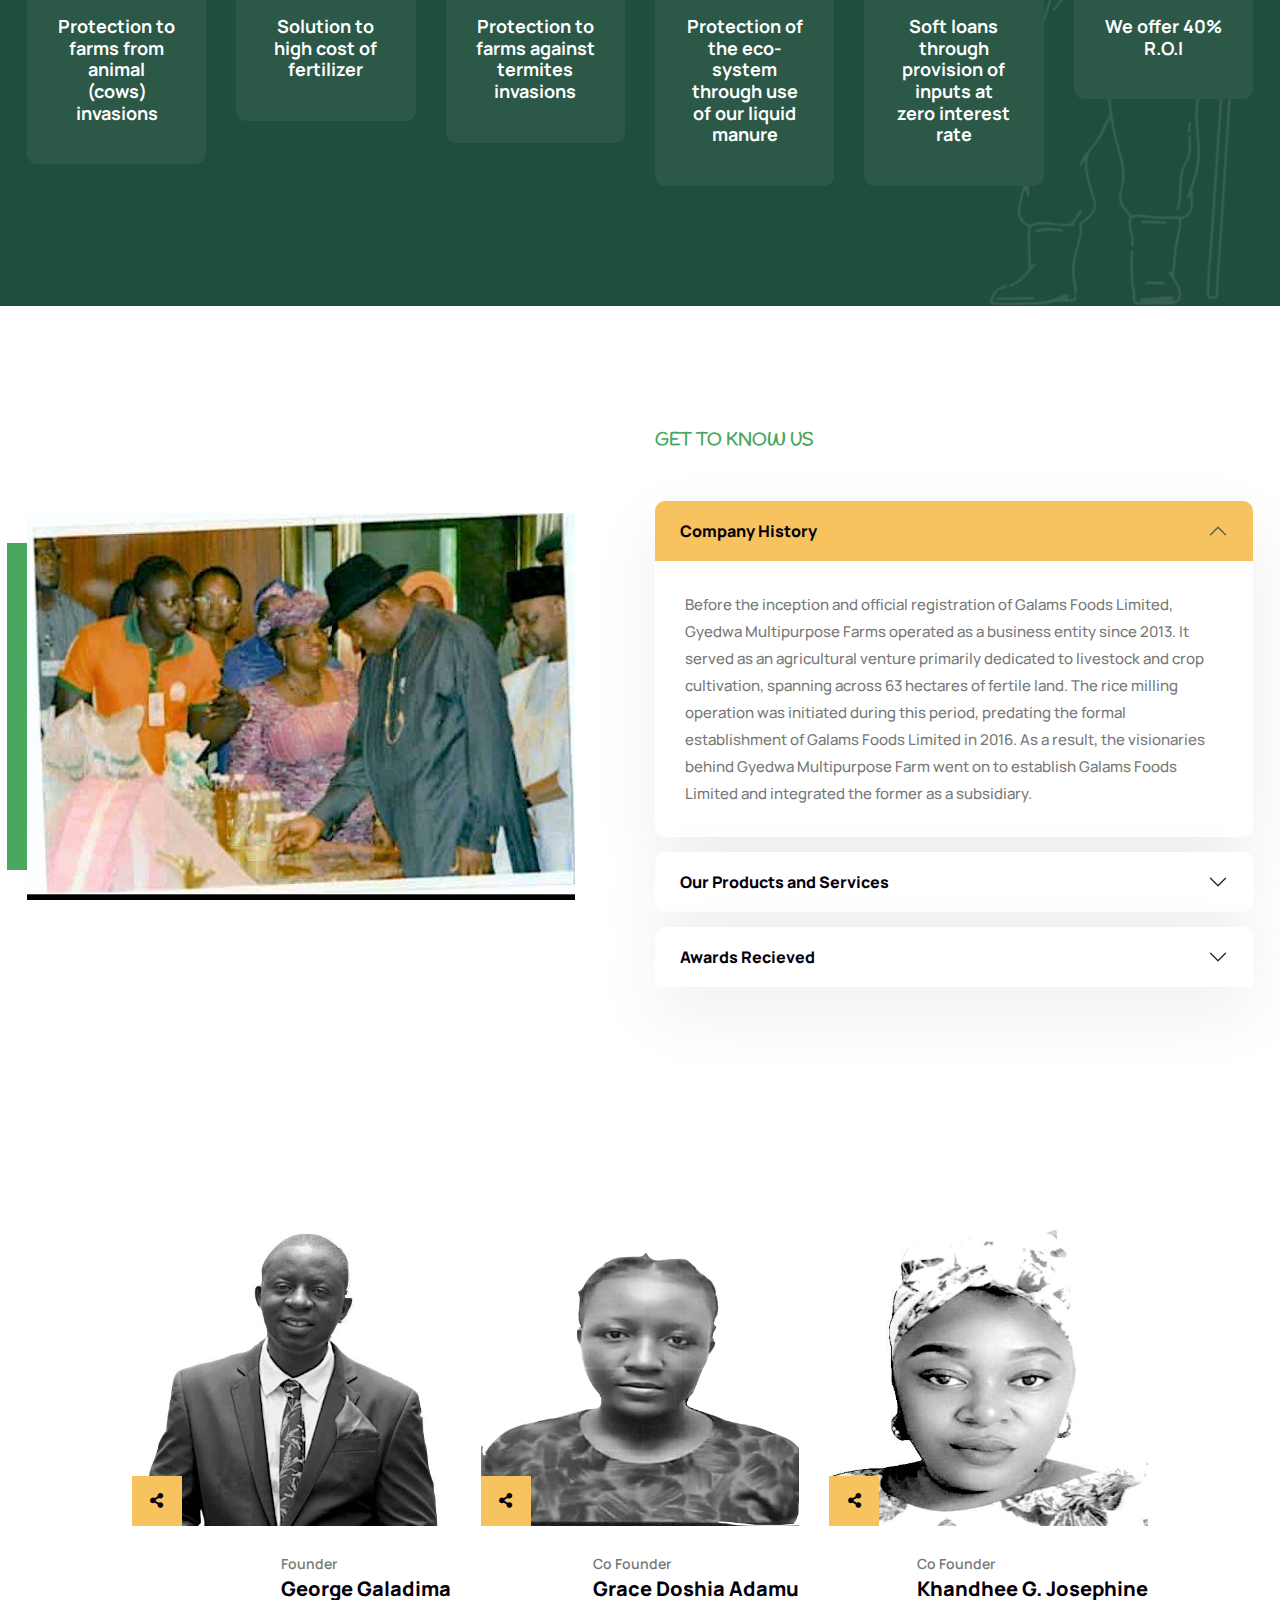
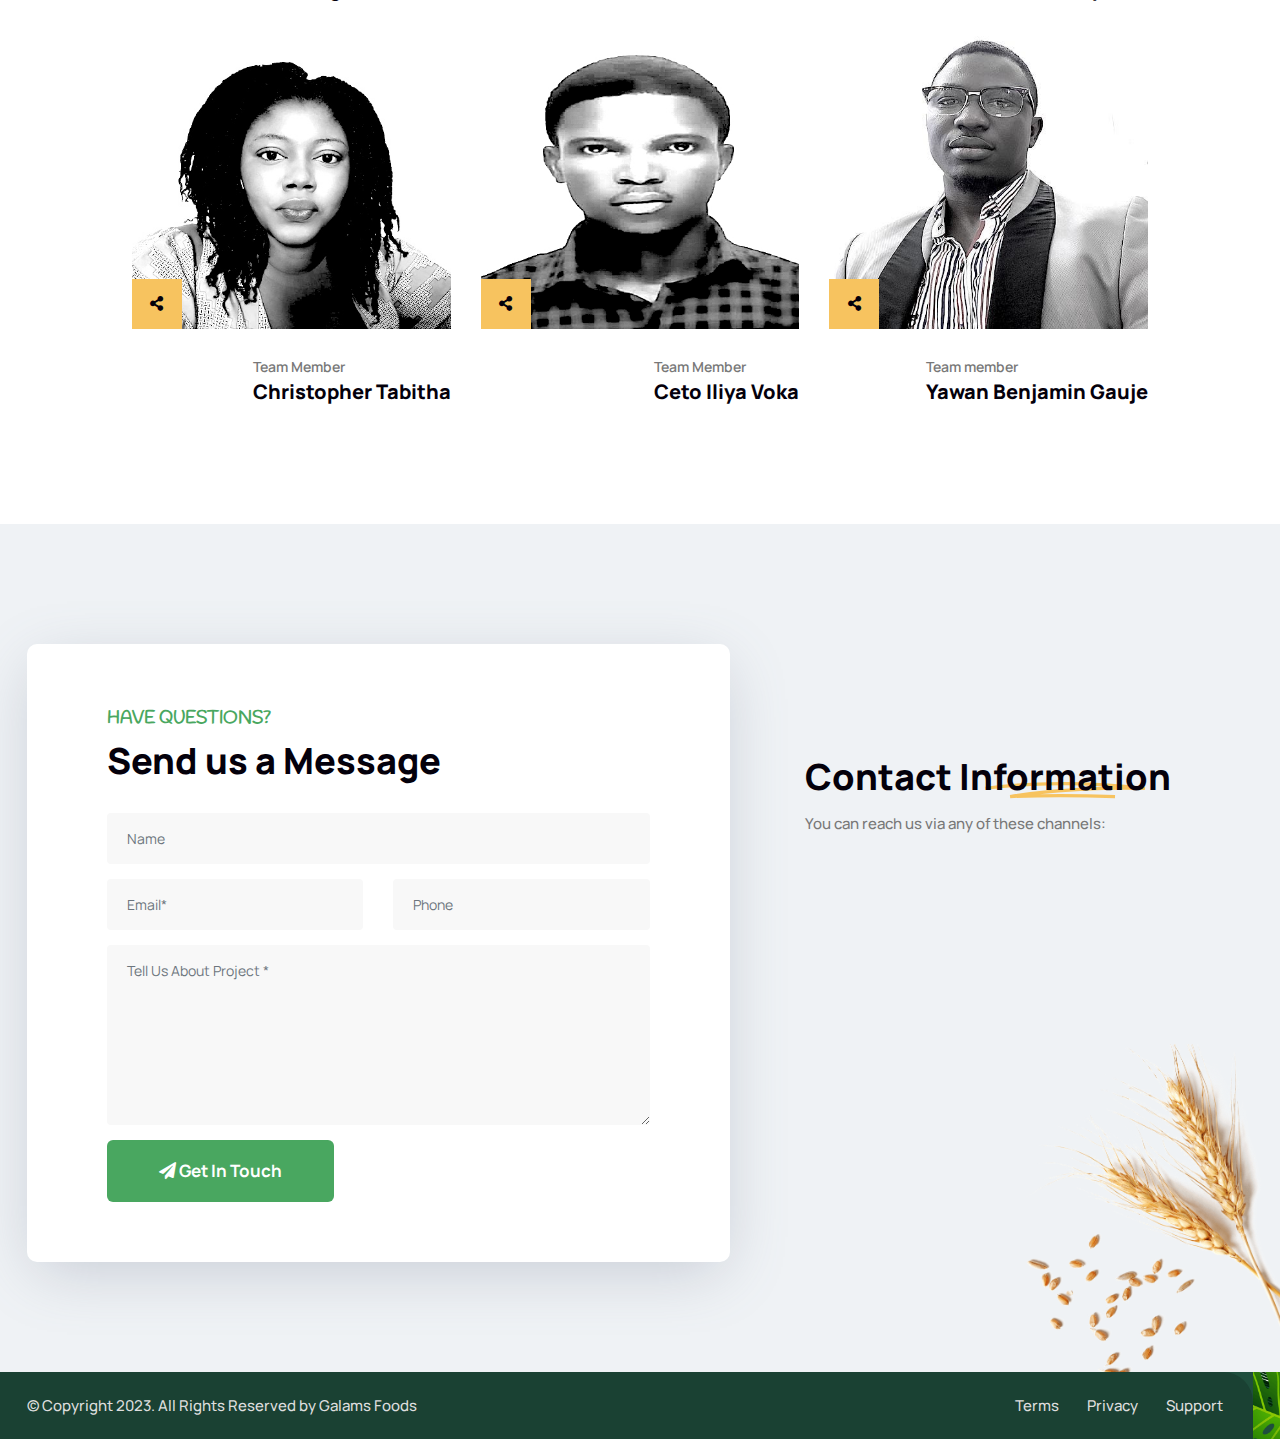
==== commit 20dbf6cb: "minor changes" ====
--- a/index.html
+++ b/index.html
@@ -161,7 +161,7 @@
                         <div class="row align-center">
                             <div class="col-xl-7">
                                 <div class="content">
-                                    <h4>Organic Products</h4>
+                                    <h4>All Natural Products</h4>
                                     <h2><strong>Innovating Farming</strong> Tech and Collab</h2>
                                     <p>
                                         Cultivating Innovation, One Farmer at a Time with Galams Foods Limited
@@ -213,30 +213,57 @@
                             <p>
                                 In early 2023, we introduced 'The Rice Hack Project', a venture focused on cultivating innovation, one farmer at a time. This initiative aims to equip farmers with essential knowledge and techniques through specialized training, enhancing both their productivity and nutritional outcomes, all while safeguarding the ecosystem.
                             </p>
-                            <ul class="check-solid-list mt-20">
+                            <!-- <ul class="check-solid-list mt-20">
                                 <li>Organic food contains more vitamins</li>
                                 <li>Eat organic because supply meets demand</li>
                                 <li>Organic food is never irradiated</li>
-                            </ul>
-                        </div>
-                        <div class="col-xl-5 col-lg-12 pl-50 pl-md-15 pl-xs-15">
-                            <div class="top-product-item">
-                                <!-- <img src="assets/img/icon/1.svg" alt="Icon"> -->
-                                <h5><a href="#">PaddyBooster Manure</a></h5>
-                                <p>
-                                    SHort description of this liquid manure. and a photo of the product
-                                </p>
-                            </div>
-                            <div class="top-product-item">
-                                <!-- <img src="assets/img/icon/2.svg" alt="Icon"> -->
-                                <h5><a href="#">PaddyBooster APP </a></h5>
-                                <p>
-                                    short description of what the app wil do and a photo of the app dashbaord.
-                                </p>
-                            </div>
-                        </div>
-                    </div>
-                </div>
+                            </ul> -->
+                        </div>
+                    </div>
+                </div>
+            </div>
+            <div class="row align-center justify-content-between align-items-start" style="margin-top: 100px;">
+                <div class="col-xl-2 col-lg-2 ">
+                    <div class="img-responsive">
+                        <img src="assets/img/crop-booster.png" alt="Paddy Booster">
+                    </div>
+                </div>
+                <div class="col-xl-5 col-lg-5 ">
+                    <h5 class="sub-title">Crop Booster Manure</h5>
+                    <p>
+                        Crop Booster Foliar Manure is made from animal and plant extracts that is suitable for crops with higher nitrogen need.  <br> Crop Booster Foliar Manure allows plants to easily absorb all the essential nutrients (micro & macro)
+                    </p>
+            </div>
+            <div class="col-xl-5 col-lg-5">
+                <h5 class="sub-title">Benefits of Crop Booster Foliar Manure;</h5>
+                <ul class="list-group">
+                    <li class="list-group-item">
+                        Stimulates and enhances growth of crops
+                    </li>
+                    <li class="list-group-item">
+                        Restores unhealthy crops back to life 
+                    </li>
+                    <li class="list-group-item">
+                        Accelerate growth and maturity of crops
+                    </li>
+                    <li class="list-group-item">
+                        Accelerate growth and maturity of crops
+                    </li>
+                    <li class="list-group-item">
+                        Enables crops to absorb nutrients during drought
+                    </li>
+                    <li class="list-group-item">
+                        Protect farms from cattle invasions of cultivated farms
+                    </li>
+                    <li class="list-group-item">
+                        Protect crops from insects (except termites)
+                    </li>
+                    <li class="list-group-item">
+                        Reduces the need for granular fertile by 25%
+                    </li>
+                </ul>
+
+        </div>
             </div>
         </div>
     </div>
@@ -510,69 +537,220 @@
         </div>
     </div>
     <!-- End Why Choose us -->
-
-    <!-- Start Fun Factor Area
+     <!-- Start Farmer 
     ============================================= -->
-    <div class="fun-facts-area default-padding">
-        <div class="shape-left">
-            <img src="assets/img/shape/27.png" alt="Image Not Found">
-        </div>
+    <div class="farmer-area default-padding bottom-less">
         <div class="container">
-            <div class="item-inner">
-                <div class="shape-right">
-                    <img src="assets/img/shape/26.png" alt="Image Not Found">
-                </div>
-                <div class="row">
-                    <div class="col-lg-4 fun-fact-style-one">
-                        <div class="heading">
-                            <div class="sub-title">Achivements</div>
-                            <h2 class="title">Delivering value <br> since 2013</h2>
-                        </div>
-                    </div>
-                    <div class="col-lg-8 fun-fact-style-one text-end">
-                        <div class="row">
-                            <!-- Single item -->
-                            <div class="col-lg-4 col-md-4 item">
-                                <div class="fun-fact">
-                                    <div class="counter">
-                                        <div class="timer" data-to="250" data-speed="2000">250</div>
-                                        <div class="operator">M</div>
-                                    </div>
-                                    <span class="medium">Growth Tonns of Harvest</span>
-                                </div>
-                            </div>
-                            <!-- End Single item -->
-
-                            <!-- Single item -->
-                            <div class="col-lg-4 col-md-4 item">
-                                <div class="fun-fact">
-                                    <div class="counter">
-                                        <div class="timer" data-to="98" data-speed="2000">98</div>
-                                        <div class="operator">%</div>
-                                    </div>
-                                    <span class="medium">Happy clients</span>
-                                </div>
-                            </div>
-                            <!-- End Single item -->
-
-                            <!-- Single item -->
-                            <div class="col-lg-4 col-md-4 item">
-                                <div class="fun-fact">
-                                    <div class="counter">
-                                        <div class="timer" data-to="688" data-speed="2000">68</div>
-                                        <div class="operator">K</div>
-                                    </div>
-                                    <span class="medium">Sales of our Products</span>
-                                </div>
-                            </div>
-                            <!-- End Single item -->
-                        </div>
+            <div class="row">
+                <div class="col-lg-10 offset-lg-1">
+                    <div class="row">
+
+                        <!-- Single Item -->
+                        <div class="col-lg-4 farmer-stye-one">
+                            <div class="farmer-style-one-item">
+                                <div class="thumb">
+                                    <img src="assets/img/team/member 1.jpg" alt="George Galadima">
+                                    <div class="social">
+                                        <i class="fas fa-share-alt"></i>
+                                        <ul>
+                                            <li class="facebook">
+                                                <a href="#">
+                                                    <i class="fab fa-facebook-f"></i>
+                                                </a>
+                                            </li>
+                                            <li class="twitter">
+                                                <a href="#">
+                                                    <i class="fab fa-twitter"></i>
+                                                </a>
+                                            </li>
+                                            <li class="linkedin">
+                                                <a href="#">
+                                                    <i class="fab fa-linkedin-in"></i>
+                                                </a>
+                                            </li>
+                                        </ul>
+                                    </div>
+                                </div>
+                                <div class="info">
+                                    <span>Founder</span>
+                                    <h4><a href="#">George Galadima</a></h4>
+                                </div>
+                            </div>
+                        </div>
+                        <!-- End Single Item -->
+                        <!-- Single Item -->
+                        <div class="col-lg-4 farmer-stye-one">
+                            <div class="farmer-style-one-item">
+                                <div class="thumb">
+                                    <img src="assets/img/team/member 2.jpg" alt="Co FOunder">
+                                    <div class="social">
+                                        <i class="fas fa-share-alt"></i>
+                                        <ul>
+                                            <li class="facebook">
+                                                <a href="#">
+                                                    <i class="fab fa-facebook-f"></i>
+                                                </a>
+                                            </li>
+                                            <li class="twitter">
+                                                <a href="#">
+                                                    <i class="fab fa-twitter"></i>
+                                                </a>
+                                            </li>
+                                            <li class="linkedin">
+                                                <a href="#">
+                                                    <i class="fab fa-linkedin-in"></i>
+                                                </a>
+                                            </li>
+                                        </ul>
+                                    </div>
+                                </div>
+                                <div class="info">
+                                    <span>Co Founder</span>
+                                    <h4><a href="#">Grace Doshia Adamu</a></h4>
+                                </div>
+                            </div>
+                        </div>
+                        <!-- End Single Item -->
+                        <!-- Single Item -->
+                        <div class="col-lg-4 farmer-stye-one">
+                            <div class="farmer-style-one-item">
+                                <div class="thumb">
+                                    <img src="assets/img/team/member 5.jpg" alt="Image Not Found">
+                                    <div class="social">
+                                        <i class="fas fa-share-alt"></i>
+                                        <ul>
+                                            <li class="facebook">
+                                                <a href="#">
+                                                    <i class="fab fa-facebook-f"></i>
+                                                </a>
+                                            </li>
+                                            <li class="twitter">
+                                                <a href="#">
+                                                    <i class="fab fa-twitter"></i>
+                                                </a>
+                                            </li>
+                                            <li class="linkedin">
+                                                <a href="#">
+                                                    <i class="fab fa-linkedin-in"></i>
+                                                </a>
+                                            </li>
+                                        </ul>
+                                    </div>
+                                </div>
+                                <div class="info">
+                                    <span>Co Founder</span>
+                                    <h4><a href="#">Khandhee G. Josephine</a></h4>
+                                </div>
+                            </div>
+                        </div>
+                        <!-- End Single Item -->
+                        <!-- Single Item -->
+                        <div class="col-lg-4 farmer-stye-one">
+                            <div class="farmer-style-one-item">
+                                <div class="thumb">
+                                    <img src="assets/img/team/member 3.jpg" alt="Image Not Found">
+                                    <div class="social">
+                                        <i class="fas fa-share-alt"></i>
+                                        <ul>
+                                            <li class="facebook">
+                                                <a href="#">
+                                                    <i class="fab fa-facebook-f"></i>
+                                                </a>
+                                            </li>
+                                            <li class="twitter">
+                                                <a href="#">
+                                                    <i class="fab fa-twitter"></i>
+                                                </a>
+                                            </li>
+                                            <li class="linkedin">
+                                                <a href="#">
+                                                    <i class="fab fa-linkedin-in"></i>
+                                                </a>
+                                            </li>
+                                        </ul>
+                                    </div>
+                                </div>
+                                <div class="info">
+                                    <span>Team Member</span>
+                                    <h4><a href="#">Christopher Tabitha</a></h4>
+                                </div>
+                            </div>
+                        </div>
+                        <!-- End Single Item -->
+                        <!-- Single Item -->
+                        <div class="col-lg-4 farmer-stye-one">
+                            <div class="farmer-style-one-item">
+                                <div class="thumb">
+                                    <img src="assets/img/team//member 4.jpg" alt="Image Not Found">
+                                    <div class="social">
+                                        <i class="fas fa-share-alt"></i>
+                                        <ul>
+                                            <li class="facebook">
+                                                <a href="#">
+                                                    <i class="fab fa-facebook-f"></i>
+                                                </a>
+                                            </li>
+                                            <li class="twitter">
+                                                <a href="#">
+                                                    <i class="fab fa-twitter"></i>
+                                                </a>
+                                            </li>
+                                            <li class="linkedin">
+                                                <a href="#">
+                                                    <i class="fab fa-linkedin-in"></i>
+                                                </a>
+                                            </li>
+                                        </ul>
+                                    </div>
+                                </div>
+                                <div class="info">
+                                    <span>Team Member</span>
+                                    <h4><a href="#">Ceto Iliya Voka</a></h4>
+                                </div>
+                            </div>
+                        </div>
+                        <!-- End Single Item -->
+                        <!-- Single Item -->
+                        <div class="col-lg-4 farmer-stye-one">
+                            <div class="farmer-style-one-item">
+                                <div class="thumb">
+                                    <img src="assets/img//team/member 6.jpg" alt="Image Not Found">
+                                    <div class="social">
+                                        <i class="fas fa-share-alt"></i>
+                                        <ul>
+                                            <li class="facebook">
+                                                <a href="#">
+                                                    <i class="fab fa-facebook-f"></i>
+                                                </a>
+                                            </li>
+                                            <li class="twitter">
+                                                <a href="#">
+                                                    <i class="fab fa-twitter"></i>
+                                                </a>
+                                            </li>
+                                            <li class="linkedin">
+                                                <a href="#">
+                                                    <i class="fab fa-linkedin-in"></i>
+                                                </a>
+                                            </li>
+                                        </ul>
+                                    </div>
+                                </div>
+                                <div class="info">
+                                    <span>Team member</span>
+                                    <h4><a href="#">Yawan Benjamin Gauje</a></h4>
+                                </div>
+                            </div>
+                        </div>
+                        <!-- End Single Item -->
+
                     </div>
                 </div>
             </div>
         </div>
     </div>
-    <!-- End Fun Factor Area -->
+    <!-- End Farmer -->
+
 
     <!-- Start Contact Us 
     ============================================= -->
@@ -658,7 +836,7 @@
                                 <div class="info">
                                     <h5 class="title">Our Location</h5>
                                     <p>
-                                        Colab Campus, Kaduna Technology City, <br> Barnawa, Kaduna State
+                                        No 1, Kapan Rido, Opposite KRPC,<br> Kaduna State
                                     </p>
                                 </div>
                             </li>
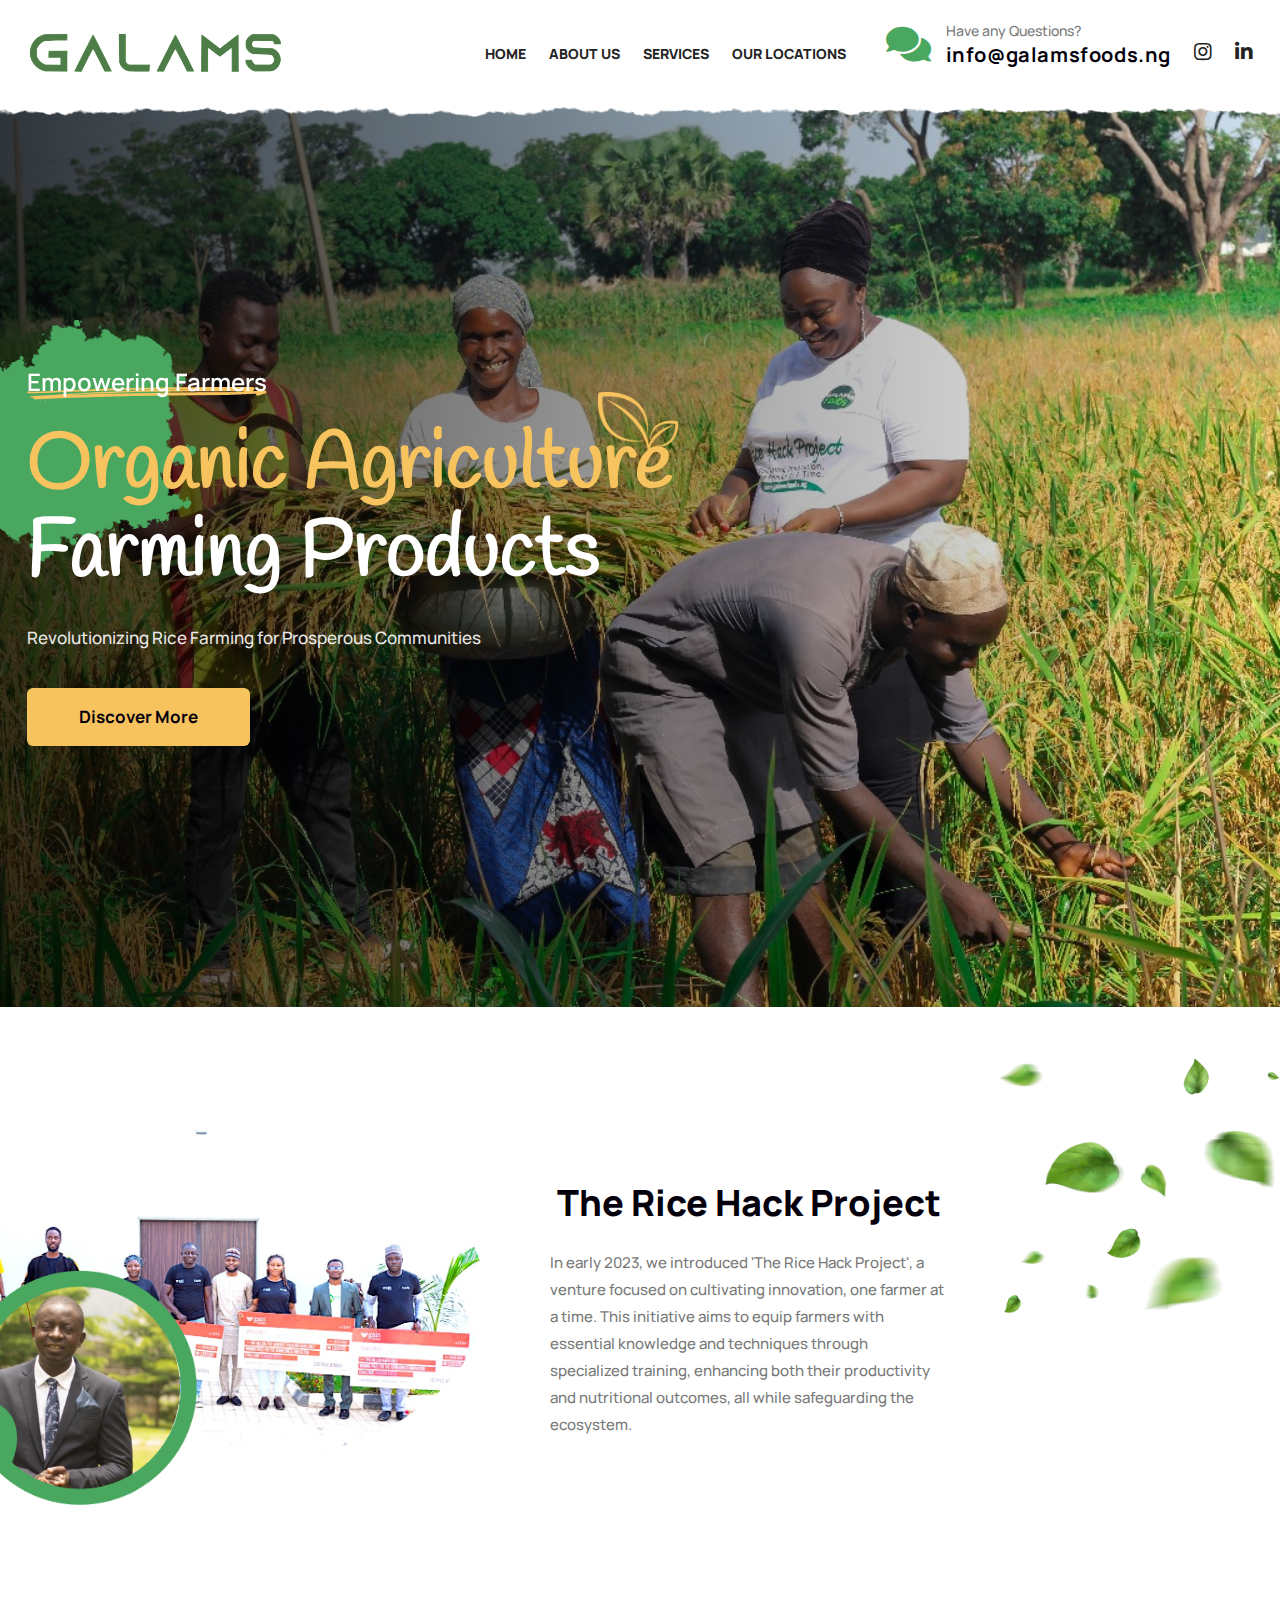
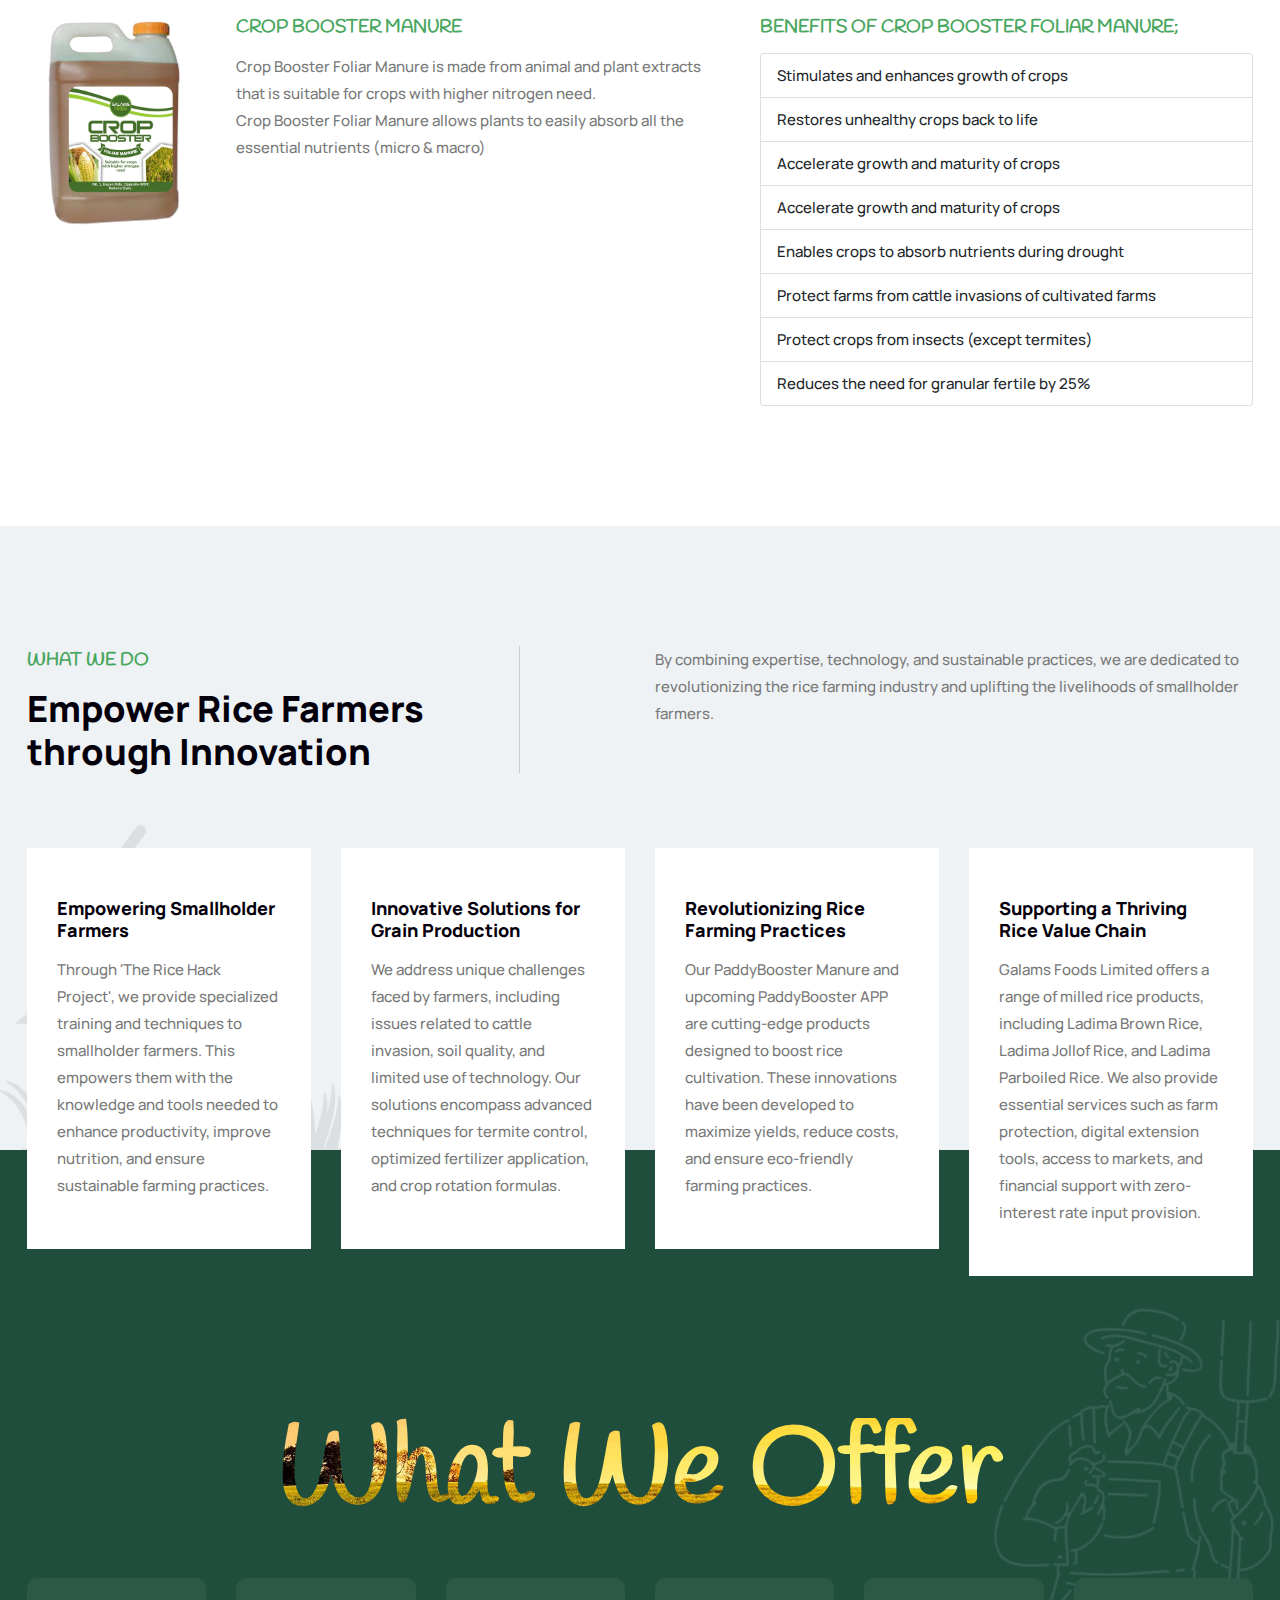
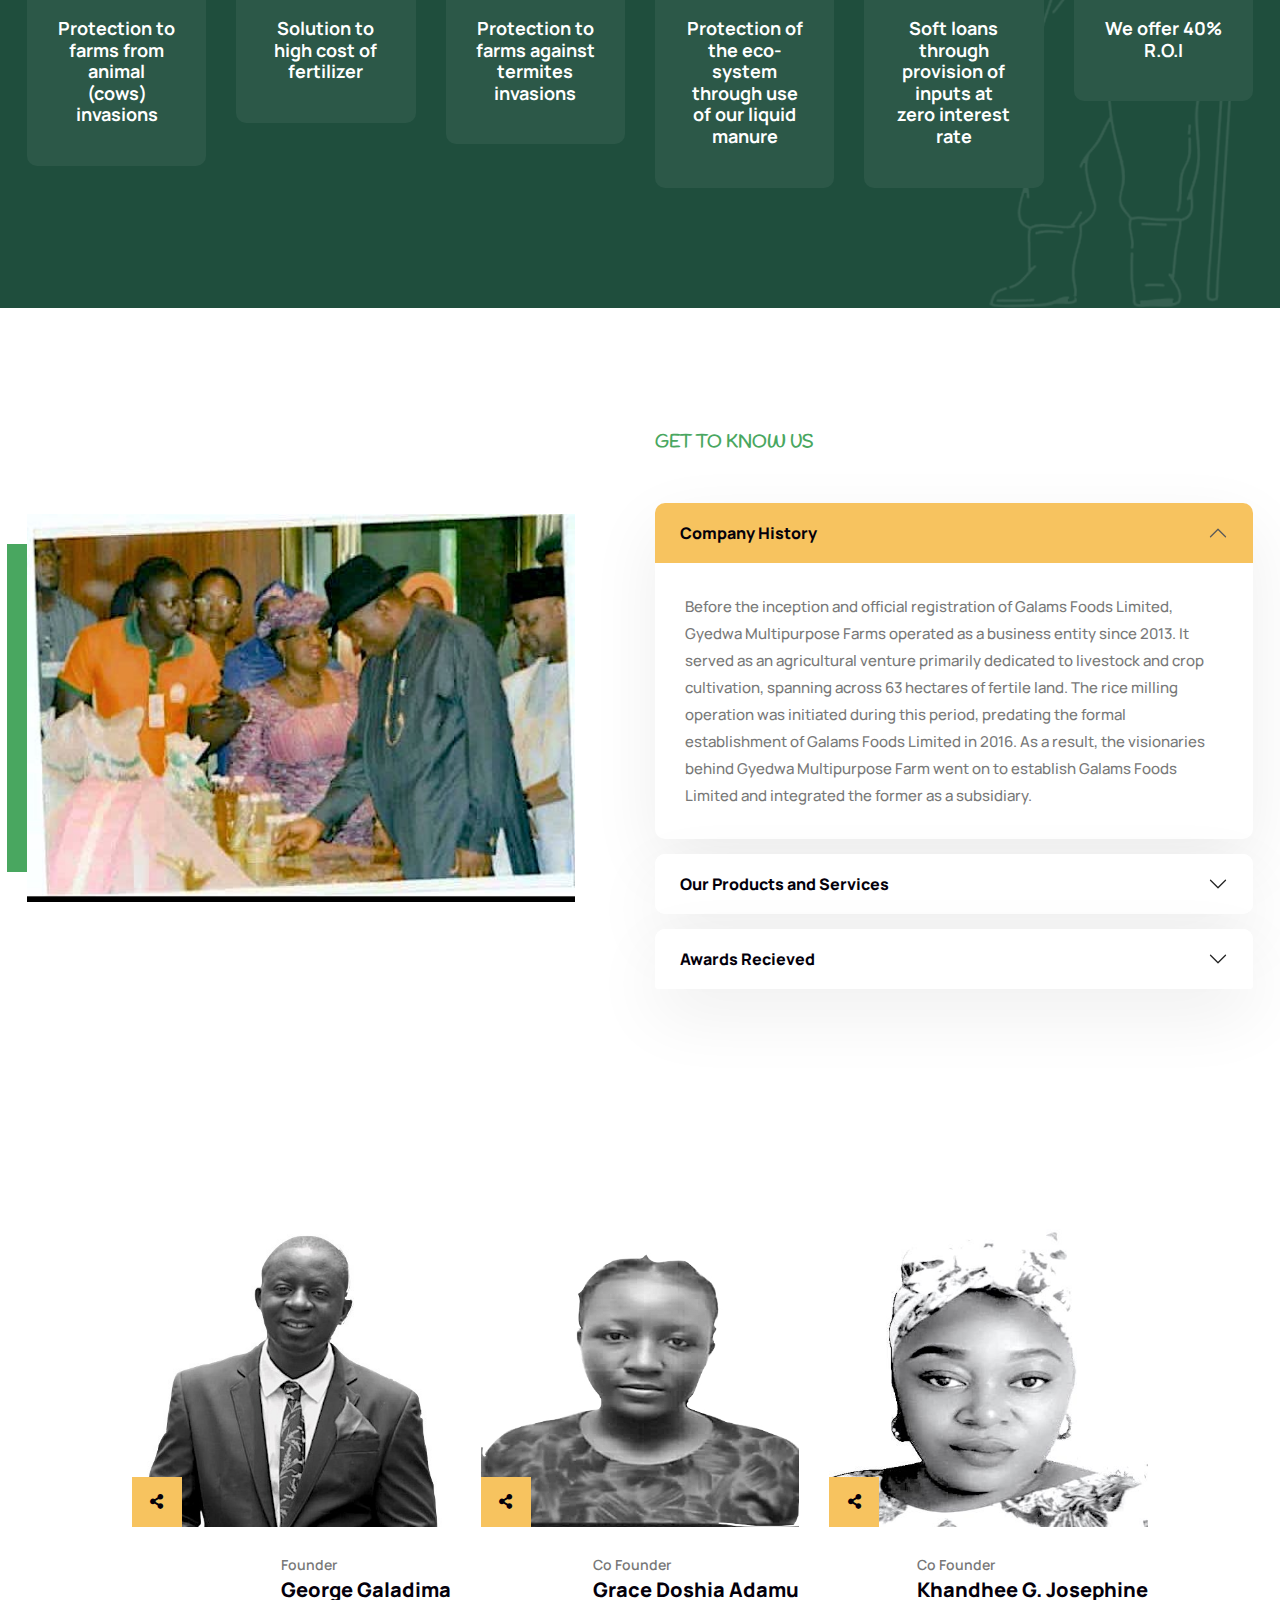
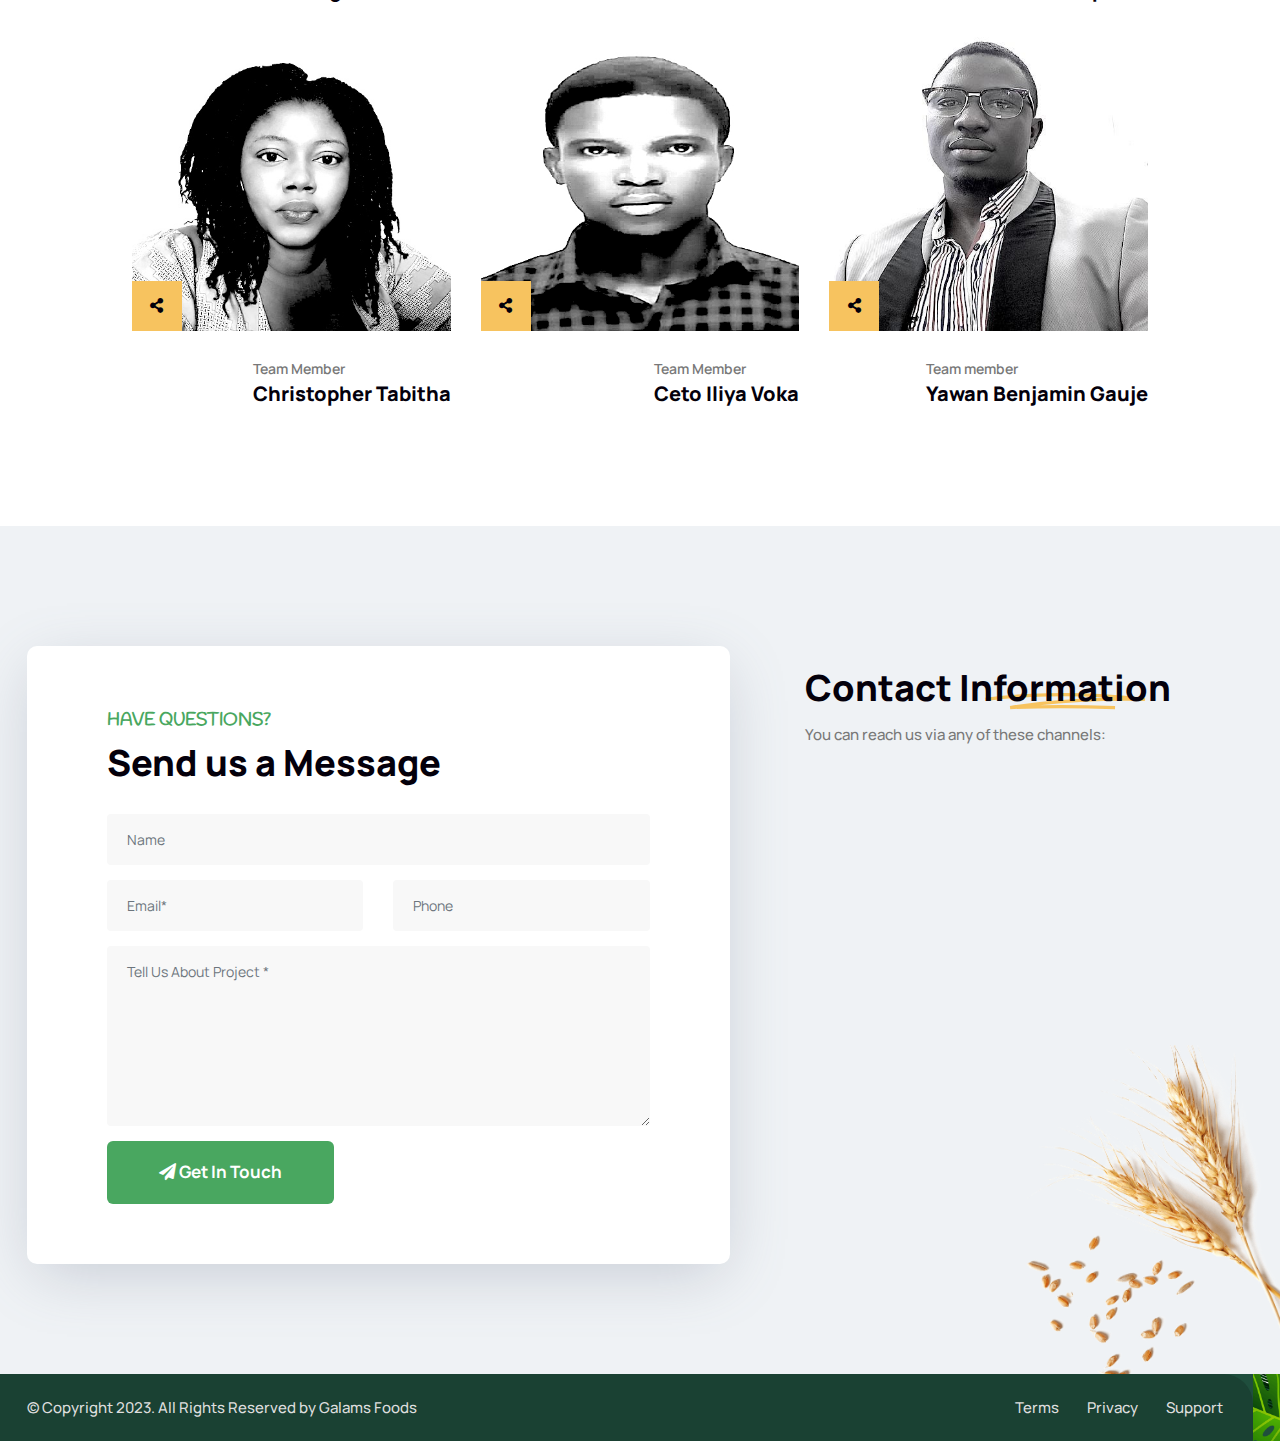
==== commit 0088e3c0: "add socials" ====
--- a/index.html
+++ b/index.html
@@ -105,6 +105,21 @@
                                         </div>
                                     </div>
                                 </li>
+                                        <!-- <li>
+                                            <a href="#">
+                                                <i class="fab fa-facebook-f"></i>
+                                            </a>
+                                        </li> -->
+                                        <li>
+                                            <a href="https://www.instagram.com/galams_foods/">
+                                                <i class="fab fa-instagram"></i>
+                                            </a>
+                                        </li>
+                                        <li>
+                                            <a href="https://www.linkedin.com/in/galams-foods-25942b19a/">
+                                                <i class="fab fa-linkedin-in"></i>
+                                            </a>
+                                        </li>
                             </ul>
                         </div>
                         <!-- End Atribute Navigation -->
@@ -553,7 +568,7 @@
                                     <div class="social">
                                         <i class="fas fa-share-alt"></i>
                                         <ul>
-                                            <li class="facebook">
+                                            <!-- <li class="facebook">
                                                 <a href="#">
                                                     <i class="fab fa-facebook-f"></i>
                                                 </a>
@@ -562,9 +577,9 @@
                                                 <a href="#">
                                                     <i class="fab fa-twitter"></i>
                                                 </a>
-                                            </li>
+                                            </li> -->
                                             <li class="linkedin">
-                                                <a href="#">
+                                                <a href="https://www.linkedin.com/in/george-galadima-3383a736/">
                                                     <i class="fab fa-linkedin-in"></i>
                                                 </a>
                                             </li>
@@ -586,7 +601,7 @@
                                     <div class="social">
                                         <i class="fas fa-share-alt"></i>
                                         <ul>
-                                            <li class="facebook">
+                                            <!-- <li class="facebook">
                                                 <a href="#">
                                                     <i class="fab fa-facebook-f"></i>
                                                 </a>
@@ -600,7 +615,7 @@
                                                 <a href="#">
                                                     <i class="fab fa-linkedin-in"></i>
                                                 </a>
-                                            </li>
+                                            </li> -->
                                         </ul>
                                     </div>
                                 </div>
@@ -619,7 +634,7 @@
                                     <div class="social">
                                         <i class="fas fa-share-alt"></i>
                                         <ul>
-                                            <li class="facebook">
+                                            <!-- <li class="facebook">
                                                 <a href="#">
                                                     <i class="fab fa-facebook-f"></i>
                                                 </a>
@@ -633,7 +648,7 @@
                                                 <a href="#">
                                                     <i class="fab fa-linkedin-in"></i>
                                                 </a>
-                                            </li>
+                                            </li> -->
                                         </ul>
                                     </div>
                                 </div>
@@ -652,7 +667,7 @@
                                     <div class="social">
                                         <i class="fas fa-share-alt"></i>
                                         <ul>
-                                            <li class="facebook">
+                                            <!-- <li class="facebook">
                                                 <a href="#">
                                                     <i class="fab fa-facebook-f"></i>
                                                 </a>
@@ -666,7 +681,7 @@
                                                 <a href="#">
                                                     <i class="fab fa-linkedin-in"></i>
                                                 </a>
-                                            </li>
+                                            </li> -->
                                         </ul>
                                     </div>
                                 </div>
@@ -685,7 +700,7 @@
                                     <div class="social">
                                         <i class="fas fa-share-alt"></i>
                                         <ul>
-                                            <li class="facebook">
+                                            <!-- <li class="facebook">
                                                 <a href="#">
                                                     <i class="fab fa-facebook-f"></i>
                                                 </a>
@@ -699,7 +714,7 @@
                                                 <a href="#">
                                                     <i class="fab fa-linkedin-in"></i>
                                                 </a>
-                                            </li>
+                                            </li> -->
                                         </ul>
                                     </div>
                                 </div>
@@ -718,7 +733,7 @@
                                     <div class="social">
                                         <i class="fas fa-share-alt"></i>
                                         <ul>
-                                            <li class="facebook">
+                                            <!-- <li class="facebook">
                                                 <a href="#">
                                                     <i class="fab fa-facebook-f"></i>
                                                 </a>
@@ -732,7 +747,7 @@
                                                 <a href="#">
                                                     <i class="fab fa-linkedin-in"></i>
                                                 </a>
-                                            </li>
+                                            </li> -->
                                         </ul>
                                     </div>
                                 </div>
@@ -847,6 +862,24 @@
                                 <div class="info">
                                     <h5 class="title">Official Email</h5>
                                     <a href="mailto:info@galamfoods.ng">info@galamsfoods.ng</a>
+                                </div>
+                            </li>
+                            <li class="wow fadeInUp" data-wow-delay="500ms">
+                                <div class="icon">
+                                    <i class="fab fa-instagram"></i>
+                                </div>
+                                <div class="info">
+                                    <h5 class="title">Our Instragram</h5>
+                                    <a href="https://www.instagram.com/galams_foods/">@galams_foods</a>
+                                </div>
+                            </li>
+                            <li class="wow fadeInUp" data-wow-delay="500ms">
+                                <div class="icon">
+                                    <i class="fab fa-linkedin-in"></i>
+                                </div>
+                                <div class="info">
+                                    <h5 class="title">Our Linkedin</h5>
+                                    <a href="https://www.linkedin.com/in/galams-foods-25942b19a">Galams Foods</a>
                                 </div>
                             </li>
                         </ul>
